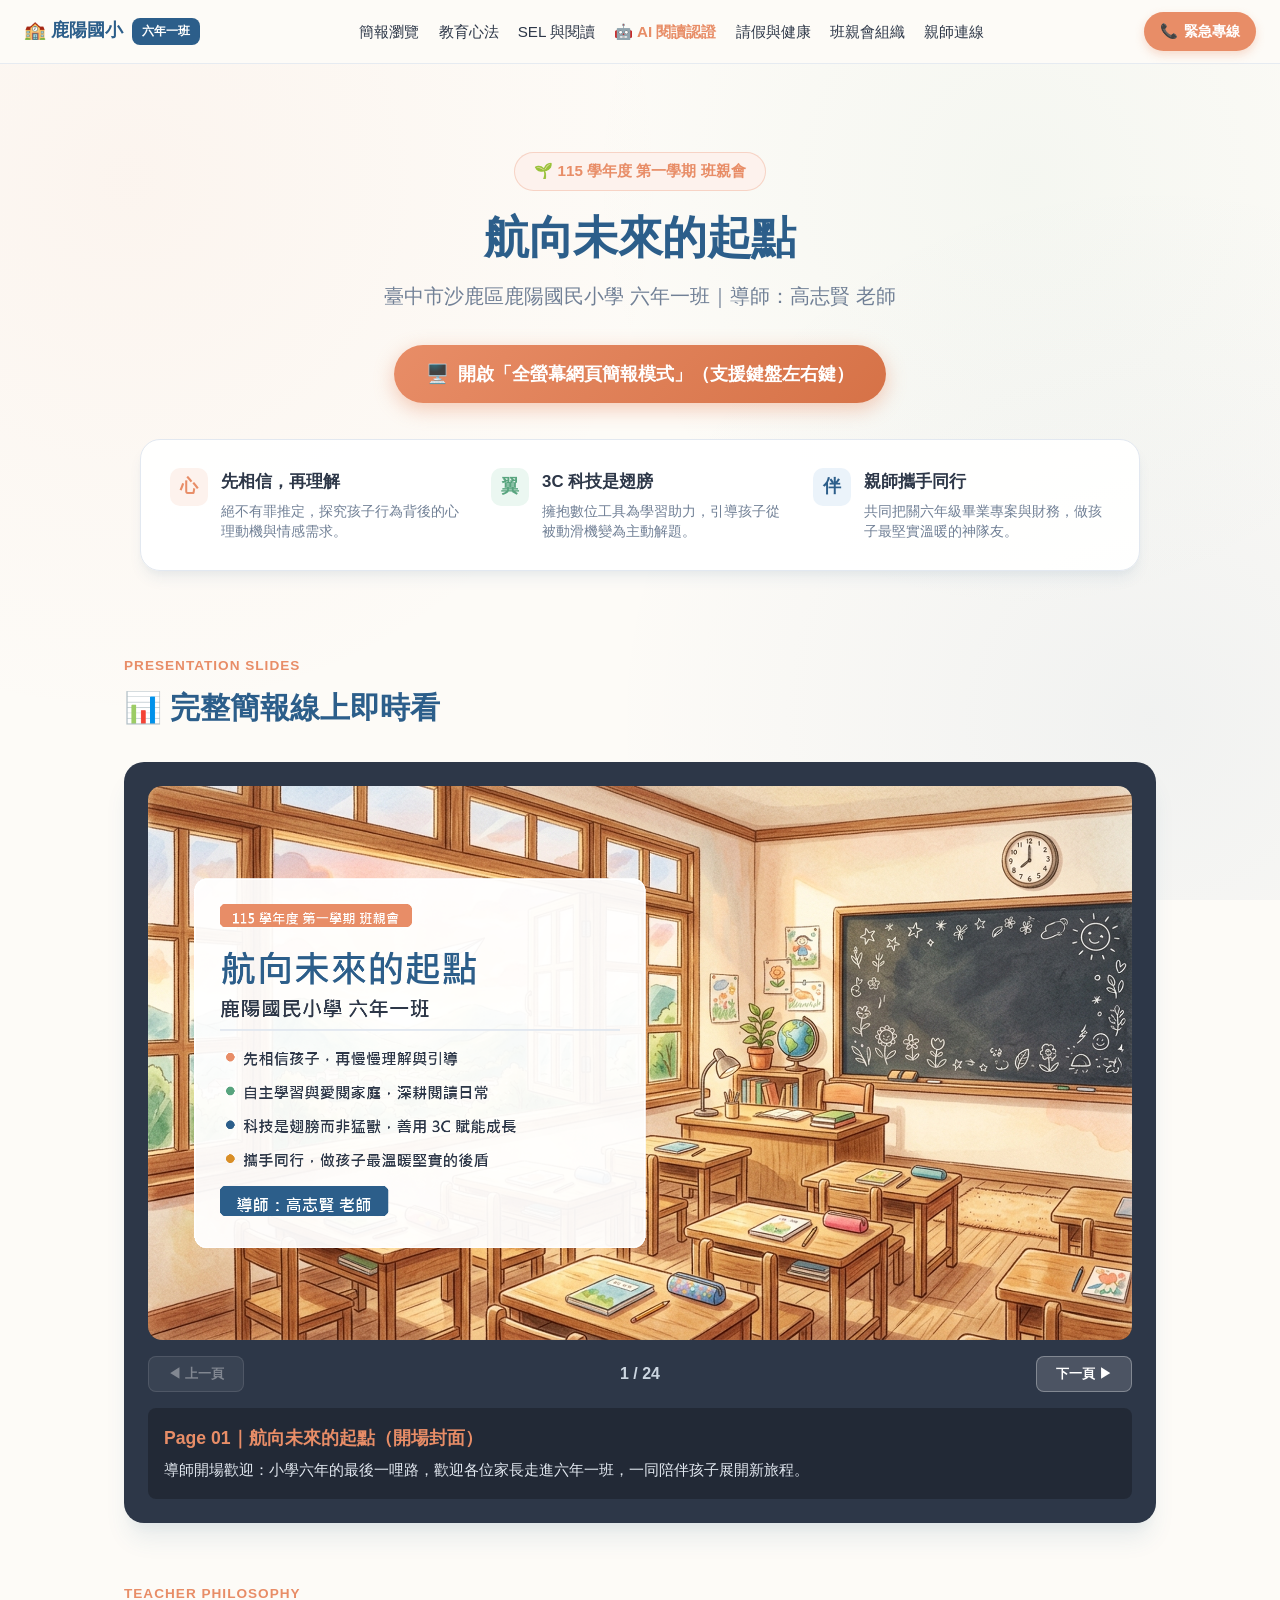
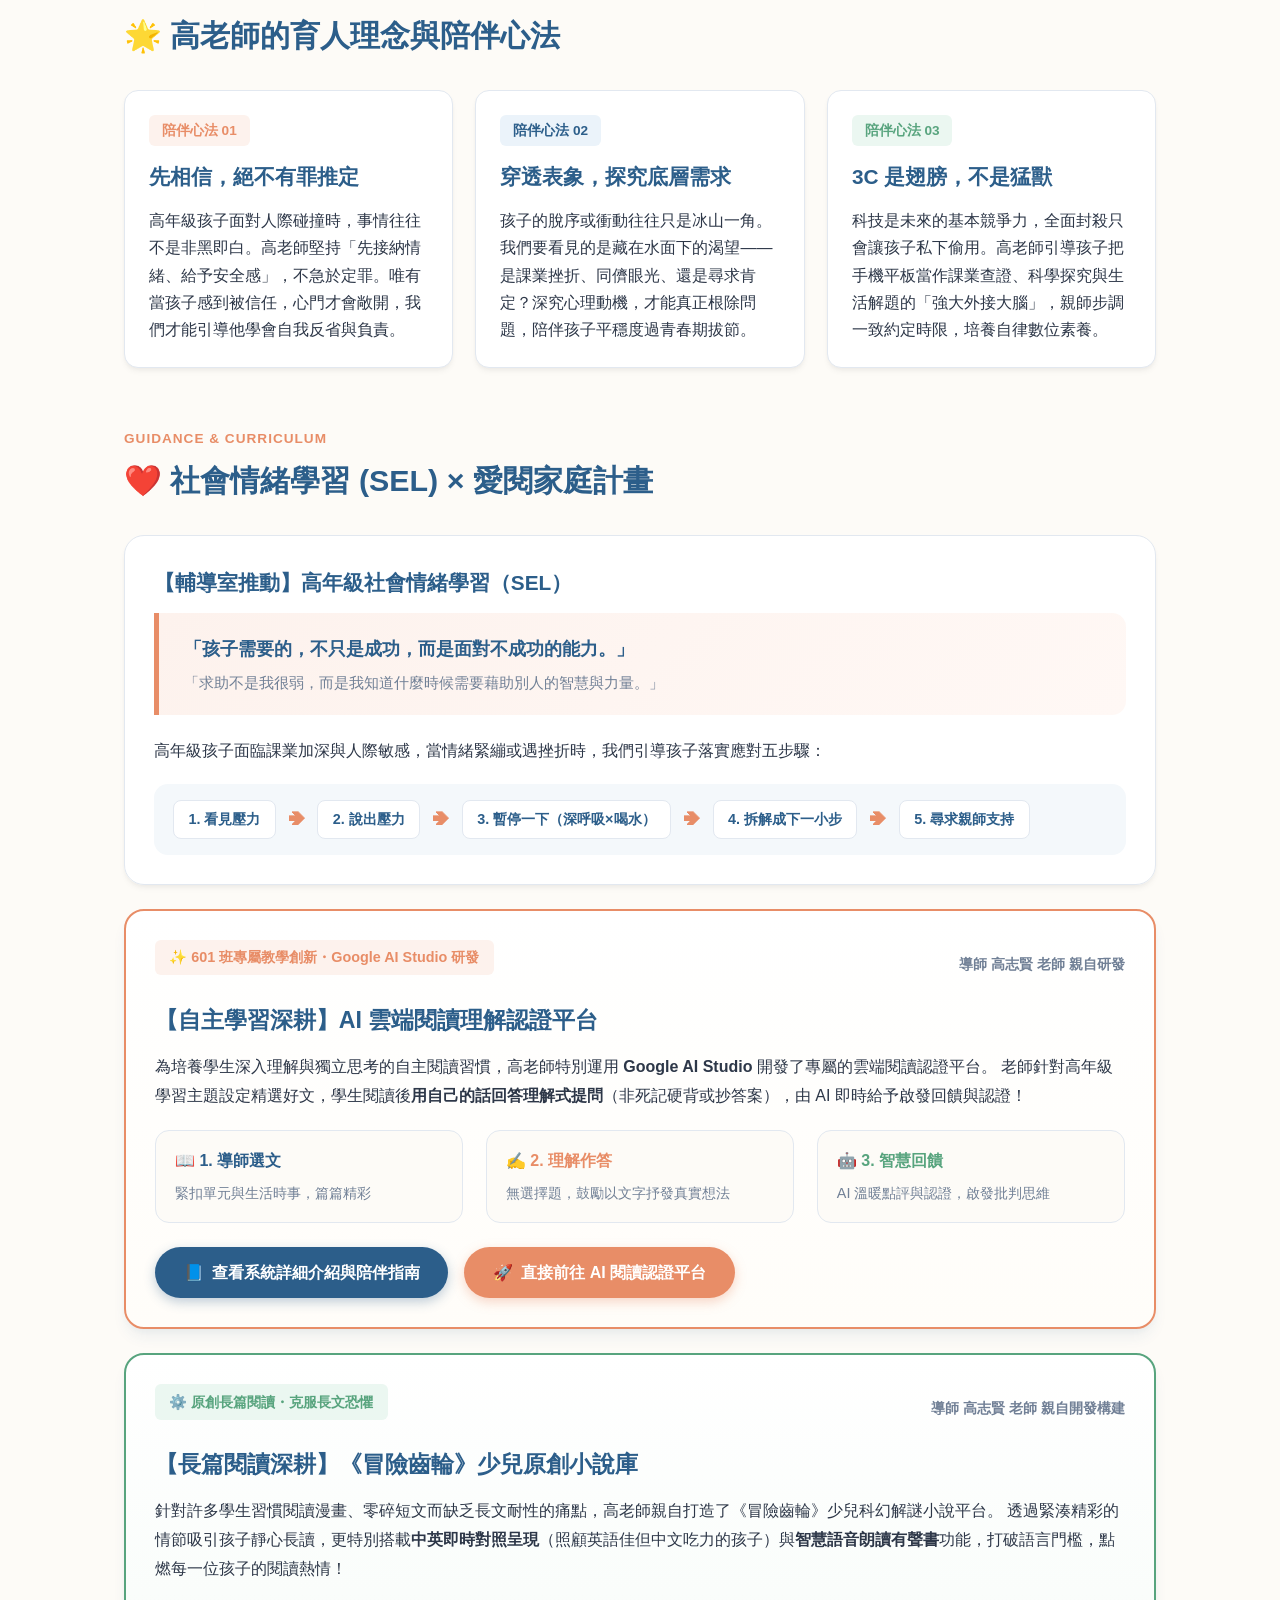
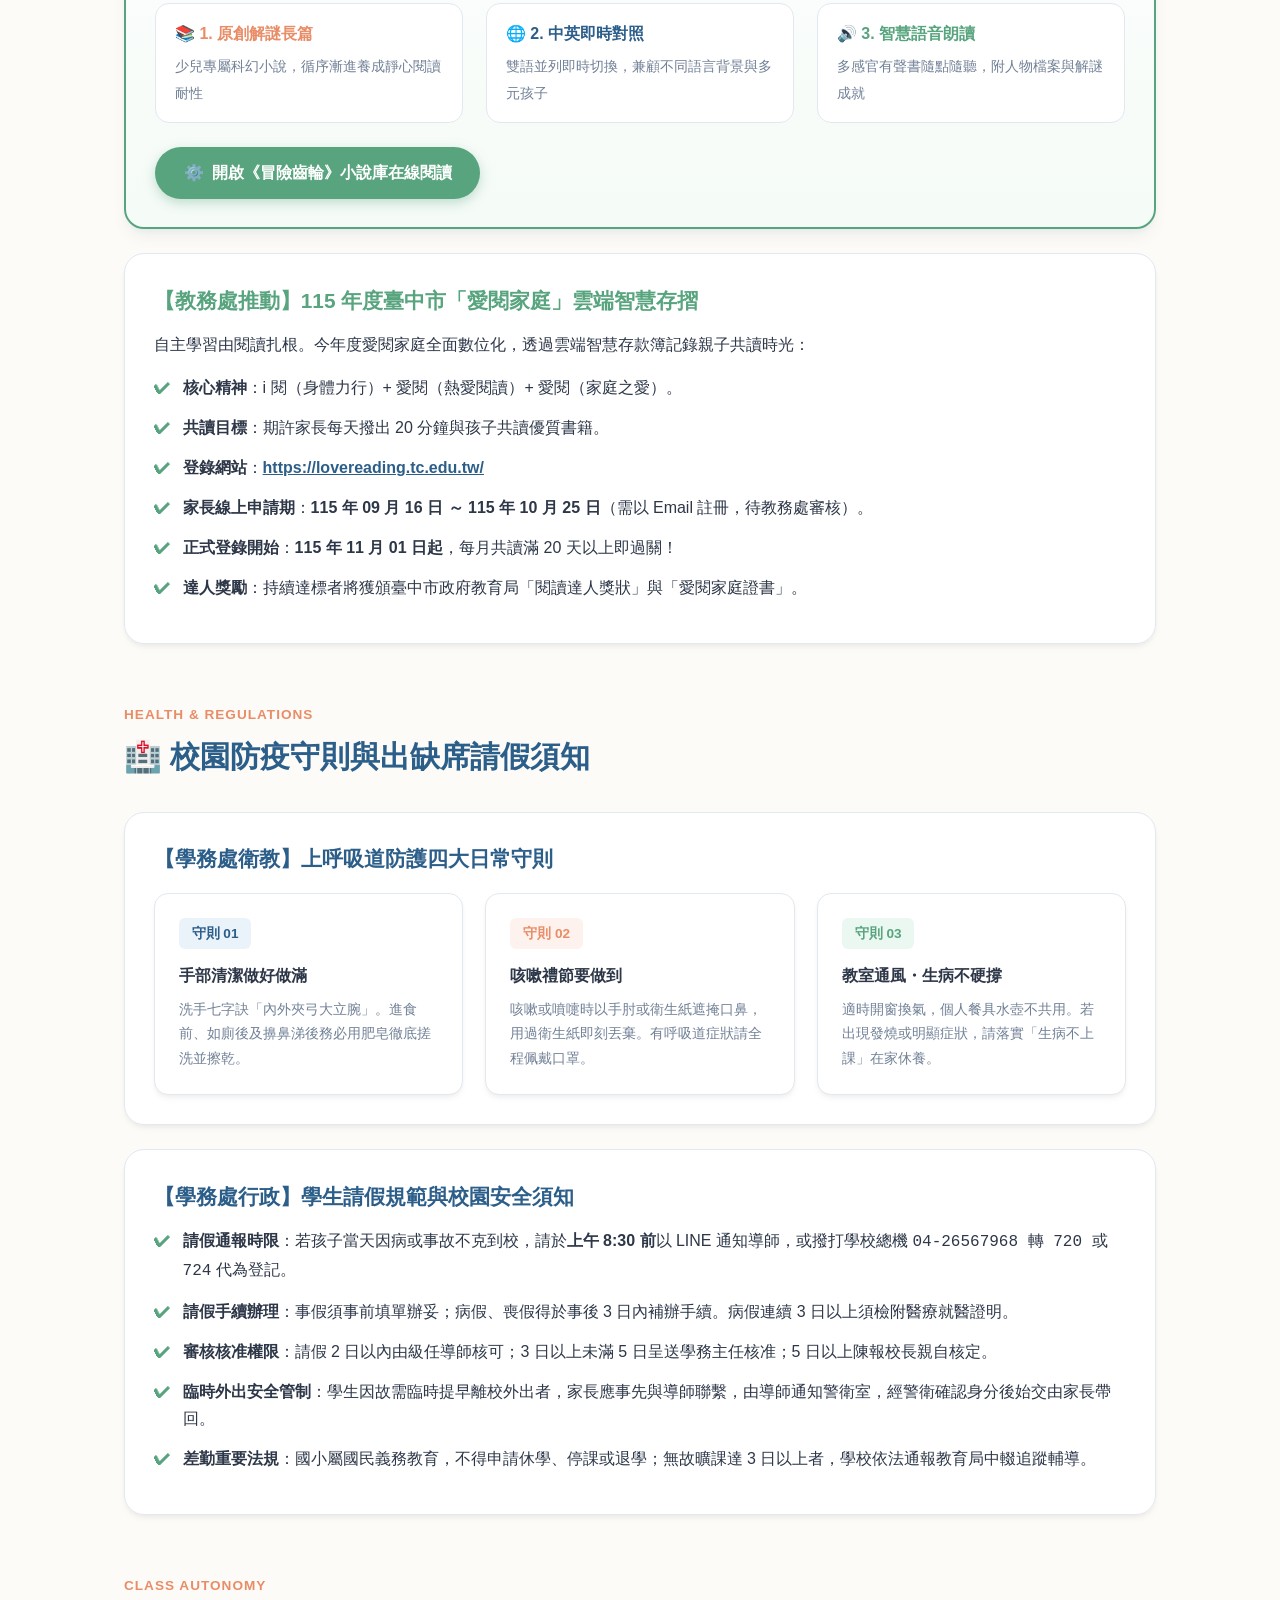
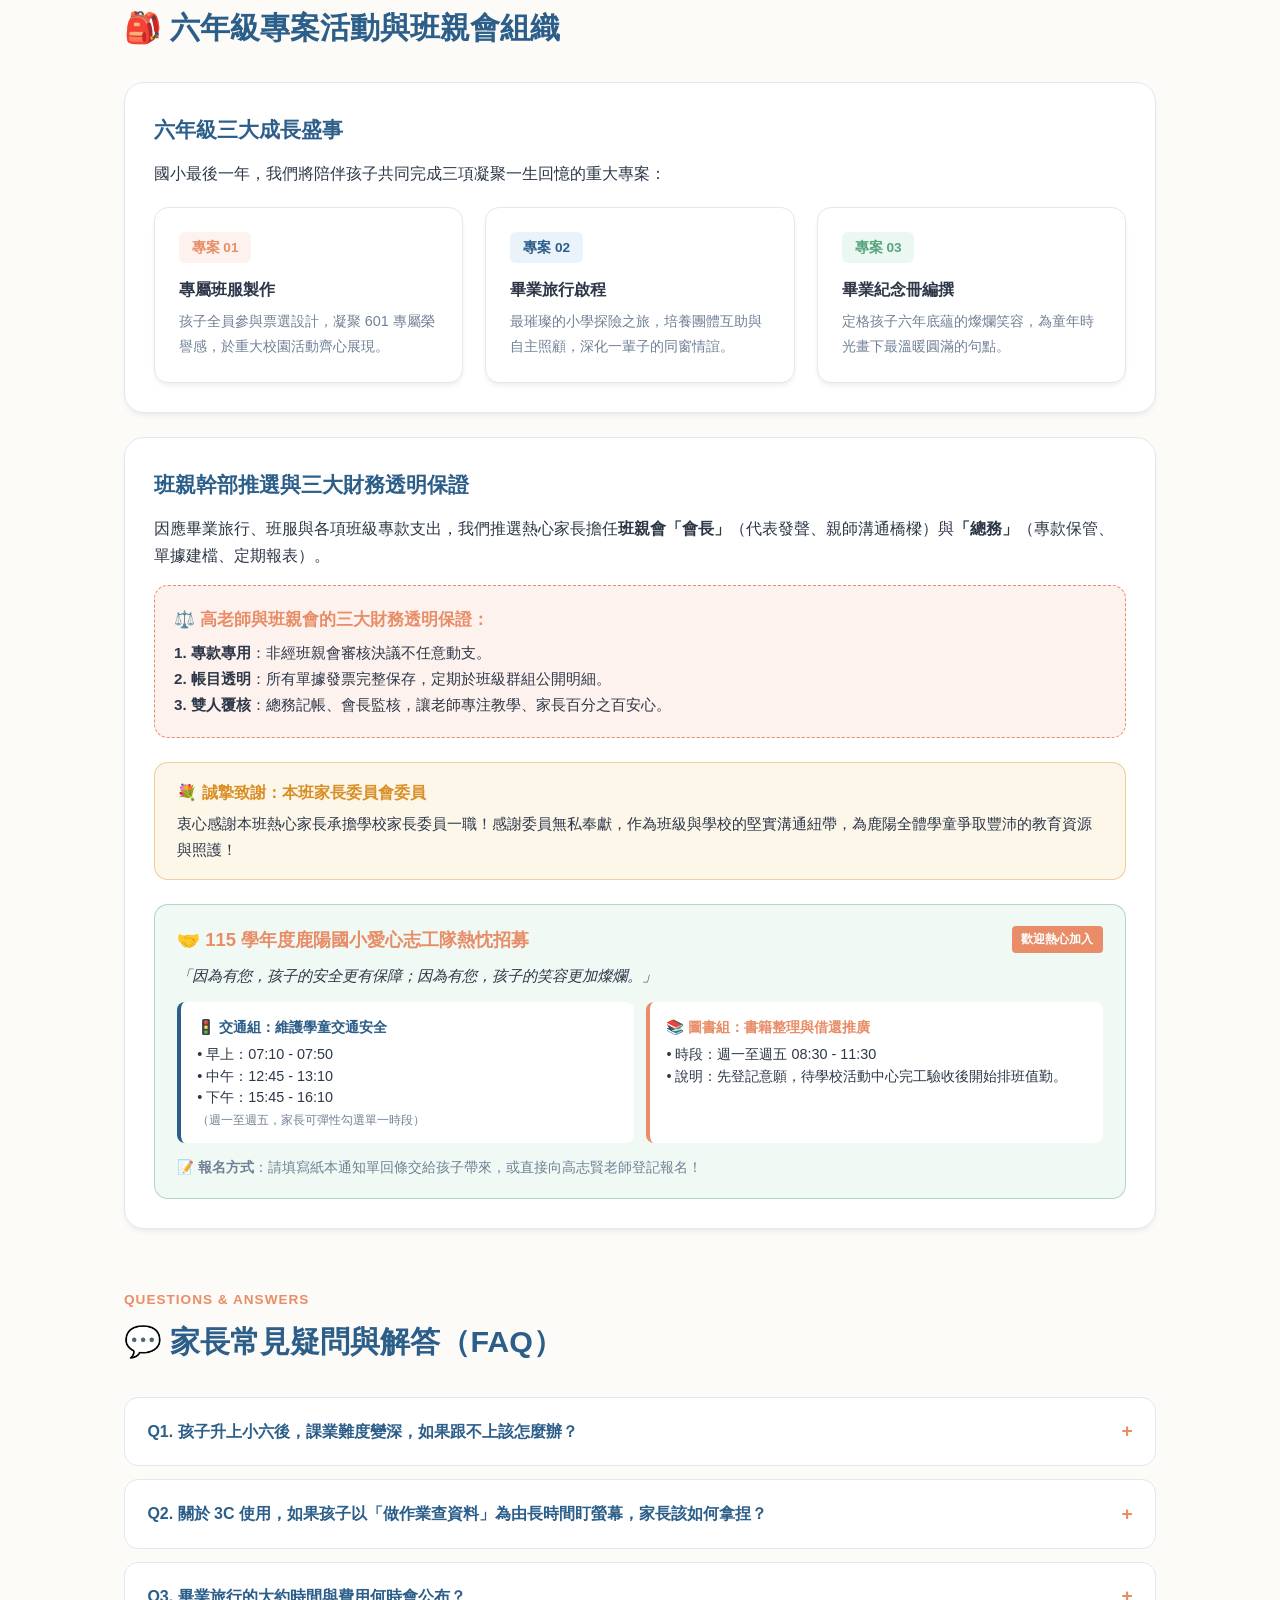
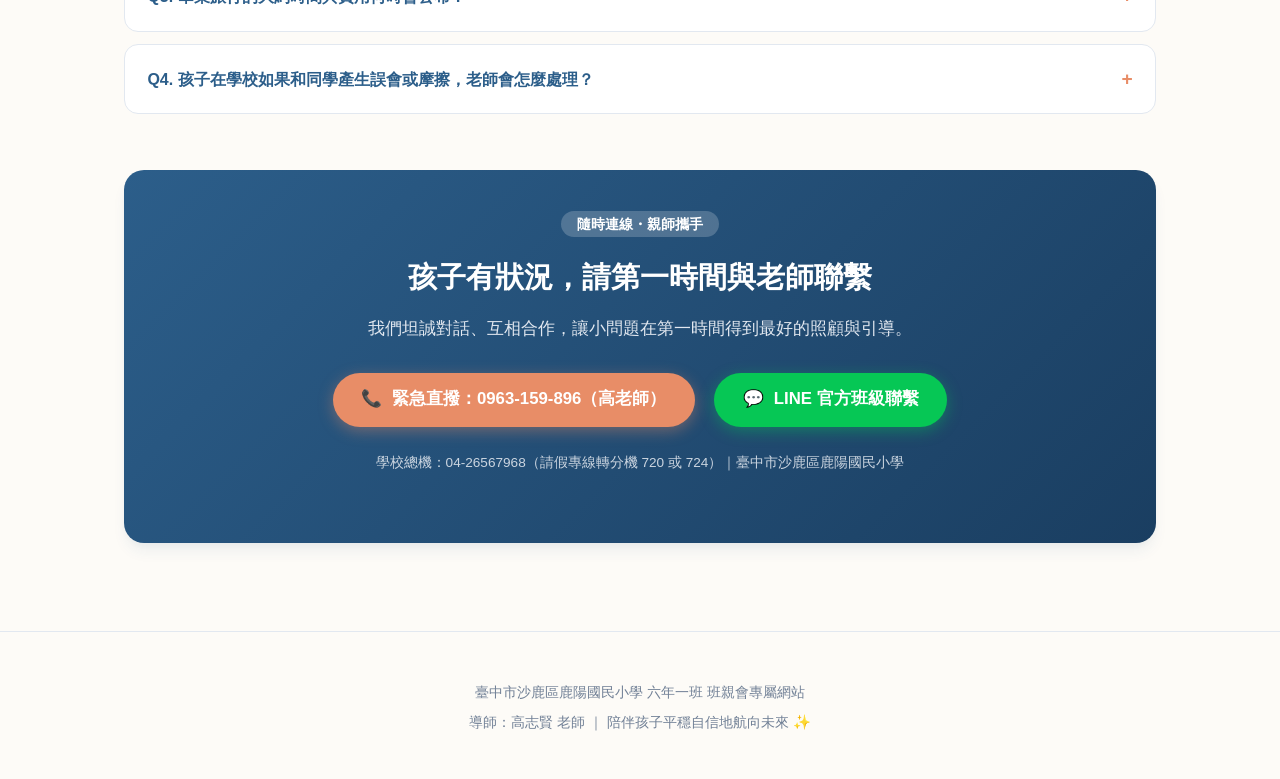
==== website/index.html @ 94d98ed5 "Initial commit: 115學年度六年一班班親會專屬全螢幕簡報與家長網站 (24頁完整版)" ====
<!DOCTYPE html>
<html lang="zh-TW">
<head>
  <meta charset="UTF-8">
  <meta name="viewport" content="width=device-width, initial-scale=1.0">
  <title>航向未來的起點｜鹿陽國小 六年一班 班親會專屬網站</title>
  <link rel="stylesheet" href="style.css">
  <meta name="description" content="臺中市沙鹿區鹿陽國民小學 115 學年度六年一班班親會專屬家長指南。導師：高志賢老師。">
</head>
<body>

  <!-- Sticky Navbar -->
  <nav class="navbar">
    <div class="nav-brand">
      <span>🏫 鹿陽國小</span>
      <span class="nav-badge">六年一班</span>
    </div>
    <ul class="nav-links">
      <li><a href="#slides">簡報瀏覽</a></li>
      <li><a href="#philosophy">教育心法</a></li>
      <li><a href="#sel">SEL 與閱讀</a></li>
      <li><a href="reading-ai.html" style="color: var(--secondary); font-weight: 700;">🤖 AI 閱讀認證</a></li>
      <li><a href="#regulations">請假與健康</a></li>
      <li><a href="#finance">班親會組織</a></li>
      <li><a href="#contact">親師連線</a></li>
    </ul>
    <a href="tel:0963159896" class="btn-emergency">
      <span>📞</span>
      <span>緊急專線</span>
    </a>
  </nav>

  <div class="container">

    <!-- Hero Header -->
    <header class="hero">
      <span class="hero-tag">🌱 115 學年度 第一學期 班親會</span>
      <h1 class="hero-title">航向未來的起點</h1>
      <p class="hero-subtitle">臺中市沙鹿區鹿陽國民小學 六年一班｜導師：高志賢 老師</p>

      <div style="margin-bottom: 2.2rem;">
        <a href="presentation.html" target="_blank" style="display: inline-flex; align-items: center; gap: 0.6rem; background: linear-gradient(135deg, #E88D67 0%, #D67247 100%); color: #fff; text-decoration: none; padding: 0.85rem 2rem; border-radius: 50px; font-weight: 800; font-size: 1.15rem; box-shadow: 0 6px 20px rgba(232, 141, 103, 0.45); transition: transform 0.2s;">
          <span>🖥️</span>
          <span>開啟「全螢幕網頁簡報模式」（支援鍵盤左右鍵）</span>
        </a>
      </div>

      <div class="hero-card">
        <div class="hero-pillar">
          <div class="pillar-icon">心</div>
          <div class="pillar-content">
            <h4>先相信，再理解</h4>
            <p>絕不有罪推定，探究孩子行為背後的心理動機與情感需求。</p>
          </div>
        </div>
        <div class="hero-pillar">
          <div class="pillar-icon">翼</div>
          <div class="pillar-content">
            <h4>3C 科技是翅膀</h4>
            <p>擁抱數位工具為學習助力，引導孩子從被動滑機變為主動解題。</p>
          </div>
        </div>
        <div class="hero-pillar">
          <div class="pillar-icon">伴</div>
          <div class="pillar-content">
            <h4>親師攜手同行</h4>
            <p>共同把關六年級畢業專案與財務，做孩子最堅實溫暖的神隊友。</p>
          </div>
        </div>
      </div>
    </header>

    <!-- Interactive Slide Viewer Section -->
    <section id="slides" class="section">
      <div class="section-header">
        <span class="section-tag">Presentation Slides</span>
        <h2 class="section-title">📊 完整簡報線上即時看</h2>
      </div>

      <div class="slide-viewer-container">
        <div class="slide-frame">
          <img id="slide-viewer-img" src="assets/slides/01-cover.png" alt="班親會投影片">
        </div>
        <div class="viewer-controls">
          <button id="slide-prev" class="btn-nav">◀ 上一頁</button>
          <span id="slide-counter" class="slide-counter">1 / 24</span>
          <button id="slide-next" class="btn-nav">下一頁 ▶</button>
        </div>
        <div class="slide-caption-box">
          <strong id="slide-viewer-title" style="color: var(--secondary); font-size: 1.1rem;">Page 01｜航向未來的起點</strong>
          <p id="slide-viewer-note" style="margin-top: 0.4rem; color: #E2E8F0;">導師開場歡迎：小學六年的最後一哩路，歡迎各位家長走進六年一班，一同陪伴孩子展開新旅程。</p>
        </div>
      </div>
    </section>

    <!-- Philosophy Section -->
    <section id="philosophy" class="section">
      <div class="section-header">
        <span class="section-tag">Teacher Philosophy</span>
        <h2 class="section-title">🌟 高老師的育人理念與陪伴心法</h2>
      </div>

      <div class="grid-3">
        <div class="philosophy-card">
          <span class="card-badge badge-orange">陪伴心法 01</span>
          <h3 class="card-title">先相信，絕不有罪推定</h3>
          <p>高年級孩子面對人際碰撞時，事情往往不是非黑即白。高老師堅持「先接納情緒、給予安全感」，不急於定罪。唯有當孩子感到被信任，心門才會敞開，我們才能引導他學會自我反省與負責。</p>
        </div>
        <div class="philosophy-card">
          <span class="card-badge badge-blue">陪伴心法 02</span>
          <h3 class="card-title">穿透表象，探究底層需求</h3>
          <p>孩子的脫序或衝動往往只是冰山一角。我們要看見的是藏在水面下的渴望——是課業挫折、同儕眼光、還是尋求肯定？深究心理動機，才能真正根除問題，陪伴孩子平穩度過青春期拔節。</p>
        </div>
        <div class="philosophy-card">
          <span class="card-badge badge-green">陪伴心法 03</span>
          <h3 class="card-title">3C 是翅膀，不是猛獸</h3>
          <p>科技是未來的基本競爭力，全面封殺只會讓孩子私下偷用。高老師引導孩子把手機平板當作課業查證、科學探究與生活解題的「強大外接大腦」，親師步調一致約定時限，培養自律數位素養。</p>
        </div>
      </div>
    </section>

    <!-- SEL & Reading Section -->
    <section id="sel" class="section">
      <div class="section-header">
        <span class="section-tag">Guidance & Curriculum</span>
        <h2 class="section-title">❤️ 社會情緒學習 (SEL) × 愛閱家庭計畫</h2>
      </div>

      <div class="card">
        <h3 class="card-title">【輔導室推動】高年級社會情緒學習（SEL）</h3>
        
        <div class="quote-box">
          <p>「孩子需要的，不只是成功，而是面對不成功的能力。」</p>
          <span>「求助不是我很弱，而是我知道什麼時候需要藉助別人的智慧與力量。」</span>
        </div>

        <p style="margin-bottom: 1rem;">高年級孩子面臨課業加深與人際敏感，當情緒緊繃或遇挫折時，我們引導孩子落實應對五步驟：</p>
        <div class="sel-steps">
          <div class="step-item">1. 看見壓力</div>
          <span class="step-arrow">➔</span>
          <div class="step-item">2. 說出壓力</div>
          <span class="step-arrow">➔</span>
          <div class="step-item">3. 暫停一下（深呼吸×喝水）</div>
          <span class="step-arrow">➔</span>
          <div class="step-item">4. 拆解成下一小步</div>
          <span class="step-arrow">➔</span>
          <div class="step-item">5. 尋求親師支持</div>
        </div>
      </div>

      <!-- 601 班專屬 AI 閱讀認證創新系統 -->
      <div class="card" style="border: 2px solid var(--secondary); background: linear-gradient(180deg, #FFFFFF 0%, #FFFDF9 100%); box-shadow: var(--shadow-md);">
        <div style="display: flex; justify-content: space-between; align-items: center; flex-wrap: wrap; gap: 0.8rem; margin-bottom: 0.8rem;">
          <span class="card-badge badge-orange" style="font-size: 0.9rem; padding: 0.35rem 0.9rem;">✨ 601 班專屬教學創新・Google AI Studio 研發</span>
          <span style="font-size: 0.9rem; color: var(--text-muted); font-weight: bold;">導師 高志賢 老師 親自研發</span>
        </div>
        <h3 class="card-title" style="color: var(--primary); font-size: 1.45rem;">【自主學習深耕】AI 雲端閱讀理解認證平台</h3>
        <p style="margin-bottom: 1.2rem; line-height: 1.8; color: var(--text-dark);">
          為培養學生深入理解與獨立思考的自主閱讀習慣，高老師特別運用 <strong>Google AI Studio</strong> 開發了專屬的雲端閱讀認證平台。
          老師針對高年級學習主題設定精選好文，學生閱讀後<strong>用自己的話回答理解式提問</strong>（非死記硬背或抄答案），由 AI 即時給予啟發回饋與認證！
        </p>

        <div class="grid-3" style="margin-bottom: 1.5rem;">
          <div style="background: #FDFBF7; padding: 1rem 1.2rem; border-radius: var(--radius-md); border: 1px solid var(--card-border);">
            <strong style="color: var(--primary); display: block; margin-bottom: 0.3rem;">📖 1. 導師選文</strong>
            <span style="font-size: 0.9rem; color: var(--text-muted);">緊扣單元與生活時事，篇篇精彩</span>
          </div>
          <div style="background: #FDFBF7; padding: 1rem 1.2rem; border-radius: var(--radius-md); border: 1px solid var(--card-border);">
            <strong style="color: var(--secondary); display: block; margin-bottom: 0.3rem;">✍️ 2. 理解作答</strong>
            <span style="font-size: 0.9rem; color: var(--text-muted);">無選擇題，鼓勵以文字抒發真實想法</span>
          </div>
          <div style="background: #FDFBF7; padding: 1rem 1.2rem; border-radius: var(--radius-md); border: 1px solid var(--card-border);">
            <strong style="color: var(--accent); display: block; margin-bottom: 0.3rem;">🤖 3. 智慧回饋</strong>
            <span style="font-size: 0.9rem; color: var(--text-muted);">AI 溫暖點評與認證，啟發批判思維</span>
          </div>
        </div>

        <div style="display: flex; gap: 1rem; flex-wrap: wrap; align-items: center;">
          <a href="reading-ai.html" style="display: inline-flex; align-items: center; gap: 0.5rem; background: var(--primary); color: #fff; text-decoration: none; padding: 0.75rem 1.8rem; border-radius: 50px; font-weight: bold; font-size: 1rem; transition: transform 0.2s; box-shadow: 0 4px 12px rgba(44, 94, 138, 0.3);">
            <span>📘</span>
            <span>查看系統詳細介紹與陪伴指南</span>
          </a>
          <a href="https://aistudio.google.com/apps/aad78bb7-a309-4442-9345-66ae97383dd6?fullscreenApplet=true&showPreview=true&showAssistant=true" target="_blank" style="display: inline-flex; align-items: center; gap: 0.5rem; background: var(--secondary); color: #fff; text-decoration: none; padding: 0.75rem 1.8rem; border-radius: 50px; font-weight: bold; font-size: 1rem; transition: transform 0.2s; box-shadow: 0 4px 12px rgba(232, 141, 103, 0.35);">
            <span>🚀</span>
            <span>直接前往 AI 閱讀認證平台</span>
          </a>
        </div>
      </div>

      <!-- 601 班專屬《冒險齒輪》少兒長篇原創小說庫 -->
      <div class="card" style="border: 2px solid var(--accent); background: linear-gradient(180deg, #FFFFFF 0%, #F5FBF7 100%); box-shadow: var(--shadow-md);">
        <div style="display: flex; justify-content: space-between; align-items: center; flex-wrap: wrap; gap: 0.8rem; margin-bottom: 0.8rem;">
          <span class="card-badge badge-green" style="font-size: 0.9rem; padding: 0.35rem 0.9rem;">⚙️ 原創長篇閱讀・克服長文恐懼</span>
          <span style="font-size: 0.9rem; color: var(--text-muted); font-weight: bold;">導師 高志賢 老師 親自開發構建</span>
        </div>
        <h3 class="card-title" style="color: var(--primary); font-size: 1.45rem;">【長篇閱讀深耕】《冒險齒輪》少兒原創小說庫</h3>
        <p style="margin-bottom: 1.2rem; line-height: 1.8; color: var(--text-dark);">
          針對許多學生習慣閱讀漫畫、零碎短文而缺乏長文耐性的痛點，高老師親自打造了《冒險齒輪》少兒科幻解謎小說平台。
          透過緊湊精彩的情節吸引孩子靜心長讀，更特別搭載<strong>中英即時對照呈現</strong>（照顧英語佳但中文吃力的孩子）與<strong>智慧語音朗讀有聲書</strong>功能，打破語言門檻，點燃每一位孩子的閱讀熱情！
        </p>

        <div class="grid-3" style="margin-bottom: 1.5rem;">
          <div style="background: #FFF; padding: 1rem 1.2rem; border-radius: var(--radius-md); border: 1px solid var(--card-border);">
            <strong style="color: var(--secondary); display: block; margin-bottom: 0.3rem;">📚 1. 原創解謎長篇</strong>
            <span style="font-size: 0.9rem; color: var(--text-muted);">少兒專屬科幻小說，循序漸進養成靜心閱讀耐性</span>
          </div>
          <div style="background: #FFF; padding: 1rem 1.2rem; border-radius: var(--radius-md); border: 1px solid var(--card-border);">
            <strong style="color: var(--primary); display: block; margin-bottom: 0.3rem;">🌐 2. 中英即時對照</strong>
            <span style="font-size: 0.9rem; color: var(--text-muted);">雙語並列即時切換，兼顧不同語言背景與多元孩子</span>
          </div>
          <div style="background: #FFF; padding: 1rem 1.2rem; border-radius: var(--radius-md); border: 1px solid var(--card-border);">
            <strong style="color: var(--accent); display: block; margin-bottom: 0.3rem;">🔊 3. 智慧語音朗讀</strong>
            <span style="font-size: 0.9rem; color: var(--text-muted);">多感官有聲書隨點隨聽，附人物檔案與解謎成就</span>
          </div>
        </div>

        <div style="display: flex; gap: 1rem; flex-wrap: wrap; align-items: center;">
          <a href="https://clive520.github.io/gearnovel/" target="_blank" style="display: inline-flex; align-items: center; gap: 0.5rem; background: var(--accent); color: #fff; text-decoration: none; padding: 0.75rem 1.8rem; border-radius: 50px; font-weight: bold; font-size: 1rem; transition: transform 0.2s; box-shadow: 0 4px 12px rgba(88, 164, 126, 0.35);">
            <span>⚙️</span>
            <span>開啟《冒險齒輪》小說庫在線閱讀</span>
          </a>
        </div>
      </div>

      <div class="card">
        <h3 class="card-title" style="color: var(--accent);">【教務處推動】115 年度臺中市「愛閱家庭」雲端智慧存摺</h3>
        <p style="margin-bottom: 1rem;">自主學習由閱讀扎根。今年度愛閱家庭全面數位化，透過雲端智慧存款簿記錄親子共讀時光：</p>
        
        <ul class="check-list">
          <li><strong>核心精神</strong>：i 閱（身體力行）+ 愛閱（熱愛閱讀）+ 愛閱（家庭之愛）。</li>
          <li><strong>共讀目標</strong>：期許家長每天撥出 20 分鐘與孩子共讀優質書籍。</li>
          <li><strong>登錄網站</strong>：<a href="https://lovereading.tc.edu.tw/" target="_blank" style="color: var(--primary); font-weight: bold;">https://lovereading.tc.edu.tw/</a></li>
          <li><strong>家長線上申請期</strong>：<strong>115 年 09 月 16 日 ～ 115 年 10 月 25 日</strong>（需以 Email 註冊，待教務處審核）。</li>
          <li><strong>正式登錄開始</strong>：<strong>115 年 11 月 01 日起</strong>，每月共讀滿 20 天以上即過關！</li>
          <li><strong>達人獎勵</strong>：持續達標者將獲頒臺中市政府教育局「閱讀達人獎狀」與「愛閱家庭證書」。</li>
        </ul>
      </div>
    </section>

    <!-- Health & Attendance Regulations -->
    <section id="regulations" class="section">
      <div class="section-header">
        <span class="section-tag">Health & Regulations</span>
        <h2 class="section-title">🏥 校園防疫守則與出缺席請假須知</h2>
      </div>

      <div class="card">
        <h3 class="card-title">【學務處衛教】上呼吸道防護四大日常守則</h3>
        <div class="grid-3" style="margin-top: 1rem;">
          <div class="philosophy-card">
            <span class="card-badge badge-blue">守則 01</span>
            <h4 style="margin-bottom: 0.5rem;">手部清潔做好做滿</h4>
            <p style="font-size: 0.9rem; color: var(--text-muted);">洗手七字訣「內外夾弓大立腕」。進食前、如廁後及擤鼻涕後務必用肥皂徹底搓洗並擦乾。</p>
          </div>
          <div class="philosophy-card">
            <span class="card-badge badge-orange">守則 02</span>
            <h4 style="margin-bottom: 0.5rem;">咳嗽禮節要做到</h4>
            <p style="font-size: 0.9rem; color: var(--text-muted);">咳嗽或噴嚏時以手肘或衛生紙遮掩口鼻，用過衛生紙即刻丟棄。有呼吸道症狀請全程佩戴口罩。</p>
          </div>
          <div class="philosophy-card">
            <span class="card-badge badge-green">守則 03</span>
            <h4 style="margin-bottom: 0.5rem;">教室通風・生病不硬撐</h4>
            <p style="font-size: 0.9rem; color: var(--text-muted);">適時開窗換氣，個人餐具水壺不共用。若出現發燒或明顯症狀，請落實「生病不上課」在家休養。</p>
          </div>
        </div>
      </div>

      <div class="card">
        <h3 class="card-title">【學務處行政】學生請假規範與校園安全須知</h3>
        <ul class="check-list">
          <li><strong>請假通報時限</strong>：若孩子當天因病或事故不克到校，請於<strong>上午 8:30 前</strong>以 LINE 通知導師，或撥打學校總機 <code>04-26567968 轉 720 或 724</code> 代為登記。</li>
          <li><strong>請假手續辦理</strong>：事假須事前填單辦妥；病假、喪假得於事後 3 日內補辦手續。病假連續 3 日以上須檢附醫療就醫證明。</li>
          <li><strong>審核核准權限</strong>：請假 2 日以內由級任導師核可；3 日以上未滿 5 日呈送學務主任核准；5 日以上陳報校長親自核定。</li>
          <li><strong>臨時外出安全管制</strong>：學生因故需臨時提早離校外出者，家長應事先與導師聯繫，由導師通知警衛室，經警衛確認身分後始交由家長帶回。</li>
          <li><strong>差勤重要法規</strong>：國小屬國民義務教育，不得申請休學、停課或退學；無故曠課達 3 日以上者，學校依法通報教育局中輟追蹤輔導。</li>
        </ul>
      </div>
    </section>

    <!-- Class Autonomy & Finance -->
    <section id="finance" class="section">
      <div class="section-header">
        <span class="section-tag">Class Autonomy</span>
        <h2 class="section-title">🎒 六年級專案活動與班親會組織</h2>
      </div>

      <div class="card">
        <h3 class="card-title">六年級三大成長盛事</h3>
        <p style="margin-bottom: 1.2rem;">國小最後一年，我們將陪伴孩子共同完成三項凝聚一生回憶的重大專案：</p>
        <div class="grid-3">
          <div class="philosophy-card">
            <span class="card-badge badge-orange">專案 01</span>
            <h4 style="margin-bottom: 0.4rem;">專屬班服製作</h4>
            <p style="font-size: 0.9rem; color: var(--text-muted);">孩子全員參與票選設計，凝聚 601 專屬榮譽感，於重大校園活動齊心展現。</p>
          </div>
          <div class="philosophy-card">
            <span class="card-badge badge-blue">專案 02</span>
            <h4 style="margin-bottom: 0.4rem;">畢業旅行啟程</h4>
            <p style="font-size: 0.9rem; color: var(--text-muted);">最璀璨的小學探險之旅，培養團體互助與自主照顧，深化一輩子的同窗情誼。</p>
          </div>
          <div class="philosophy-card">
            <span class="card-badge badge-green">專案 03</span>
            <h4 style="margin-bottom: 0.4rem;">畢業紀念冊編撰</h4>
            <p style="font-size: 0.9rem; color: var(--text-muted);">定格孩子六年底蘊的燦爛笑容，為童年時光畫下最溫暖圓滿的句點。</p>
          </div>
        </div>
      </div>

      <div class="card">
        <h3 class="card-title">班親幹部推選與三大財務透明保證</h3>
        <p>因應畢業旅行、班服與各項班級專款支出，我們推選熱心家長擔任<strong>班親會「會長」</strong>（代表發聲、親師溝通橋樑）與<strong>「總務」</strong>（專款保管、單據建檔、定期報表）。</p>
        
        <div class="highlight-box">
          <h5>⚖️ 高老師與班親會的三大財務透明保證：</h5>
          <p style="font-size: 0.95rem; color: var(--text-dark);">
            <strong>1. 專款專用</strong>：非經班親會審核決議不任意動支。<br>
            <strong>2. 帳目透明</strong>：所有單據發票完整保存，定期於班級群組公開明細。<br>
            <strong>3. 雙人覆核</strong>：總務記帳、會長監核，讓老師專注教學、家長百分之百安心。
          </p>
        </div>

        <div style="margin-top: 1.5rem; padding: 1rem 1.4rem; background: #FDF7EA; border-radius: var(--radius-md); border: 1px solid rgba(217, 142, 38, 0.4);">
          <h4 style="color: var(--gold); margin-bottom: 0.3rem;">💐 誠摯致謝：本班家長委員會委員</h4>
          <p style="font-size: 0.95rem; color: var(--text-dark);">衷心感謝本班熱心家長承擔學校家長委員一職！感謝委員無私奉獻，作為班級與學校的堅實溝通紐帶，為鹿陽全體學童爭取豐沛的教育資源與照護！</p>
        </div>

        <div style="margin-top: 1.5rem; padding: 1.2rem 1.4rem; background: #F0F9F4; border-radius: var(--radius-md); border: 1px solid rgba(88, 164, 126, 0.4);">
          <div style="display: flex; align-items: center; justify-content: space-between; flex-wrap: wrap; gap: 0.5rem; margin-bottom: 0.5rem;">
            <h4 style="color: var(--secondary); margin: 0; font-size: 1.15rem;">🤝 115 學年度鹿陽國小愛心志工隊熱忱招募</h4>
            <span style="background: var(--secondary); color: #fff; font-size: 0.75rem; padding: 0.2rem 0.6rem; border-radius: 4px; font-weight: 700;">歡迎熱心加入</span>
          </div>
          <p style="font-size: 0.95rem; color: var(--text-dark); margin-bottom: 0.8rem; font-style: italic;">
            「因為有您，孩子的安全更有保障；因為有您，孩子的笑容更加燦爛。」
          </p>
          <div style="display: grid; grid-template-columns: repeat(auto-fit, minmax(240px, 1fr)); gap: 0.8rem; font-size: 0.9rem;">
            <div style="background: #fff; padding: 0.8rem 1rem; border-radius: 8px; border-left: 4px solid var(--primary);">
              <strong style="color: var(--primary);">🚦 交通組：維護學童交通安全</strong>
              <div style="margin-top: 0.3rem; color: var(--text-dark); line-height: 1.5;">
                • 早上：07:10 - 07:50<br>
                • 中午：12:45 - 13:10<br>
                • 下午：15:45 - 16:10<br>
                <small style="color: var(--text-muted);">（週一至週五，家長可彈性勾選單一時段）</small>
              </div>
            </div>
            <div style="background: #fff; padding: 0.8rem 1rem; border-radius: 8px; border-left: 4px solid var(--secondary);">
              <strong style="color: var(--secondary);">📚 圖書組：書籍整理與借還推廣</strong>
              <div style="margin-top: 0.3rem; color: var(--text-dark); line-height: 1.5;">
                • 時段：週一至週五 08:30 - 11:30<br>
                • 說明：先登記意願，待學校活動中心完工驗收後開始排班值勤。
              </div>
            </div>
          </div>
          <p style="margin-top: 0.8rem; font-size: 0.85rem; color: var(--text-muted);">
            📝 <strong>報名方式</strong>：請填寫紙本通知單回條交給孩子帶來，或直接向高志賢老師登記報名！
          </p>
        </div>
      </div>
    </section>

    <!-- FAQ Accordion -->
    <section class="section">
      <div class="section-header">
        <span class="section-tag">Questions & Answers</span>
        <h2 class="section-title">💬 家長常見疑問與解答（FAQ）</h2>
      </div>

      <div class="accordion">
        <div class="accordion-header">
          <span>Q1. 孩子升上小六後，課業難度變深，如果跟不上該怎麼辦？</span>
          <span class="accordion-icon">+</span>
        </div>
        <div class="accordion-content">
          <p>請家長先別著急責怪分數。高年級課業著重在「觀念理解」與「思意思考」。老師在校會依據孩子作答進行診斷，也鼓勵孩子運用 SEL 精神「主動求助不是軟弱」。遇到特定科目障礙，請透過 LINE 與老師溝通，我們會一同規劃小步漸進的補強策略。</p>
        </div>
      </div>

      <div class="accordion">
        <div class="accordion-header">
          <span>Q2. 關於 3C 使用，如果孩子以「做作業查資料」為由長時間盯螢幕，家長該如何拿捏？</span>
          <span class="accordion-icon">+</span>
        </div>
        <div class="accordion-content">
          <p>建議家長與孩子共同約定「目標導向」原則：在客廳等公共空間使用、明確設定本次查資料的時限（如 20 分鐘）、查完後請孩子用 1 分鐘「口頭分享他查到了什麼」。把科技使用從被動沉迷轉為主動表達，同時保護視力。</p>
        </div>
      </div>

      <div class="accordion">
        <div class="accordion-header">
          <span>Q3. 畢業旅行的大約時間與費用何時會公布？</span>
          <span class="accordion-icon">+</span>
        </div>
        <div class="accordion-content">
          <p>學校學務處目前正進行行程規劃與招標評選，確定具體日期與詳細收費後，會正式發放家長意願調查表與活動通知書。所有相關款項將由班級總務與班親會共同把關核銷，確保每項流程公開透明。</p>
        </div>
      </div>

      <div class="accordion">
        <div class="accordion-header">
          <span>Q4. 孩子在學校如果和同學產生誤會或摩擦，老師會怎麼處理？</span>
          <span class="accordion-icon">+</span>
        </div>
        <div class="accordion-content">
          <p>高老師的原則是「先接納情緒、絕不有罪推定」。老師會分別與雙方孩子平視懇談，先還原事實經過與背後心理感受，引導孩子看見彼此視角，練習理性道歉、和解與承擔責任。老師亦會在當天主動聯繫雙方家長說明，避免資訊落差引發誤解。</p>
        </div>
      </div>
    </section>

    <!-- Contact & Emergency Section -->
    <section id="contact" class="section">
      <div class="contact-banner">
        <span style="background: rgba(255,255,255,0.2); padding: 0.3rem 1rem; border-radius: 50px; font-size: 0.9rem; font-weight: 600;">隨時連線・親師攜手</span>
        <h3 style="margin-top: 1rem;">孩子有狀況，請第一時間與老師聯繫</h3>
        <p>我們坦誠對話、互相合作，讓小問題在第一時間得到最好的照顧與引導。</p>

        <div class="contact-methods">
          <a href="tel:0963159896" class="contact-btn phone">
            <span>📞</span>
            <span>緊急直撥：0963-159-896（高老師）</span>
          </a>
          <a href="#" class="contact-btn line" onclick="alert('歡迎利用平日聯絡簿或班級 LINE 群組留言，老師於課間空檔或放學後將詳細回覆！'); return false;">
            <span>💬</span>
            <span>LINE 官方班級聯繫</span>
          </a>
        </div>
        
        <p style="margin-top: 1.5rem; font-size: 0.85rem; color: #CBD5E0;">
          學校總機：04-26567968（請假專線轉分機 720 或 724）｜臺中市沙鹿區鹿陽國民小學
        </p>
      </div>
    </section>

  </div>

  <!-- Footer -->
  <footer>
    <p>臺中市沙鹿區鹿陽國民小學 六年一班 班親會專屬網站</p>
    <p style="margin-top: 0.4rem;">導師：高志賢 老師 ｜ 陪伴孩子平穩自信地航向未來 ✨</p>
  </footer>

  <script src="script.js"></script>
</body>
</html>
---- website/style.css ----
/* 臺中市沙鹿區鹿陽國小 六年一班 班親會專屬網站 CSS */
:root {
  --primary: #2C5E8A;
  --primary-light: #4A7CA8;
  --secondary: #E88D67;
  --secondary-light: #FDF2ED;
  --accent: #58A47E;
  --accent-light: #EBF7F1;
  --gold: #D98E26;
  --bg-warm: #FDFBF7;
  --text-dark: #2D3748;
  --text-muted: #718096;
  --card-bg: rgba(255, 255, 255, 0.96);
  --card-border: #E2E8F0;
  --shadow-sm: 0 4px 6px -1px rgba(0, 0, 0, 0.05), 0 2px 4px -1px rgba(0, 0, 0, 0.03);
  --shadow-md: 0 10px 15px -3px rgba(44, 94, 138, 0.08), 0 4px 6px -2px rgba(44, 94, 138, 0.04);
  --shadow-lg: 0 20px 25px -5px rgba(44, 94, 138, 0.1), 0 10px 10px -5px rgba(44, 94, 138, 0.04);
  --radius-sm: 8px;
  --radius-md: 14px;
  --radius-lg: 20px;
  --font-base: "Microsoft JhengHei", "PingFang TC", -apple-system, BlinkMacSystemFont, "Segoe UI", Roboto, sans-serif;
}

* {
  box-sizing: border-box;
  margin: 0;
  padding: 0;
}

html {
  scroll-behavior: smooth;
  font-size: 16px;
}

body {
  font-family: var(--font-base);
  background-color: var(--bg-warm);
  color: var(--text-dark);
  line-height: 1.7;
  overflow-x: hidden;
  background-image: 
    radial-gradient(circle at 10% 20%, rgba(232, 141, 103, 0.06) 0%, transparent 40%),
    radial-gradient(circle at 90% 80%, rgba(44, 94, 138, 0.06) 0%, transparent 40%),
    radial-gradient(circle at 80% 20%, rgba(88, 164, 126, 0.05) 0%, transparent 35%);
  background-attachment: fixed;
}

/* Header & Nav */
.navbar {
  position: sticky;
  top: 0;
  z-index: 100;
  background: rgba(253, 251, 247, 0.94);
  backdrop-filter: blur(10px);
  border-bottom: 1px solid rgba(226, 232, 240, 0.8);
  padding: 0.75rem 1.5rem;
  display: flex;
  justify-content: space-between;
  align-items: center;
}

.nav-brand {
  display: flex;
  align-items: center;
  gap: 0.6rem;
  font-weight: 700;
  color: var(--primary);
  font-size: 1.1rem;
}

.nav-badge {
  background: var(--primary);
  color: #fff;
  font-size: 0.75rem;
  padding: 0.2rem 0.6rem;
  border-radius: var(--radius-sm);
}

.nav-links {
  display: flex;
  gap: 1.2rem;
  list-style: none;
}

.nav-links a {
  text-decoration: none;
  color: var(--text-dark);
  font-size: 0.95rem;
  font-weight: 500;
  transition: color 0.2s ease;
}

.nav-links a:hover {
  color: var(--secondary);
}

.btn-emergency {
  background: var(--secondary);
  color: #fff;
  text-decoration: none;
  font-weight: 600;
  font-size: 0.9rem;
  padding: 0.45rem 1rem;
  border-radius: 50px;
  display: flex;
  align-items: center;
  gap: 0.4rem;
  transition: transform 0.2s, background-color 0.2s;
  box-shadow: 0 4px 10px rgba(232, 141, 103, 0.3);
}

.btn-emergency:hover {
  background: #d67a54;
  transform: translateY(-2px);
}

/* Container */
.container {
  max-width: 1080px;
  margin: 0 auto;
  padding: 2rem 1.5rem;
}

/* Hero Section */
.hero {
  text-align: center;
  padding: 3.5rem 1rem 2.5rem;
}

.hero-tag {
  display: inline-block;
  background: var(--secondary-light);
  color: var(--secondary);
  font-weight: 700;
  font-size: 0.95rem;
  padding: 0.35rem 1.2rem;
  border-radius: 50px;
  margin-bottom: 1.2rem;
  border: 1px solid rgba(232, 141, 103, 0.3);
}

.hero-title {
  font-size: 2.8rem;
  font-weight: 800;
  color: var(--primary);
  letter-spacing: -0.5px;
  margin-bottom: 0.8rem;
  line-height: 1.25;
}

.hero-subtitle {
  font-size: 1.25rem;
  color: var(--text-muted);
  margin-bottom: 2rem;
}

.hero-card {
  background: var(--card-bg);
  border: 1px solid var(--card-border);
  border-radius: var(--radius-lg);
  padding: 1.8rem;
  box-shadow: var(--shadow-md);
  margin-bottom: 2.5rem;
  display: grid;
  grid-template-columns: repeat(auto-fit, minmax(220px, 1fr));
  gap: 1.5rem;
  text-align: left;
}

.hero-pillar {
  display: flex;
  align-items: flex-start;
  gap: 0.8rem;
}

.pillar-icon {
  width: 38px;
  height: 38px;
  border-radius: 10px;
  background: var(--secondary-light);
  color: var(--secondary);
  display: flex;
  align-items: center;
  justify-content: center;
  font-weight: bold;
  font-size: 1.1rem;
  flex-shrink: 0;
}

.hero-pillar:nth-child(2) .pillar-icon {
  background: var(--accent-light);
  color: var(--accent);
}

.hero-pillar:nth-child(3) .pillar-icon {
  background: #EBF3FA;
  color: var(--primary);
}

.pillar-content h4 {
  font-size: 1.05rem;
  color: var(--text-dark);
  margin-bottom: 0.25rem;
}

.pillar-content p {
  font-size: 0.9rem;
  color: var(--text-muted);
  line-height: 1.4;
}

/* Sections General */
.section {
  margin-bottom: 3.5rem;
}

.section-header {
  margin-bottom: 1.8rem;
}

.section-tag {
  display: inline-block;
  font-size: 0.85rem;
  font-weight: 700;
  text-transform: uppercase;
  color: var(--secondary);
  letter-spacing: 1px;
  margin-bottom: 0.3rem;
}

.section-title {
  font-size: 1.9rem;
  font-weight: 800;
  color: var(--primary);
  display: flex;
  align-items: center;
  gap: 0.6rem;
}

.card {
  background: var(--card-bg);
  border-radius: var(--radius-lg);
  border: 1px solid var(--card-border);
  padding: 1.8rem;
  box-shadow: var(--shadow-sm);
  margin-bottom: 1.5rem;
}

.card-title {
  font-size: 1.3rem;
  font-weight: 700;
  color: var(--primary);
  margin-bottom: 0.8rem;
}

/* Philosophy Cards Grid */
.grid-3 {
  display: grid;
  grid-template-columns: repeat(auto-fit, minmax(290px, 1fr));
  gap: 1.4rem;
}

.philosophy-card {
  background: #fff;
  border-radius: var(--radius-md);
  border: 1px solid var(--card-border);
  padding: 1.5rem;
  box-shadow: var(--shadow-sm);
  transition: transform 0.2s, box-shadow 0.2s;
}

.philosophy-card:hover {
  transform: translateY(-4px);
  box-shadow: var(--shadow-md);
}

.card-badge {
  display: inline-block;
  padding: 0.25rem 0.8rem;
  border-radius: 6px;
  font-size: 0.85rem;
  font-weight: 700;
  margin-bottom: 0.8rem;
}

.badge-orange { background: var(--secondary-light); color: var(--secondary); }
.badge-blue { background: #EBF3FA; color: var(--primary); }
.badge-green { background: var(--accent-light); color: var(--accent); }
.badge-gold { background: #FDF7EA; color: var(--gold); }

/* SEL Box */
.quote-box {
  background: linear-gradient(135deg, #FDF2ED 0%, #FFF8F5 100%);
  border-left: 5px solid var(--secondary);
  border-radius: 0 var(--radius-md) var(--radius-md) 0;
  padding: 1.2rem 1.6rem;
  margin-bottom: 1.4rem;
}

.quote-box p {
  font-size: 1.15rem;
  font-weight: 700;
  color: var(--primary);
  margin-bottom: 0.3rem;
}

.quote-box span {
  font-size: 0.95rem;
  color: var(--text-muted);
}

.sel-steps {
  display: flex;
  flex-wrap: wrap;
  gap: 0.8rem;
  margin-top: 1.2rem;
  background: #F4F8FB;
  padding: 1rem 1.2rem;
  border-radius: var(--radius-md);
  align-items: center;
}

.step-item {
  background: #fff;
  padding: 0.4rem 0.9rem;
  border-radius: 8px;
  font-size: 0.9rem;
  font-weight: 600;
  color: var(--primary);
  border: 1px solid #E2E8F0;
}

.step-arrow {
  color: var(--secondary);
  font-weight: bold;
}

/* Notice List */
.check-list {
  list-style: none;
}

.check-list li {
  position: relative;
  padding-left: 1.8rem;
  margin-bottom: 0.8rem;
  font-size: 1rem;
}

.check-list li::before {
  content: "✔";
  position: absolute;
  left: 0;
  color: var(--accent);
  font-weight: bold;
}

.highlight-box {
  background: var(--secondary-light);
  border: 1px dashed var(--secondary);
  border-radius: var(--radius-md);
  padding: 1.2rem;
  margin-top: 1rem;
}

.highlight-box h5 {
  color: var(--secondary);
  font-size: 1.05rem;
  margin-bottom: 0.4rem;
}

/* Slide Viewer */
.slide-viewer-container {
  background: #2D3748;
  border-radius: var(--radius-lg);
  padding: 1.5rem;
  box-shadow: var(--shadow-lg);
  color: #fff;
  margin-bottom: 1.5rem;
}

.slide-frame {
  position: relative;
  width: 100%;
  aspect-ratio: 16 / 9;
  border-radius: var(--radius-md);
  overflow: hidden;
  background: #1A202C;
  display: flex;
  align-items: center;
  justify-content: center;
}

.slide-frame img {
  width: 100%;
  height: 100%;
  object-fit: contain;
}

.viewer-controls {
  display: flex;
  justify-content: space-between;
  align-items: center;
  margin-top: 1rem;
}

.btn-nav {
  background: rgba(255, 255, 255, 0.15);
  border: 1px solid rgba(255, 255, 255, 0.3);
  color: #fff;
  padding: 0.5rem 1.2rem;
  border-radius: 8px;
  cursor: pointer;
  font-weight: 600;
  transition: background 0.2s;
}

.btn-nav:hover {
  background: rgba(255, 255, 255, 0.3);
}

.slide-counter {
  font-size: 1rem;
  font-weight: 600;
  color: #CBD5E0;
}

.slide-caption-box {
  margin-top: 1rem;
  background: rgba(0, 0, 0, 0.25);
  padding: 1rem;
  border-radius: var(--radius-sm);
  font-size: 0.95rem;
  color: #E2E8F0;
  line-height: 1.6;
}

/* Accordion FAQ */
.accordion {
  border: 1px solid var(--card-border);
  border-radius: var(--radius-md);
  overflow: hidden;
  background: #fff;
  margin-bottom: 0.8rem;
}

.accordion-header {
  padding: 1.1rem 1.4rem;
  cursor: pointer;
  display: flex;
  justify-content: space-between;
  align-items: center;
  font-weight: 700;
  color: var(--primary);
  user-select: none;
  transition: background-color 0.2s;
}

.accordion-header:hover {
  background-color: var(--bg-warm);
}

.accordion-icon {
  font-size: 1.2rem;
  transition: transform 0.3s ease;
  color: var(--secondary);
}

.accordion.active .accordion-icon {
  transform: rotate(45deg);
}

.accordion-content {
  max-height: 0;
  overflow: hidden;
  transition: max-height 0.35s ease, padding 0.35s ease;
  padding: 0 1.4rem;
  background: #FDFBF7;
  color: var(--text-dark);
}

.accordion.active .accordion-content {
  max-height: 500px;
  padding: 1rem 1.4rem 1.2rem;
  border-top: 1px solid var(--card-border);
}

/* Contact Card */
.contact-banner {
  background: linear-gradient(135deg, var(--primary) 0%, #1A3E61 100%);
  color: #fff;
  border-radius: var(--radius-lg);
  padding: 2.5rem 2rem;
  text-align: center;
  box-shadow: var(--shadow-md);
}

.contact-banner h3 {
  font-size: 1.8rem;
  margin-bottom: 0.8rem;
}

.contact-banner p {
  font-size: 1.05rem;
  color: #E2E8F0;
  max-width: 600px;
  margin: 0 auto 1.8rem;
}

.contact-methods {
  display: flex;
  flex-wrap: wrap;
  gap: 1.2rem;
  justify-content: center;
}

.contact-btn {
  display: inline-flex;
  align-items: center;
  gap: 0.6rem;
  padding: 0.8rem 1.8rem;
  border-radius: 50px;
  font-weight: 700;
  text-decoration: none;
  font-size: 1.05rem;
  transition: transform 0.2s, box-shadow 0.2s;
}

.contact-btn.phone {
  background: var(--secondary);
  color: #fff;
  box-shadow: 0 4px 15px rgba(232, 141, 103, 0.4);
}

.contact-btn.line {
  background: #06C755;
  color: #fff;
  box-shadow: 0 4px 15px rgba(6, 199, 85, 0.4);
}

.contact-btn:hover {
  transform: translateY(-3px);
}

/* Footer */
footer {
  text-align: center;
  padding: 3rem 1.5rem;
  border-top: 1px solid var(--card-border);
  color: var(--text-muted);
  font-size: 0.9rem;
}

/* Responsive */
@media (max-width: 768px) {
  .hero-title {
    font-size: 2.1rem;
  }
  .navbar {
    flex-direction: column;
    gap: 0.8rem;
    padding: 0.8rem 1rem;
  }
  .nav-links {
    flex-wrap: wrap;
    justify-content: center;
    gap: 0.8rem;
  }
  .hero-card {
    grid-template-columns: 1fr;
  }
}
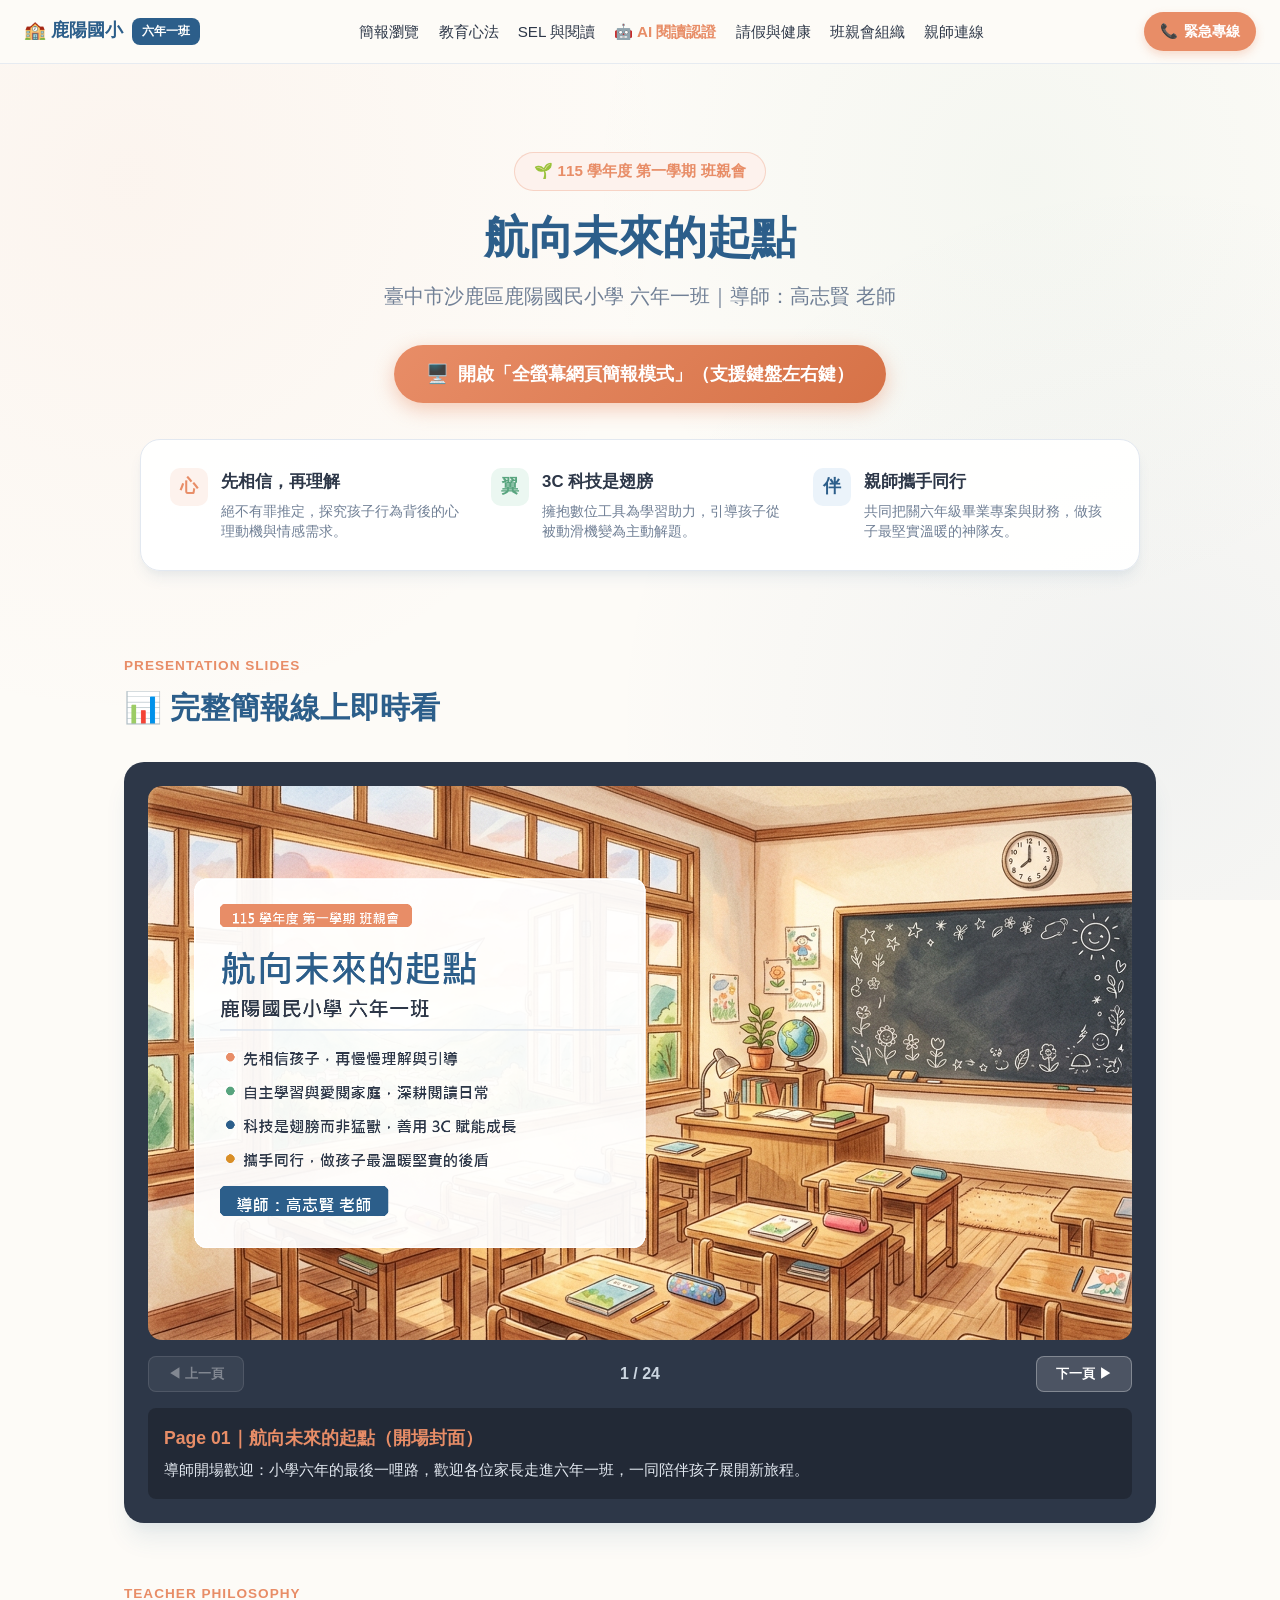
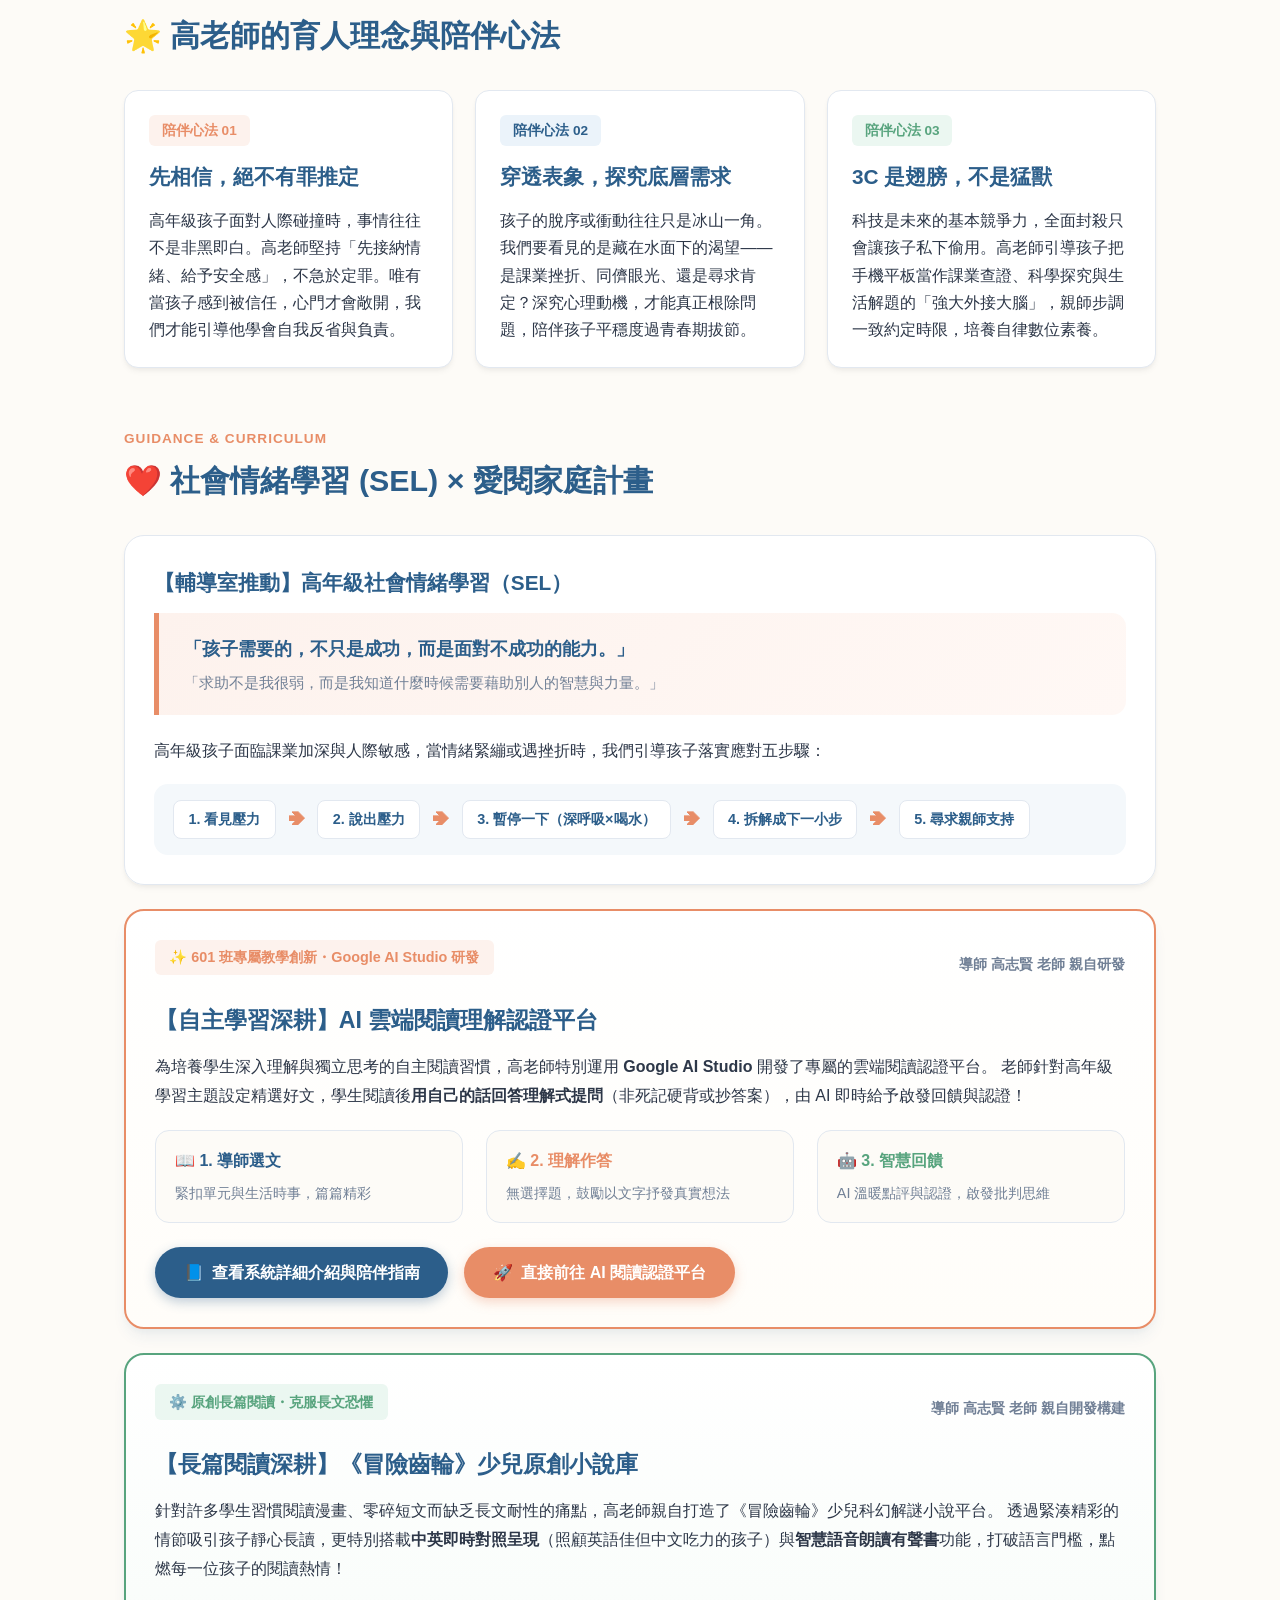
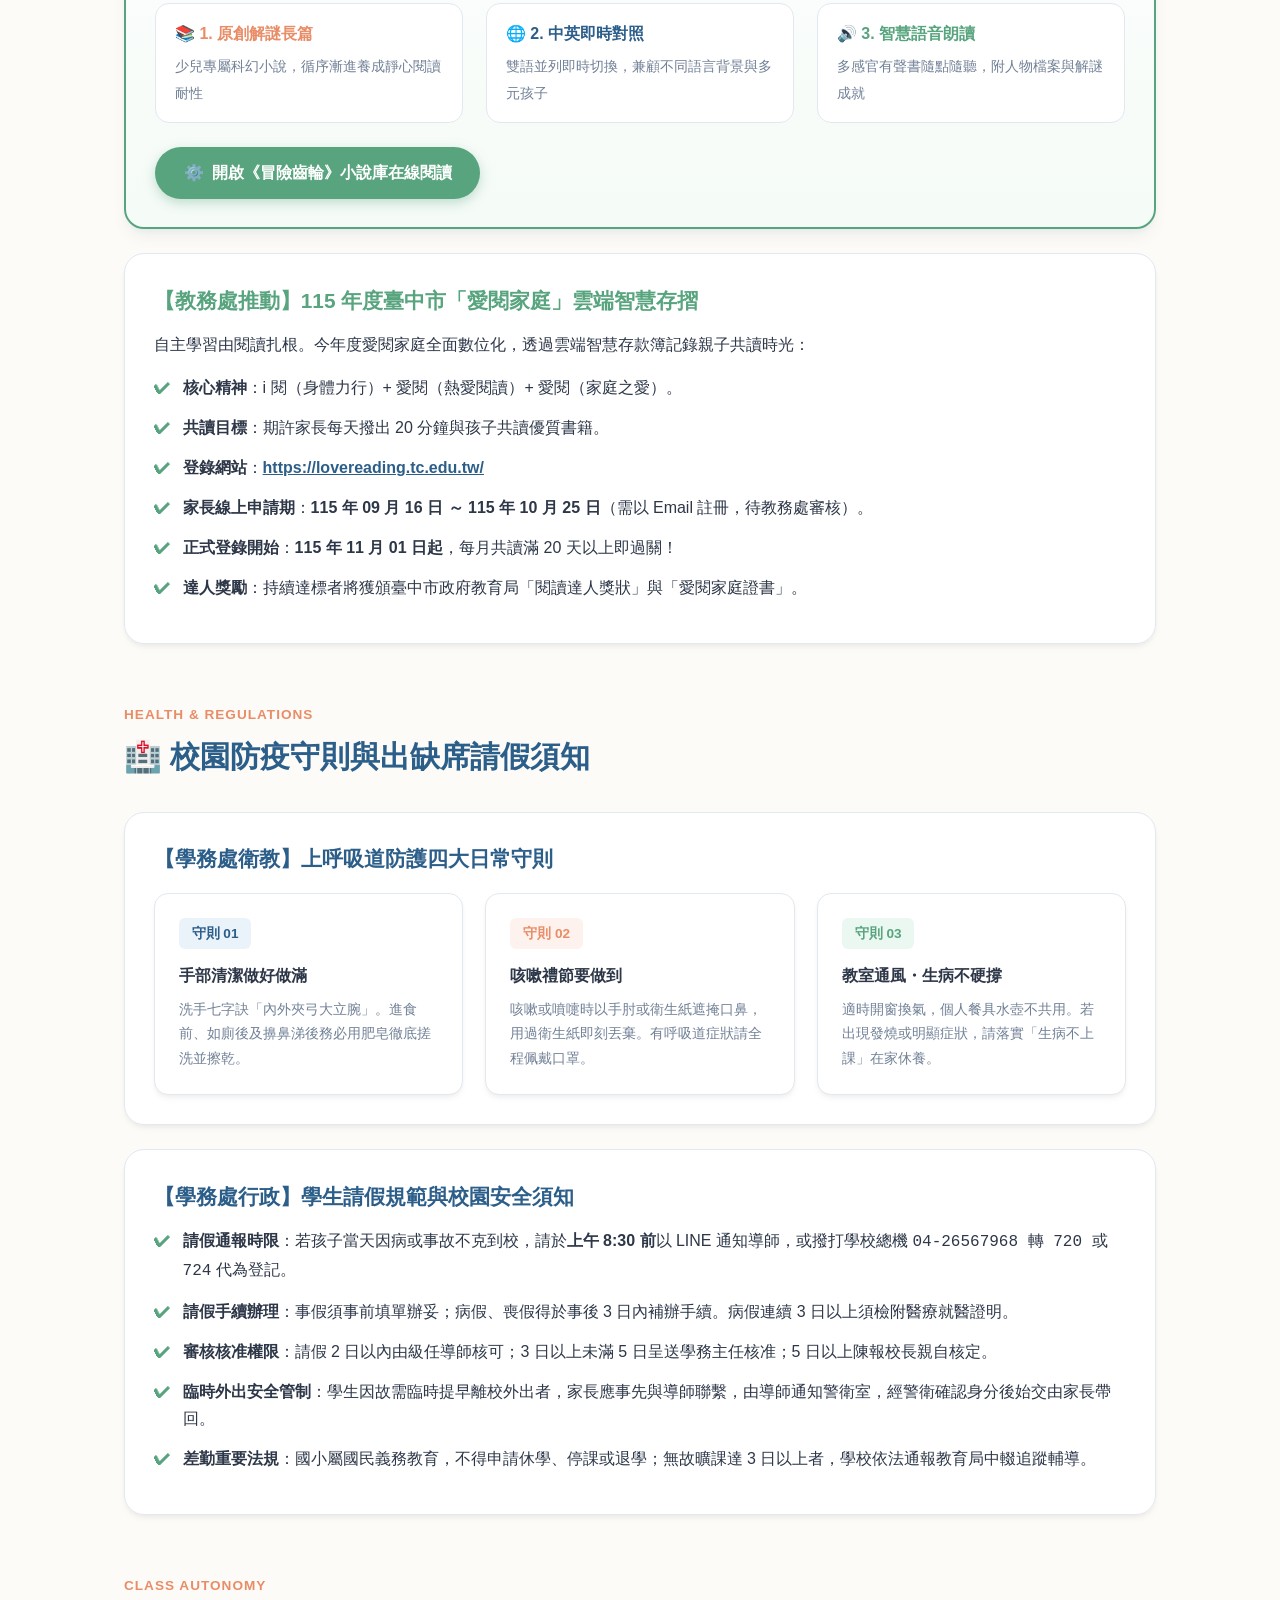
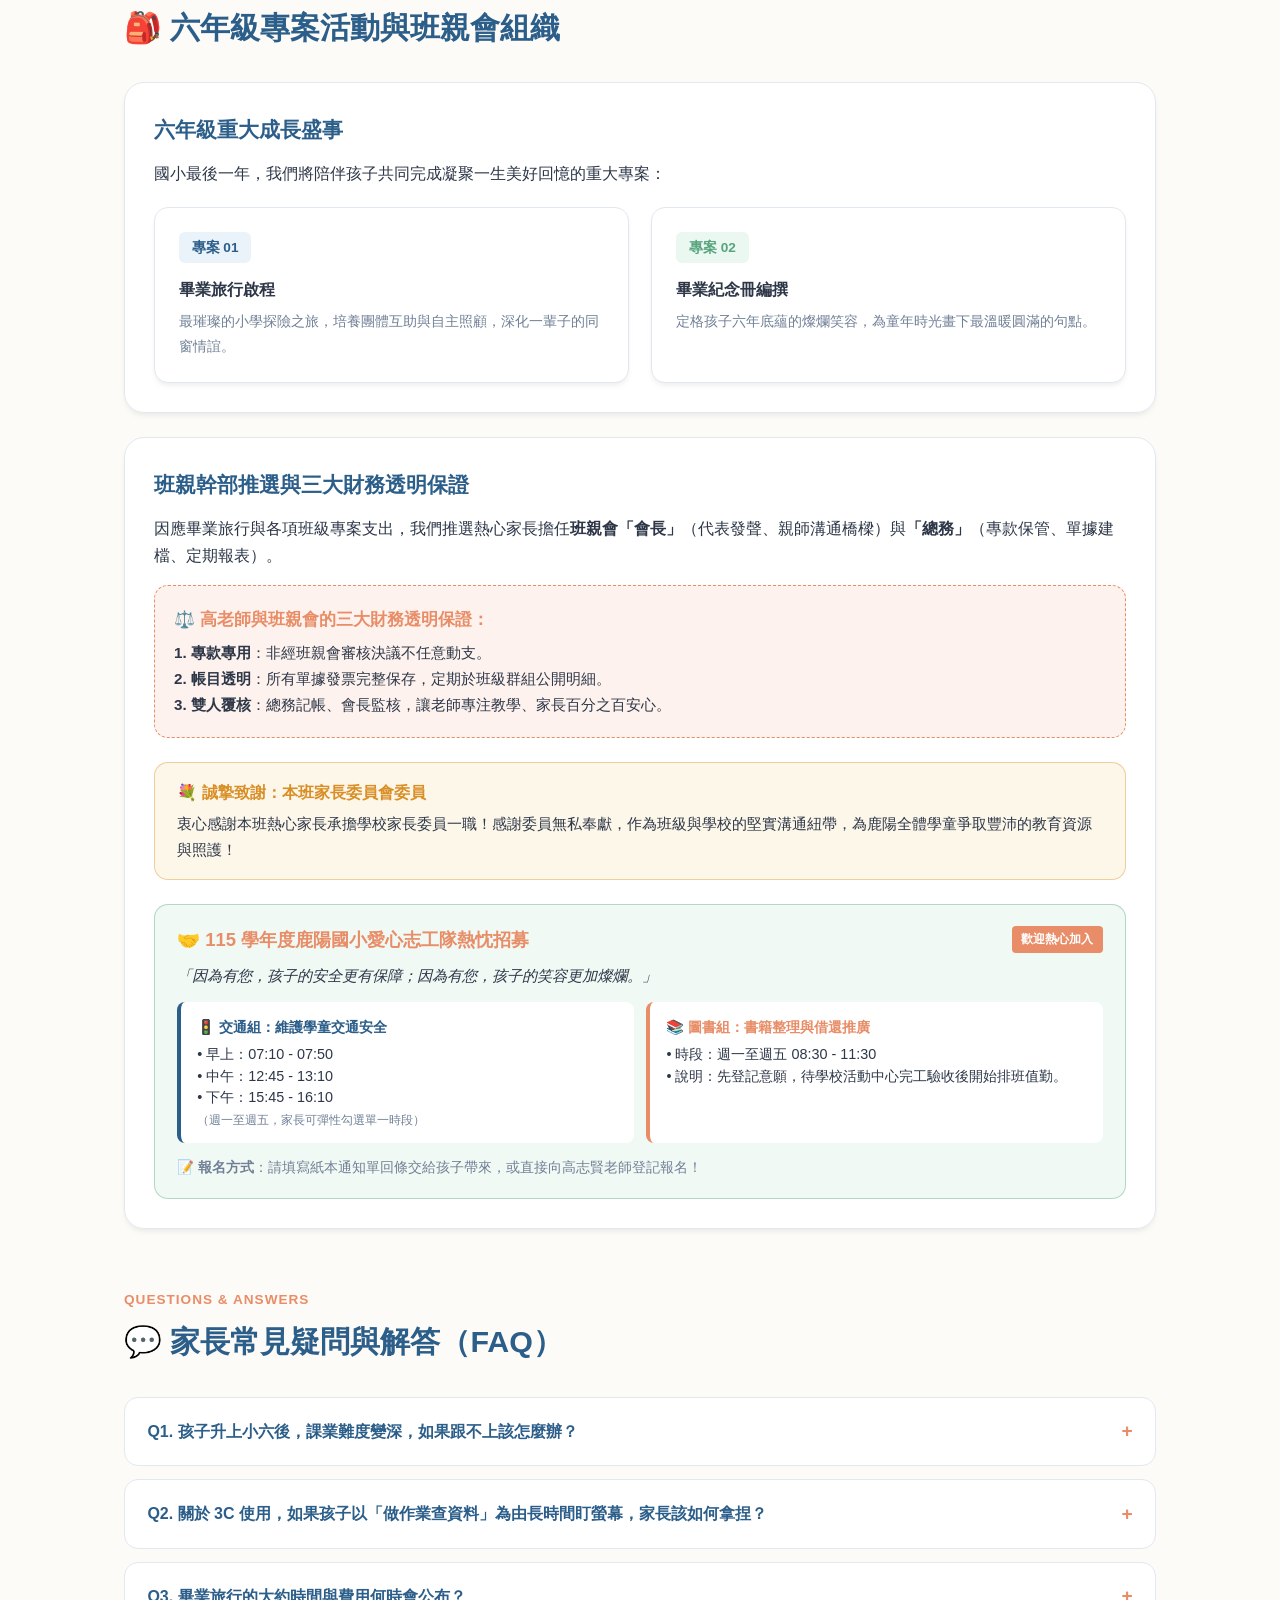
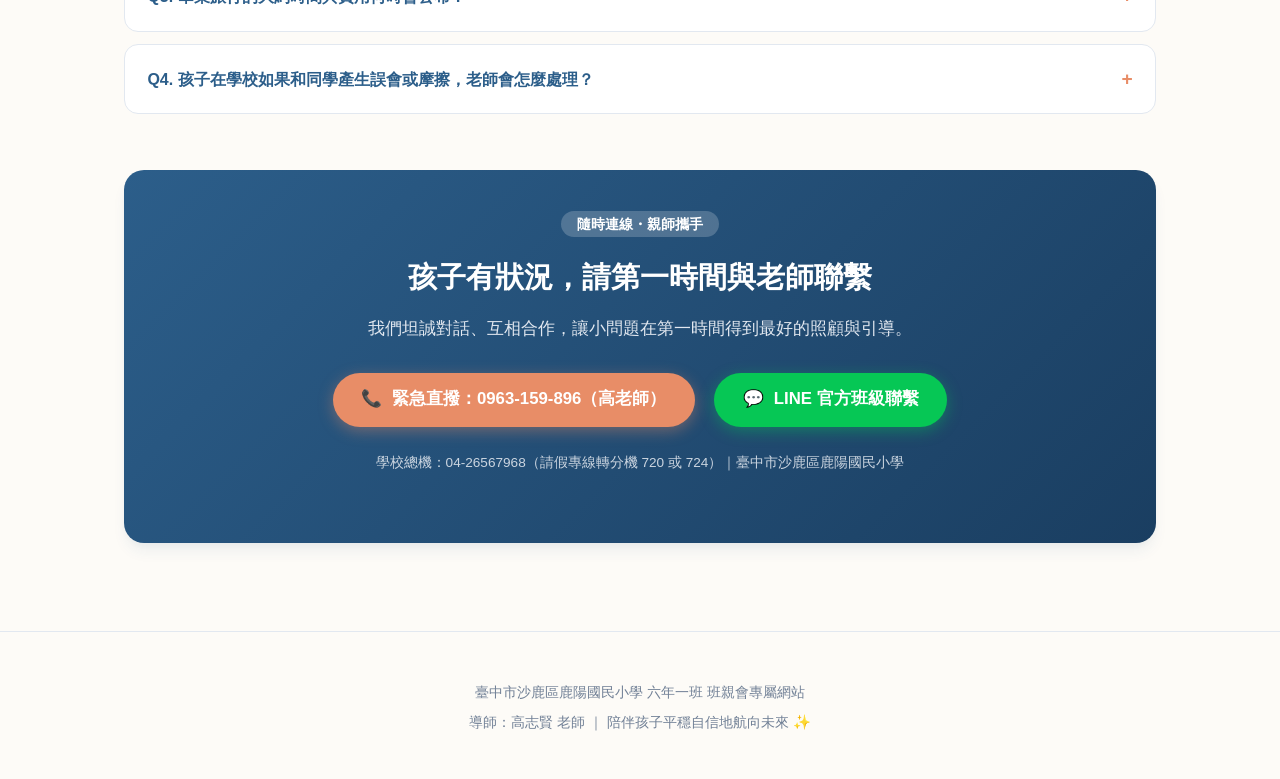
==== commit d1a8db05: "全面移除班服製作相關資訊，重新排版畢業旅行與畢業紀念冊專題" ====
--- a/website/index.html
+++ b/website/index.html
@@ -285,21 +285,16 @@
       </div>
 
       <div class="card">
-        <h3 class="card-title">六年級三大成長盛事</h3>
-        <p style="margin-bottom: 1.2rem;">國小最後一年，我們將陪伴孩子共同完成三項凝聚一生回憶的重大專案：</p>
+        <h3 class="card-title">六年級重大成長盛事</h3>
+        <p style="margin-bottom: 1.2rem;">國小最後一年，我們將陪伴孩子共同完成凝聚一生美好回憶的重大專案：</p>
         <div class="grid-3">
           <div class="philosophy-card">
-            <span class="card-badge badge-orange">專案 01</span>
-            <h4 style="margin-bottom: 0.4rem;">專屬班服製作</h4>
-            <p style="font-size: 0.9rem; color: var(--text-muted);">孩子全員參與票選設計，凝聚 601 專屬榮譽感，於重大校園活動齊心展現。</p>
-          </div>
-          <div class="philosophy-card">
-            <span class="card-badge badge-blue">專案 02</span>
+            <span class="card-badge badge-blue">專案 01</span>
             <h4 style="margin-bottom: 0.4rem;">畢業旅行啟程</h4>
             <p style="font-size: 0.9rem; color: var(--text-muted);">最璀璨的小學探險之旅，培養團體互助與自主照顧，深化一輩子的同窗情誼。</p>
           </div>
           <div class="philosophy-card">
-            <span class="card-badge badge-green">專案 03</span>
+            <span class="card-badge badge-green">專案 02</span>
             <h4 style="margin-bottom: 0.4rem;">畢業紀念冊編撰</h4>
             <p style="font-size: 0.9rem; color: var(--text-muted);">定格孩子六年底蘊的燦爛笑容，為童年時光畫下最溫暖圓滿的句點。</p>
           </div>
@@ -308,7 +303,7 @@
 
       <div class="card">
         <h3 class="card-title">班親幹部推選與三大財務透明保證</h3>
-        <p>因應畢業旅行、班服與各項班級專款支出，我們推選熱心家長擔任<strong>班親會「會長」</strong>（代表發聲、親師溝通橋樑）與<strong>「總務」</strong>（專款保管、單據建檔、定期報表）。</p>
+        <p>因應畢業旅行與各項班級專案支出，我們推選熱心家長擔任<strong>班親會「會長」</strong>（代表發聲、親師溝通橋樑）與<strong>「總務」</strong>（專款保管、單據建檔、定期報表）。</p>
         
         <div class="highlight-box">
           <h5>⚖️ 高老師與班親會的三大財務透明保證：</h5>
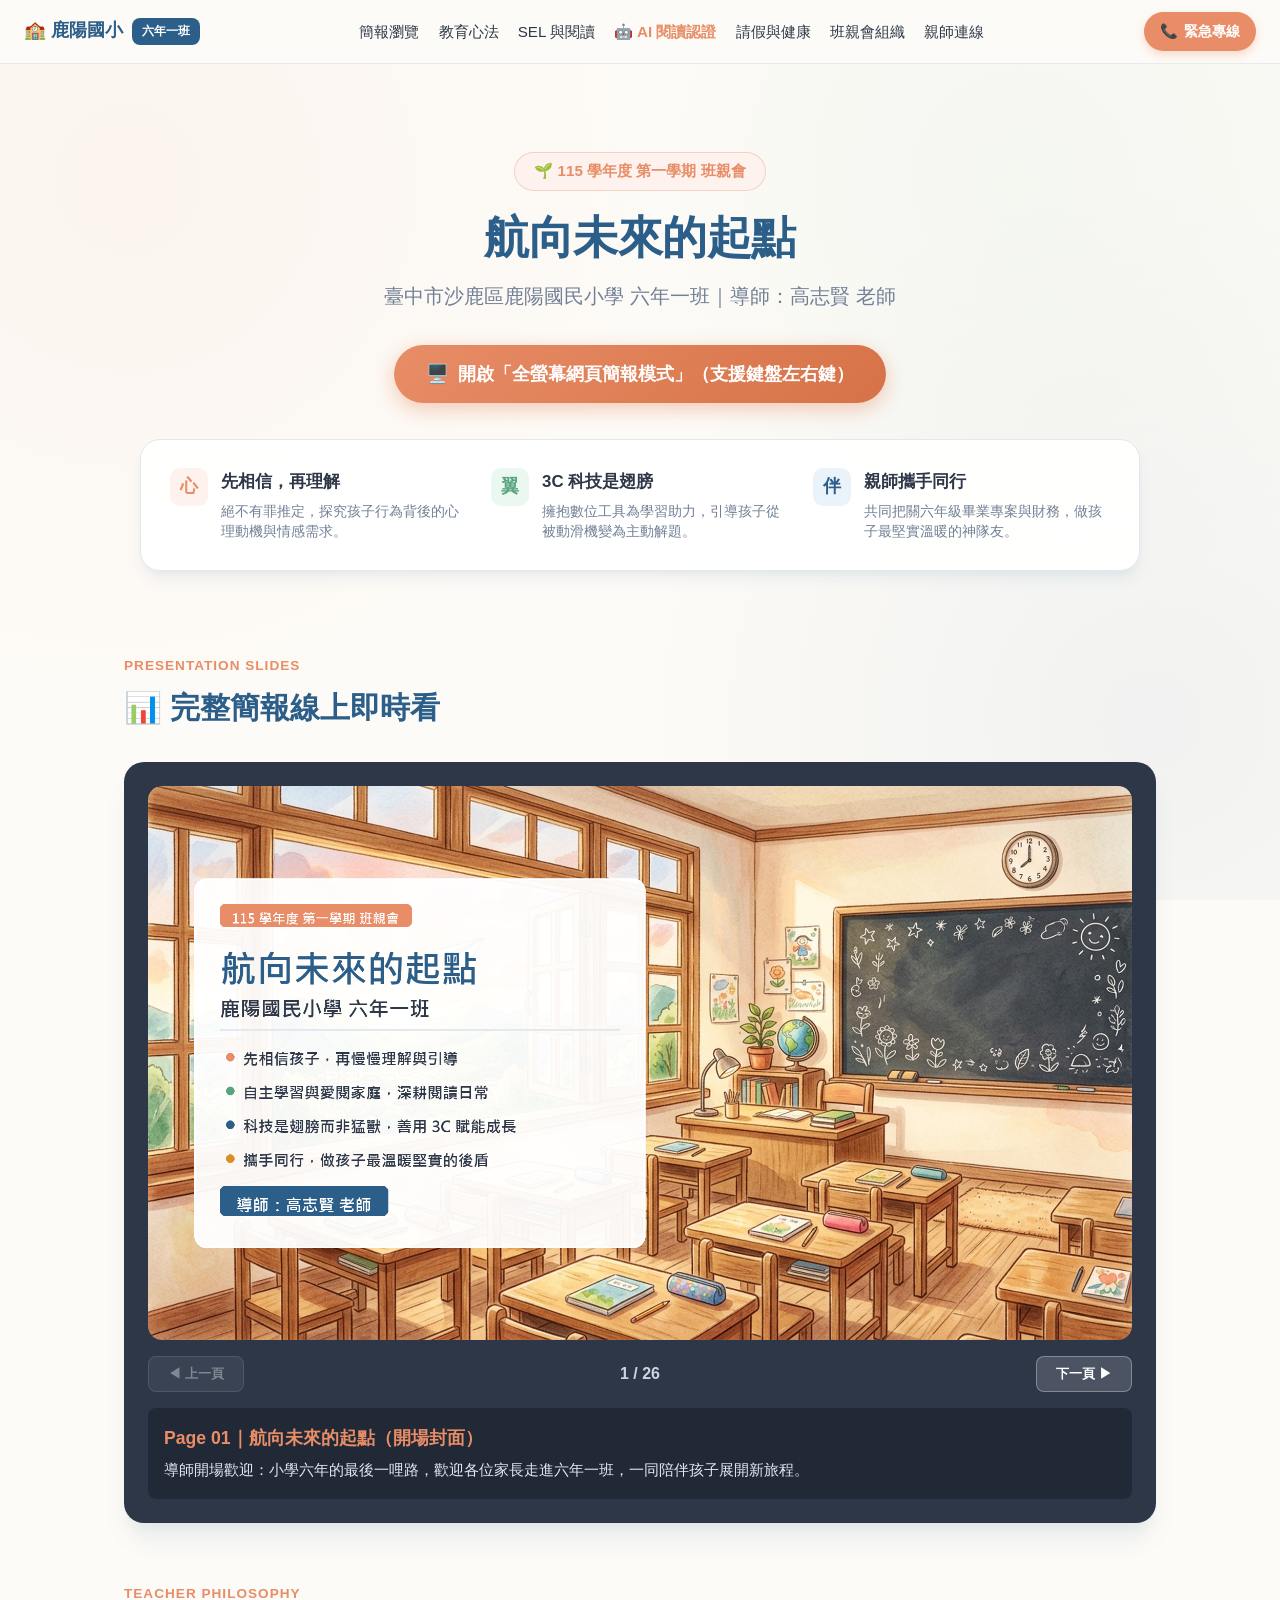
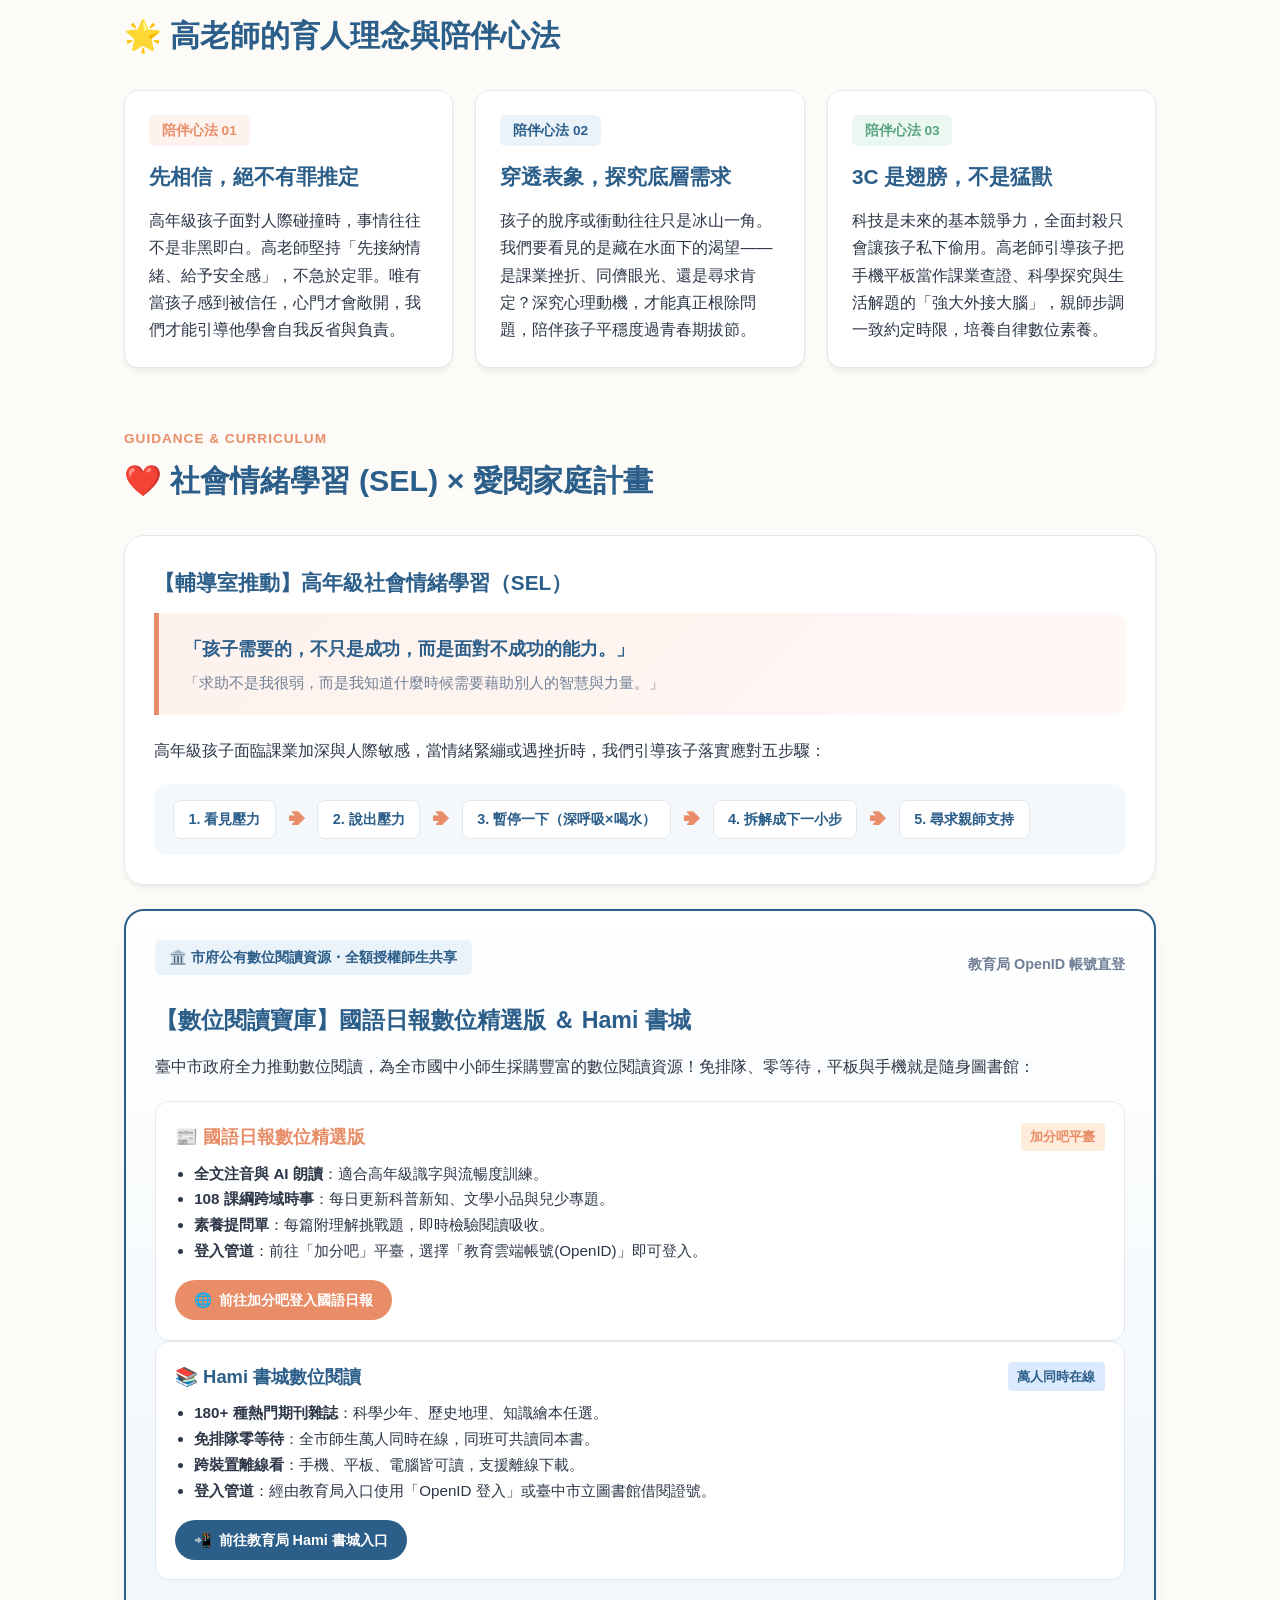
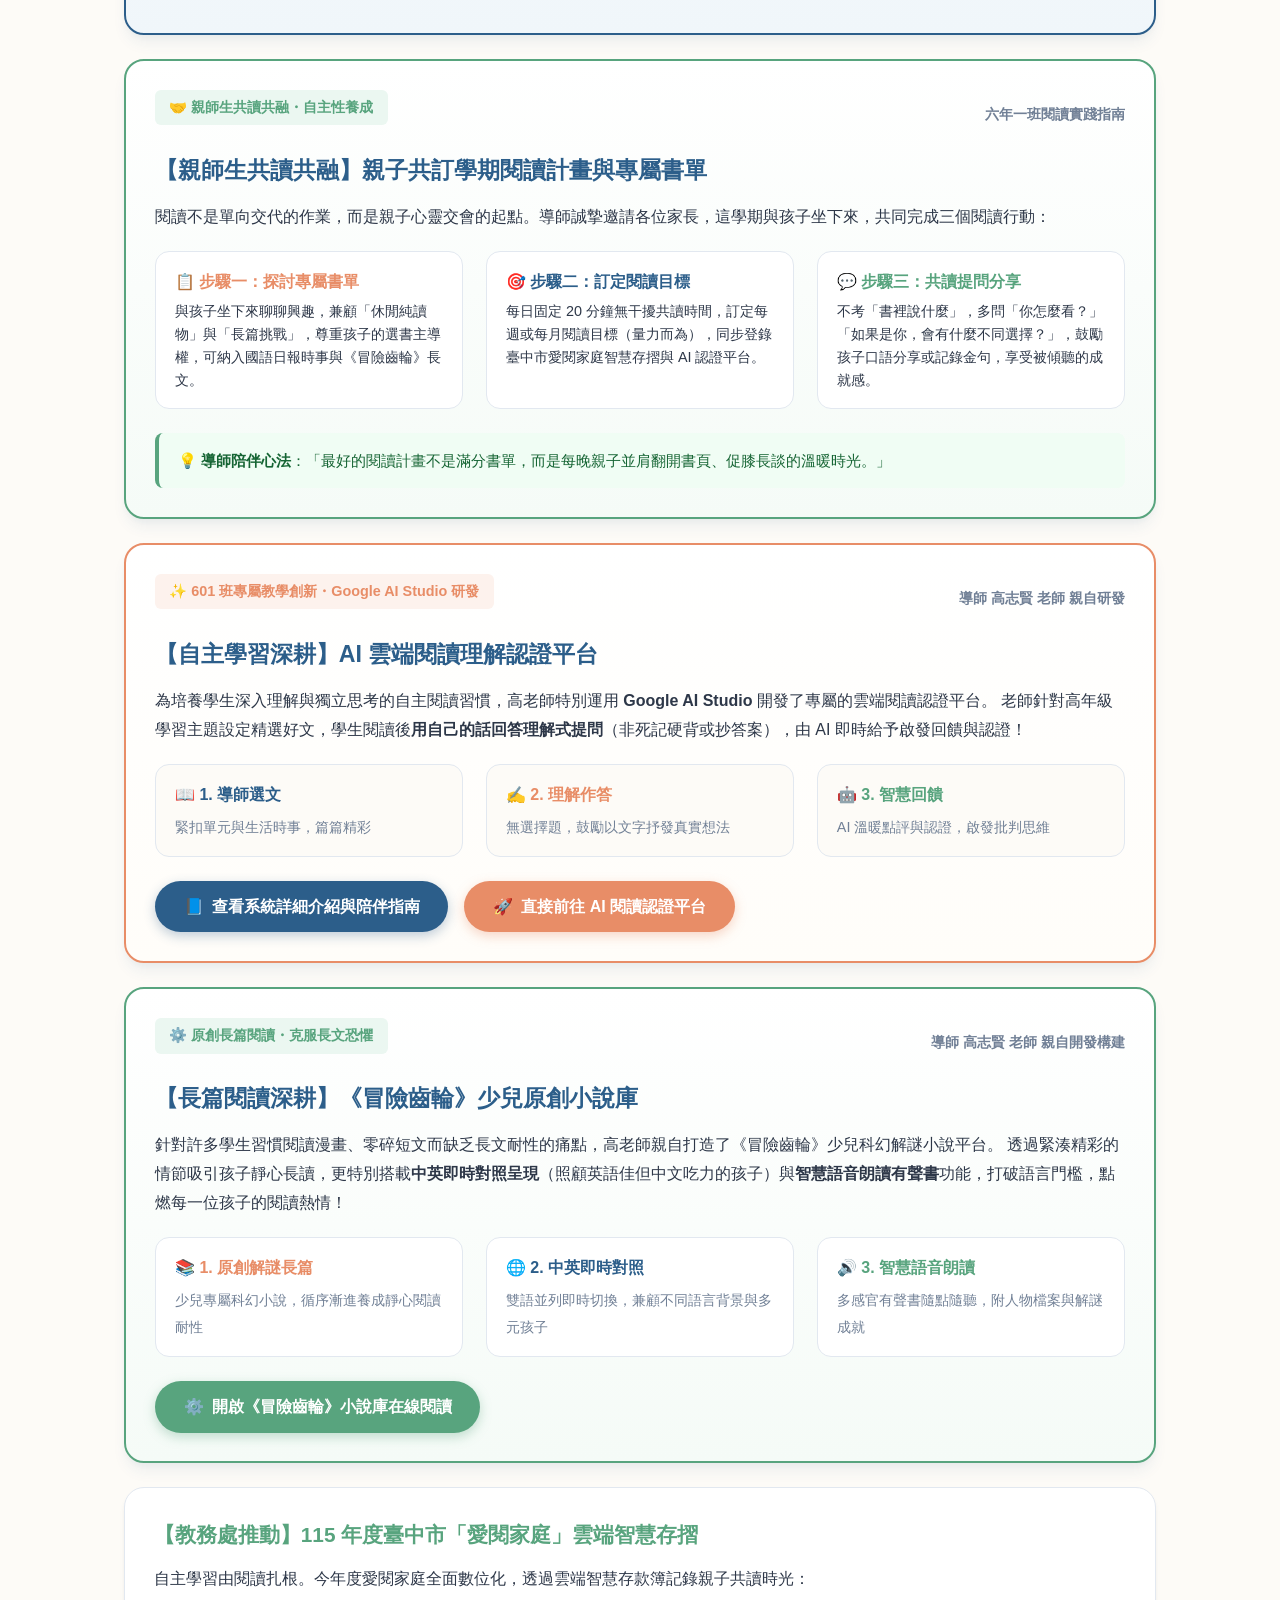
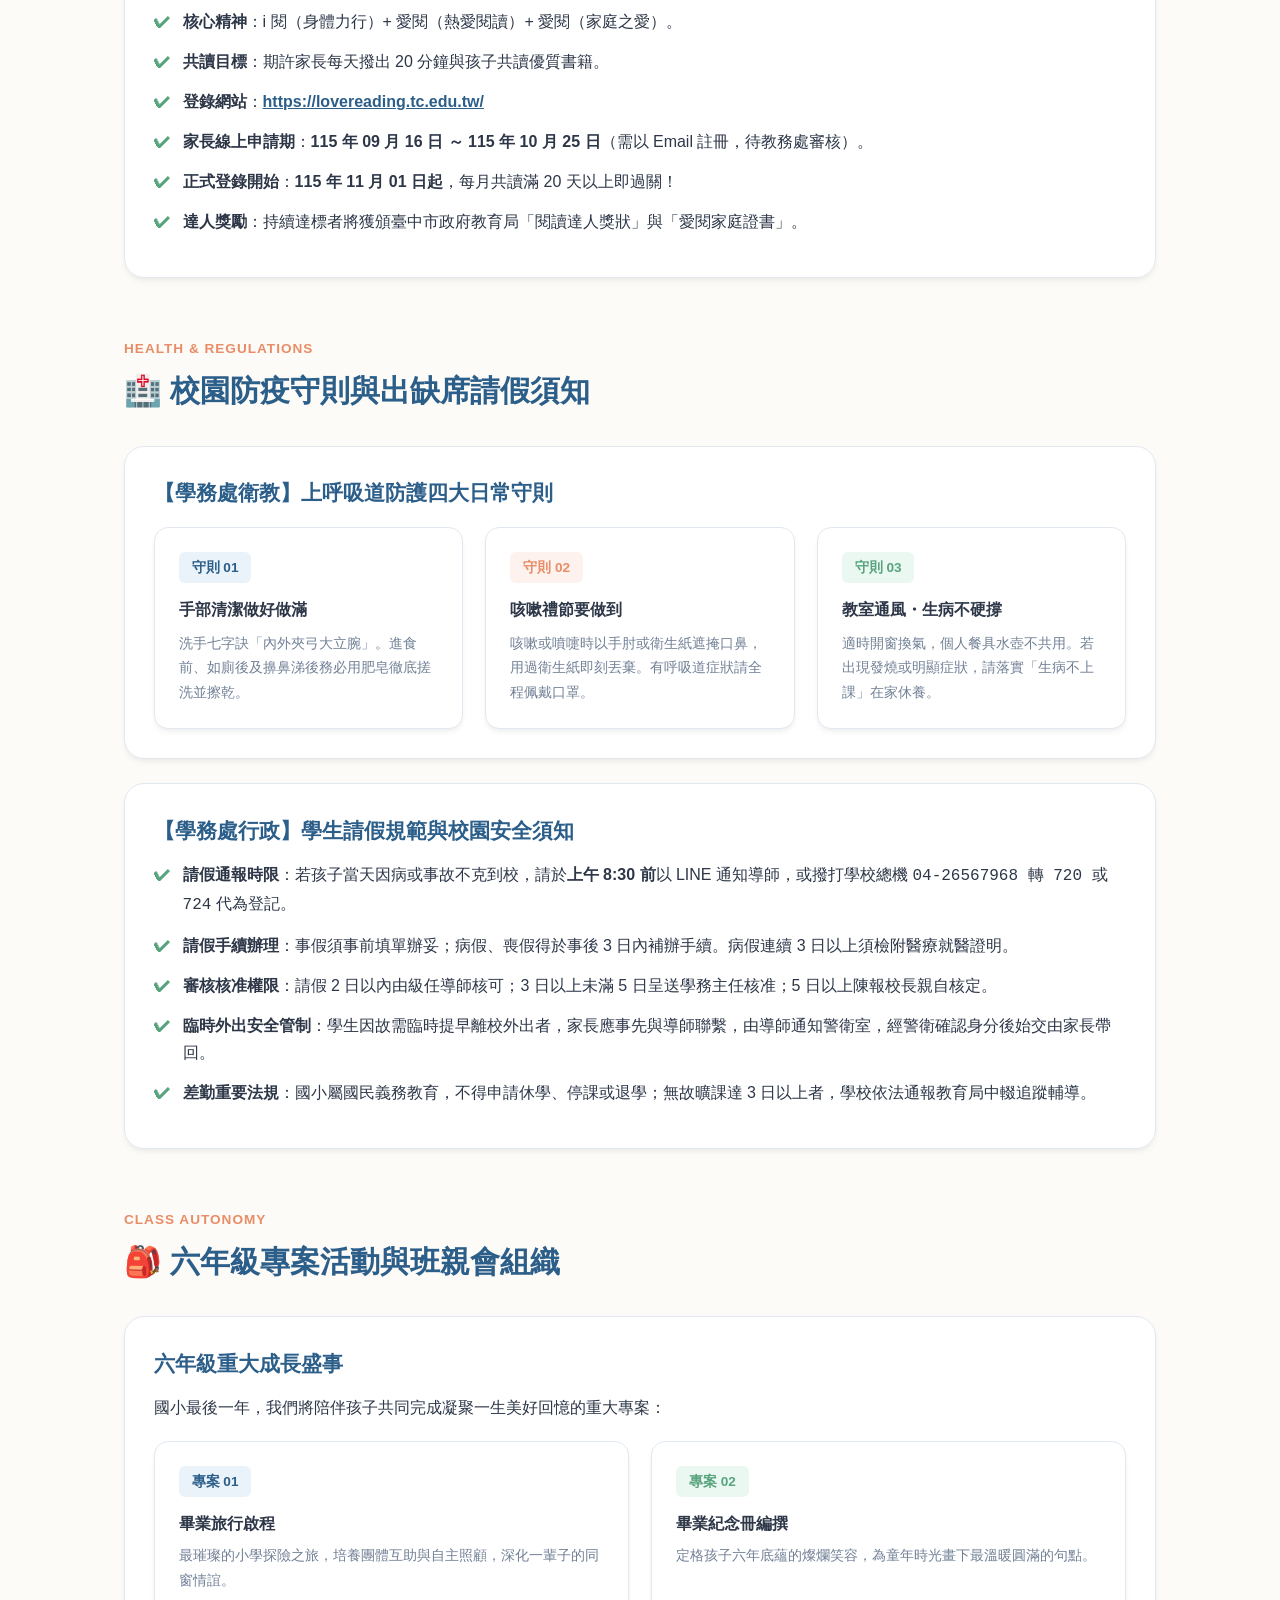
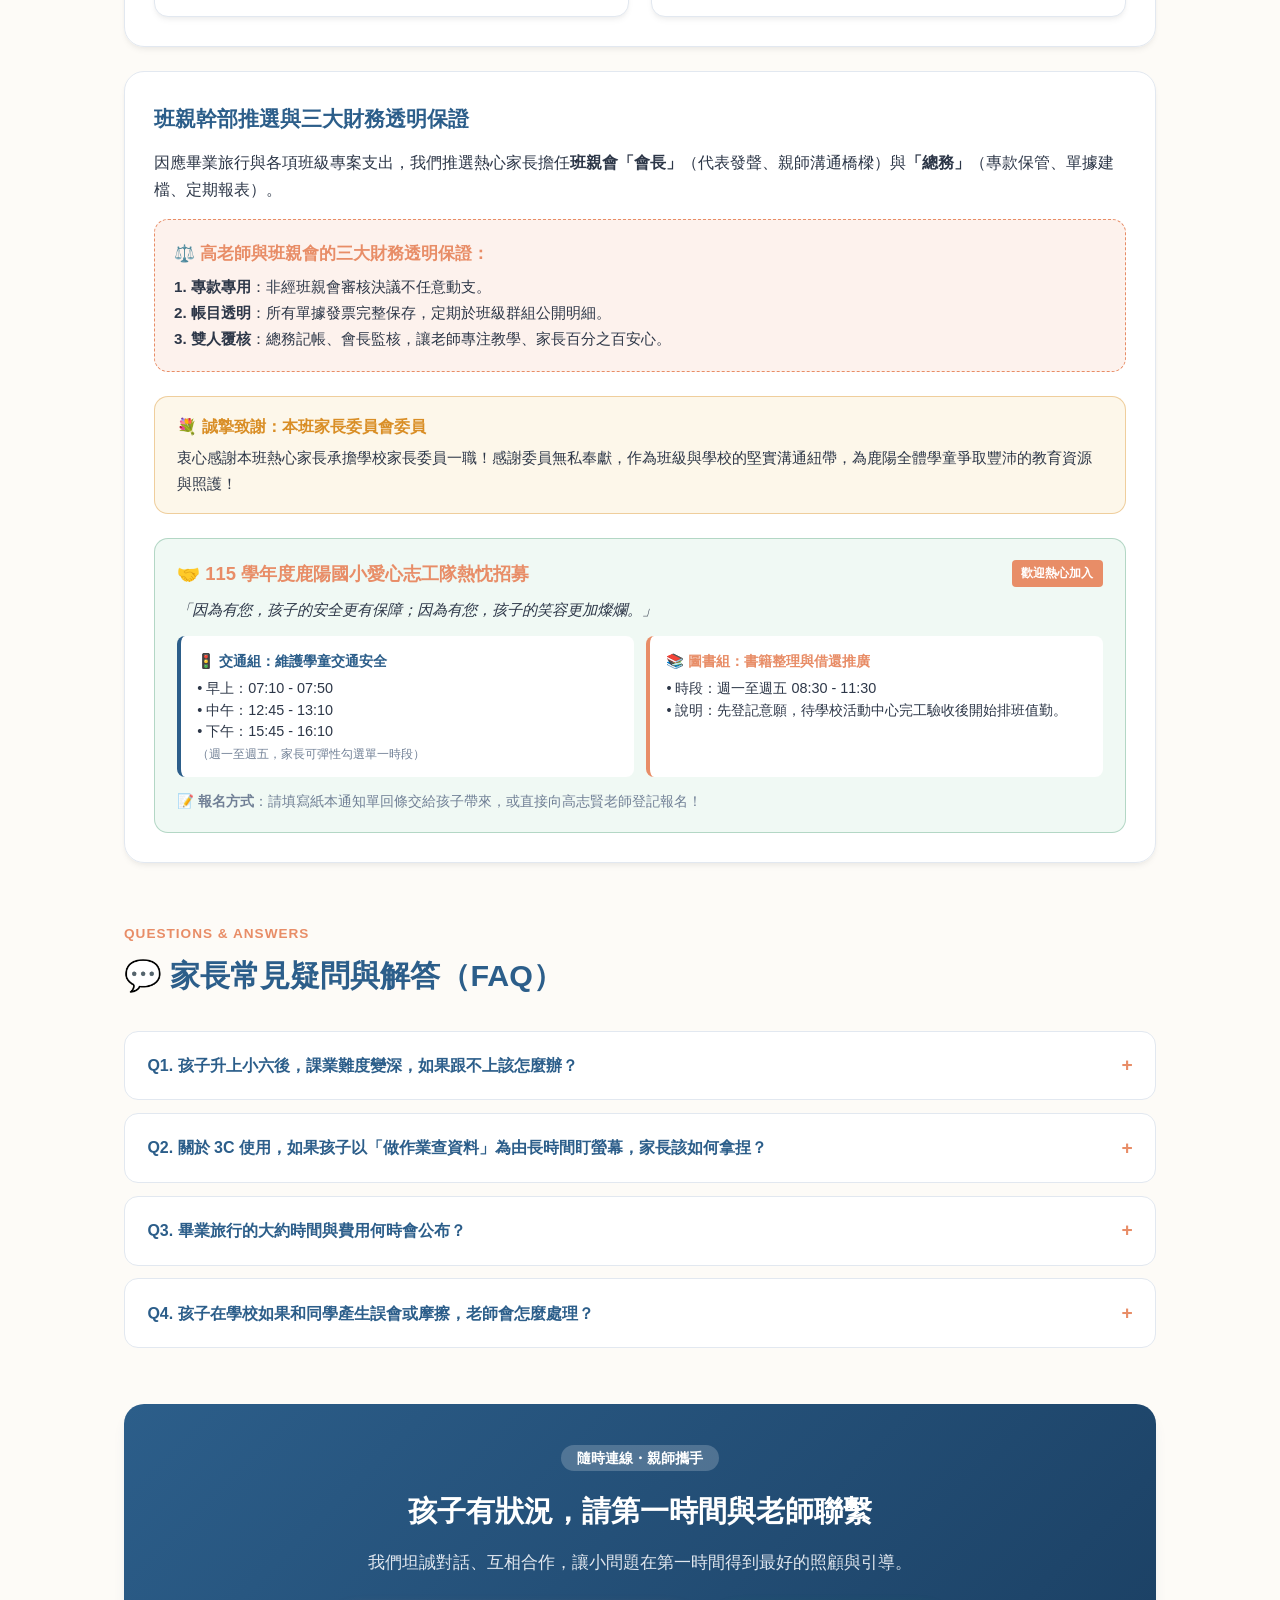
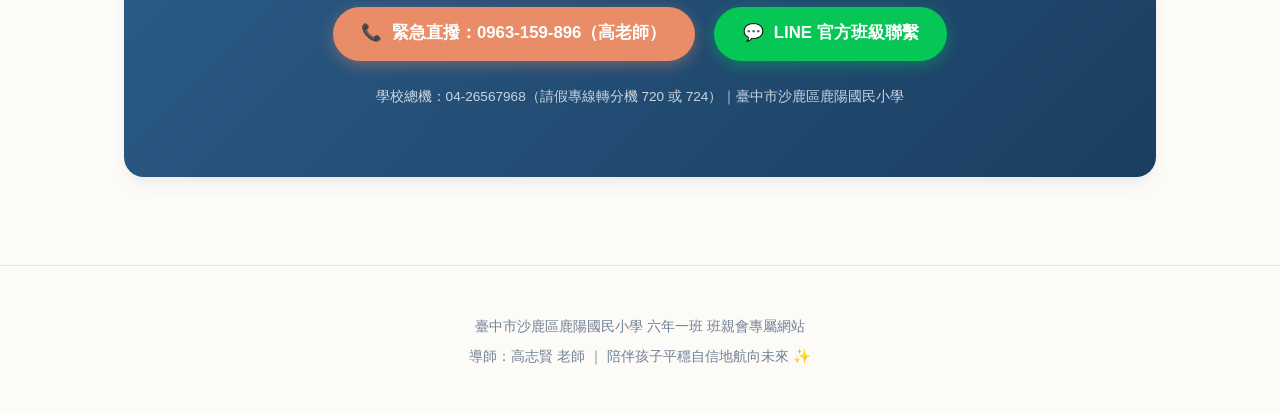
==== commit e3cae39c: "feat: 擴充至26頁簡報，新增市府數位閱讀寶庫（國語日報+Hami書城）與親子共訂閱讀計畫" ====
--- a/website/index.html
+++ b/website/index.html
@@ -83,7 +83,7 @@
         </div>
         <div class="viewer-controls">
           <button id="slide-prev" class="btn-nav">◀ 上一頁</button>
-          <span id="slide-counter" class="slide-counter">1 / 24</span>
+          <span id="slide-counter" class="slide-counter">1 / 26</span>
           <button id="slide-next" class="btn-nav">下一頁 ▶</button>
         </div>
         <div class="slide-caption-box">
@@ -145,6 +145,89 @@
           <div class="step-item">4. 拆解成下一小步</div>
           <span class="step-arrow">➔</span>
           <div class="step-item">5. 尋求親師支持</div>
+        </div>
+      </div>
+
+      <!-- 臺中市政府數位閱讀寶庫：國語日報數位精選版 ＆ Hami 書城 -->
+      <div class="card" style="border: 2px solid var(--primary); background: linear-gradient(180deg, #FFFFFF 0%, #F0F6FA 100%); box-shadow: var(--shadow-md);">
+        <div style="display: flex; justify-content: space-between; align-items: center; flex-wrap: wrap; gap: 0.8rem; margin-bottom: 0.8rem;">
+          <span class="card-badge badge-blue" style="font-size: 0.9rem; padding: 0.35rem 0.9rem;">🏛️ 市府公有數位閱讀資源・全額授權師生共享</span>
+          <span style="font-size: 0.9rem; color: var(--text-muted); font-weight: bold;">教育局 OpenID 帳號直登</span>
+        </div>
+        <h3 class="card-title" style="color: var(--primary); font-size: 1.45rem;">【數位閱讀寶庫】國語日報數位精選版 ＆ Hami 書城</h3>
+        <p style="margin-bottom: 1.2rem; line-height: 1.8; color: var(--text-dark);">
+          臺中市政府全力推動數位閱讀，為全市國中小師生採購豐富的數位閱讀資源！免排隊、零等待，平板與手機就是隨身圖書館：
+        </p>
+
+        <div class="grid-2" style="margin-bottom: 1.5rem;">
+          <div style="background: #FFF; padding: 1.2rem; border-radius: var(--radius-md); border: 1px solid var(--card-border);">
+            <div style="display: flex; align-items: center; justify-content: space-between; margin-bottom: 0.5rem;">
+              <strong style="color: var(--secondary); font-size: 1.15rem;">📰 國語日報數位精選版</strong>
+              <span style="font-size: 0.8rem; background: #FEECDC; color: var(--secondary); padding: 0.2rem 0.6rem; border-radius: 4px; font-weight: bold;">加分吧平臺</span>
+            </div>
+            <ul style="margin: 0.5rem 0 1rem 1.2rem; line-height: 1.7; color: var(--text-dark); font-size: 0.95rem;">
+              <li><strong>全文注音與 AI 朗讀</strong>：適合高年級識字與流暢度訓練。</li>
+              <li><strong>108 課綱跨域時事</strong>：每日更新科普新知、文學小品與兒少專題。</li>
+              <li><strong>素養提問單</strong>：每篇附理解挑戰題，即時檢驗閱讀吸收。</li>
+              <li><strong>登入管道</strong>：前往「加分吧」平臺，選擇「教育雲端帳號(OpenID)」即可登入。</li>
+            </ul>
+            <a href="https://premium.learnmode.net/course/86" target="_blank" style="display: inline-flex; align-items: center; gap: 0.4rem; background: var(--secondary); color: #fff; text-decoration: none; padding: 0.5rem 1.2rem; border-radius: 50px; font-weight: bold; font-size: 0.9rem;">
+              <span>🌐</span> 前往加分吧登入國語日報
+            </a>
+          </div>
+
+          <div style="background: #FFF; padding: 1.2rem; border-radius: var(--radius-md); border: 1px solid var(--card-border);">
+            <div style="display: flex; align-items: center; justify-content: space-between; margin-bottom: 0.5rem;">
+              <strong style="color: var(--primary); font-size: 1.15rem;">📚 Hami 書城數位閱讀</strong>
+              <span style="font-size: 0.8rem; background: #DBEAFE; color: var(--primary); padding: 0.2rem 0.6rem; border-radius: 4px; font-weight: bold;">萬人同時在線</span>
+            </div>
+            <ul style="margin: 0.5rem 0 1rem 1.2rem; line-height: 1.7; color: var(--text-dark); font-size: 0.95rem;">
+              <li><strong>180+ 種熱門期刊雜誌</strong>：科學少年、歷史地理、知識繪本任選。</li>
+              <li><strong>免排隊零等待</strong>：全市師生萬人同時在線，同班可共讀同本書。</li>
+              <li><strong>跨裝置離線看</strong>：手機、平板、電腦皆可讀，支援離線下載。</li>
+              <li><strong>登入管道</strong>：經由教育局入口使用「OpenID 登入」或臺中市立圖書館借閱證號。</li>
+            </ul>
+            <a href="https://api.kollect.com.tw/B2C/edu/entrance" target="_blank" style="display: inline-flex; align-items: center; gap: 0.4rem; background: var(--primary); color: #fff; text-decoration: none; padding: 0.5rem 1.2rem; border-radius: 50px; font-weight: bold; font-size: 0.9rem;">
+              <span>📲</span> 前往教育局 Hami 書城入口
+            </a>
+          </div>
+        </div>
+      </div>
+
+      <!-- 親子共訂學期閱讀計畫與專屬書單 -->
+      <div class="card" style="border: 2px solid var(--accent); background: linear-gradient(180deg, #FFFFFF 0%, #F5FBF7 100%); box-shadow: var(--shadow-md);">
+        <div style="display: flex; justify-content: space-between; align-items: center; flex-wrap: wrap; gap: 0.8rem; margin-bottom: 0.8rem;">
+          <span class="card-badge badge-green" style="font-size: 0.9rem; padding: 0.35rem 0.9rem;">🤝 親師生共讀共融・自主性養成</span>
+          <span style="font-size: 0.9rem; color: var(--text-muted); font-weight: bold;">六年一班閱讀實踐指南</span>
+        </div>
+        <h3 class="card-title" style="color: var(--primary); font-size: 1.45rem;">【親師生共讀共融】親子共訂學期閱讀計畫與專屬書單</h3>
+        <p style="margin-bottom: 1.2rem; line-height: 1.8; color: var(--text-dark);">
+          閱讀不是單向交代的作業，而是親子心靈交會的起點。導師誠摯邀請各位家長，這學期與孩子坐下來，共同完成三個閱讀行動：
+        </p>
+
+        <div class="grid-3" style="margin-bottom: 1.5rem;">
+          <div style="background: #FFF; padding: 1rem 1.2rem; border-radius: var(--radius-md); border: 1px solid var(--card-border);">
+            <strong style="color: var(--secondary); display: block; margin-bottom: 0.3rem;">📋 步驟一：探討專屬書單</strong>
+            <span style="font-size: 0.9rem; color: var(--text-dark); line-height: 1.6; display: block;">
+              與孩子坐下來聊聊興趣，兼顧「休閒純讀物」與「長篇挑戰」，尊重孩子的選書主導權，可納入國語日報時事與《冒險齒輪》長文。
+            </span>
+          </div>
+          <div style="background: #FFF; padding: 1rem 1.2rem; border-radius: var(--radius-md); border: 1px solid var(--card-border);">
+            <strong style="color: var(--primary); display: block; margin-bottom: 0.3rem;">🎯 步驟二：訂定閱讀目標</strong>
+            <span style="font-size: 0.9rem; color: var(--text-dark); line-height: 1.6; display: block;">
+              每日固定 20 分鐘無干擾共讀時間，訂定每週或每月閱讀目標（量力而為），同步登錄臺中市愛閱家庭智慧存摺與 AI 認證平台。
+            </span>
+          </div>
+          <div style="background: #FFF; padding: 1rem 1.2rem; border-radius: var(--radius-md); border: 1px solid var(--card-border);">
+            <strong style="color: var(--accent); display: block; margin-bottom: 0.3rem;">💬 步驟三：共讀提問分享</strong>
+            <span style="font-size: 0.9rem; color: var(--text-dark); line-height: 1.6; display: block;">
+              不考「書裡說什麼」，多問「你怎麼看？」「如果是你，會有什麼不同選擇？」，鼓勵孩子口語分享或記錄金句，享受被傾聽的成就感。
+            </span>
+          </div>
+        </div>
+
+        <div style="background: #F0FDF4; padding: 0.9rem 1.2rem; border-radius: 8px; border-left: 4px solid var(--accent); font-size: 0.95rem; color: #166534;">
+          💡 <strong>導師陪伴心法</strong>：「最好的閱讀計畫不是滿分書單，而是每晚親子並肩翻開書頁、促膝長談的溫暖時光。」
         </div>
       </div>
 
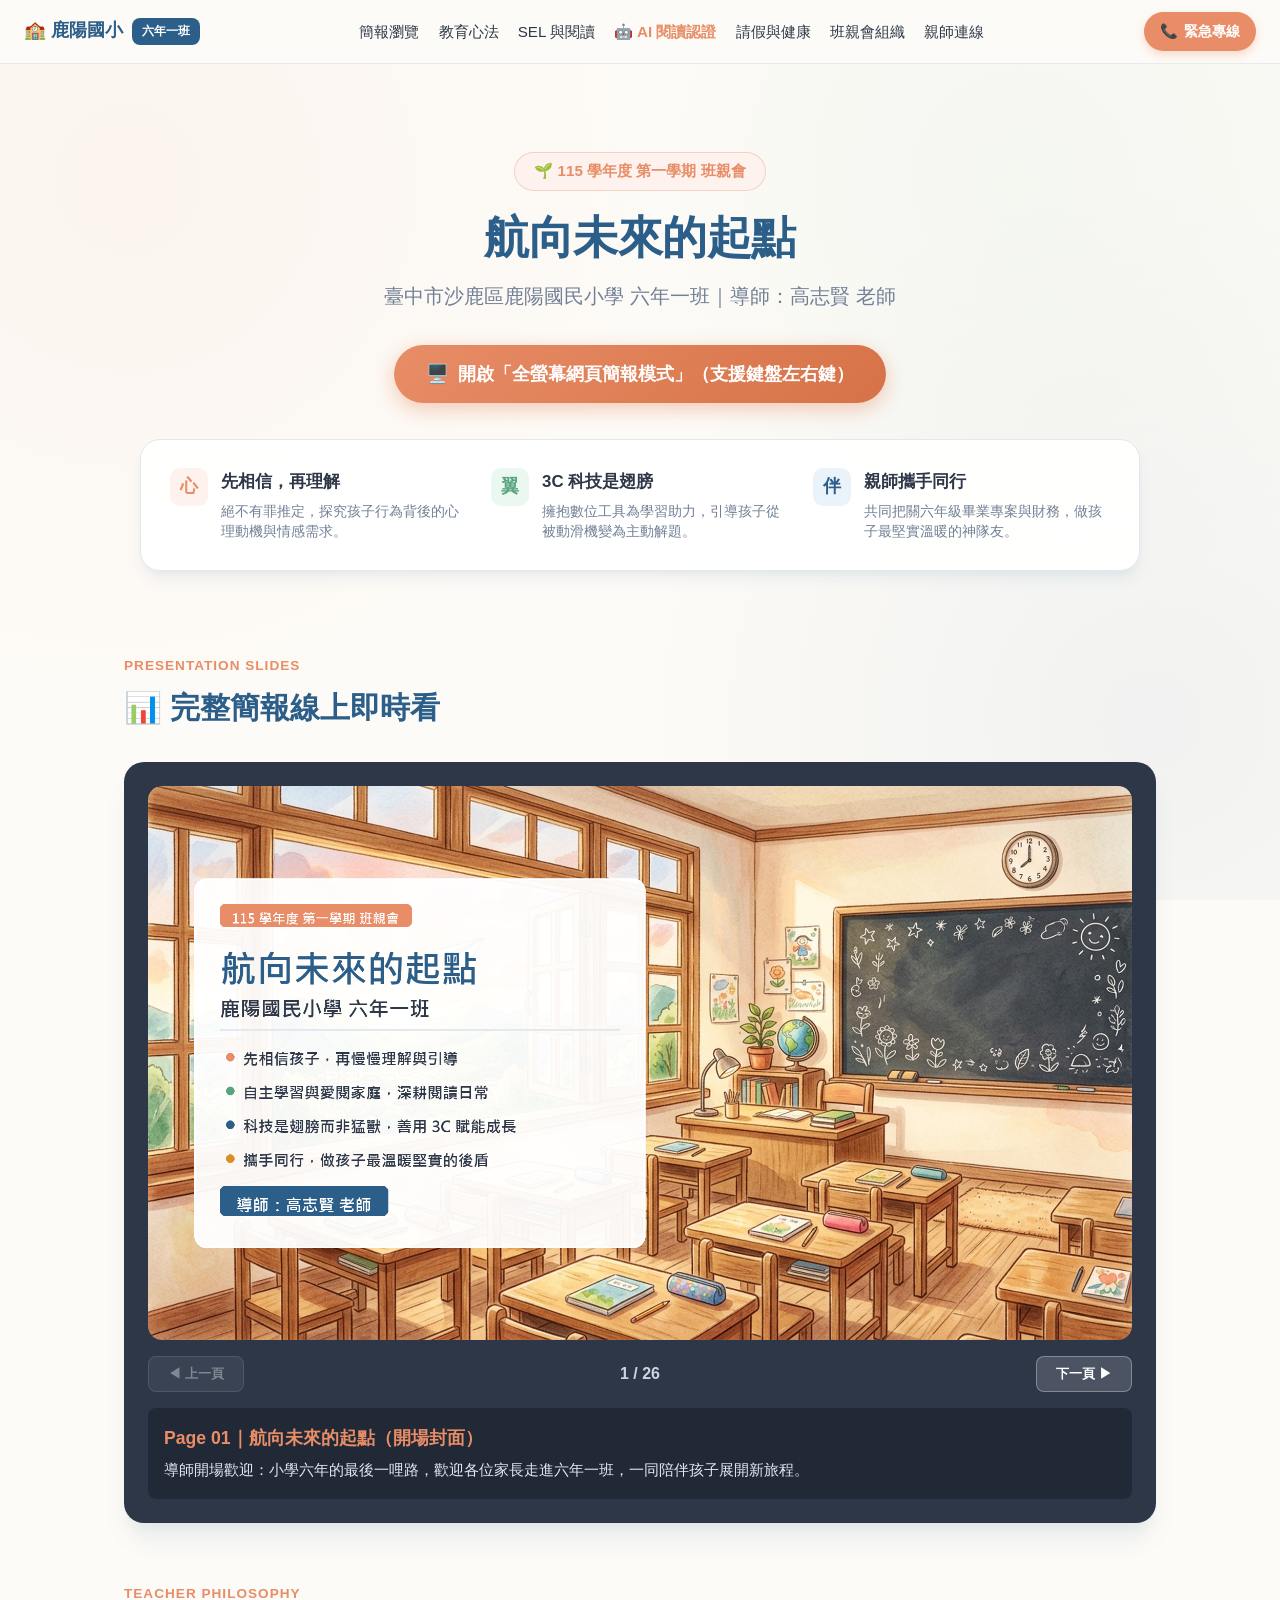
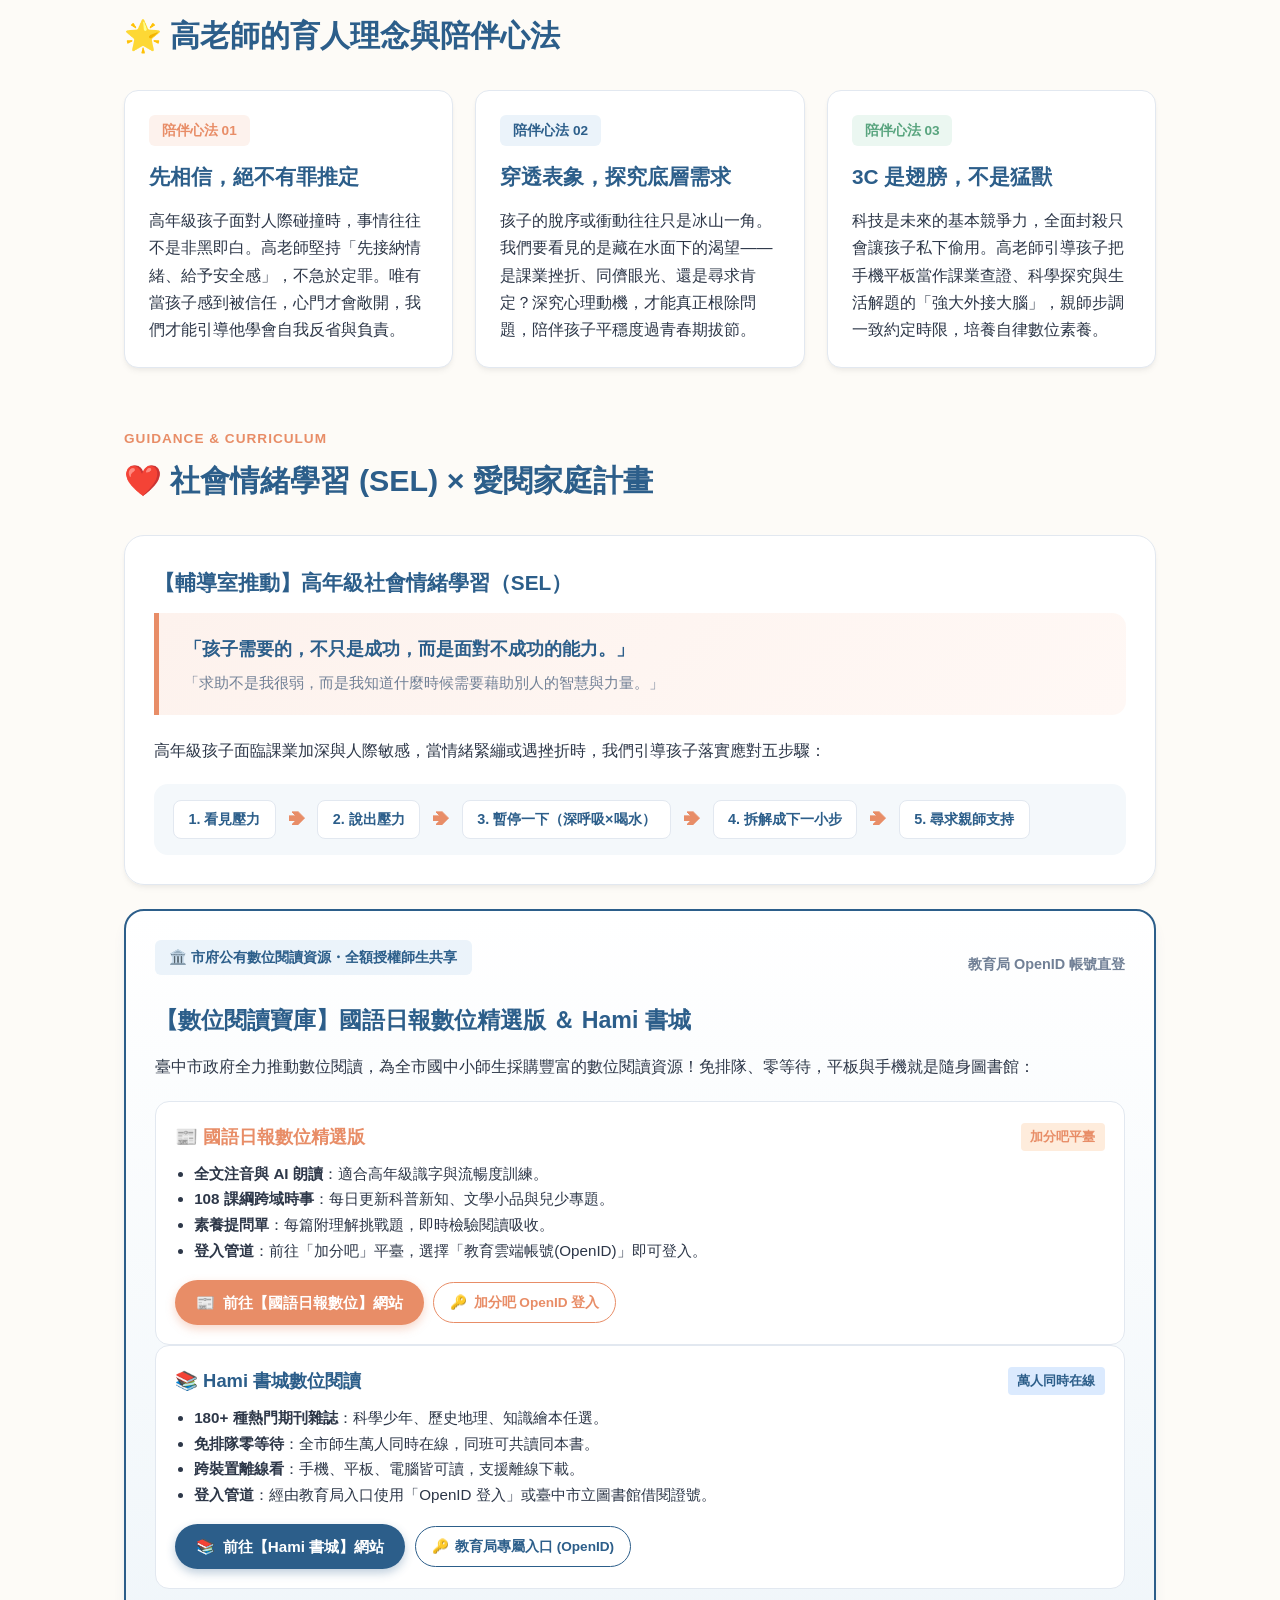
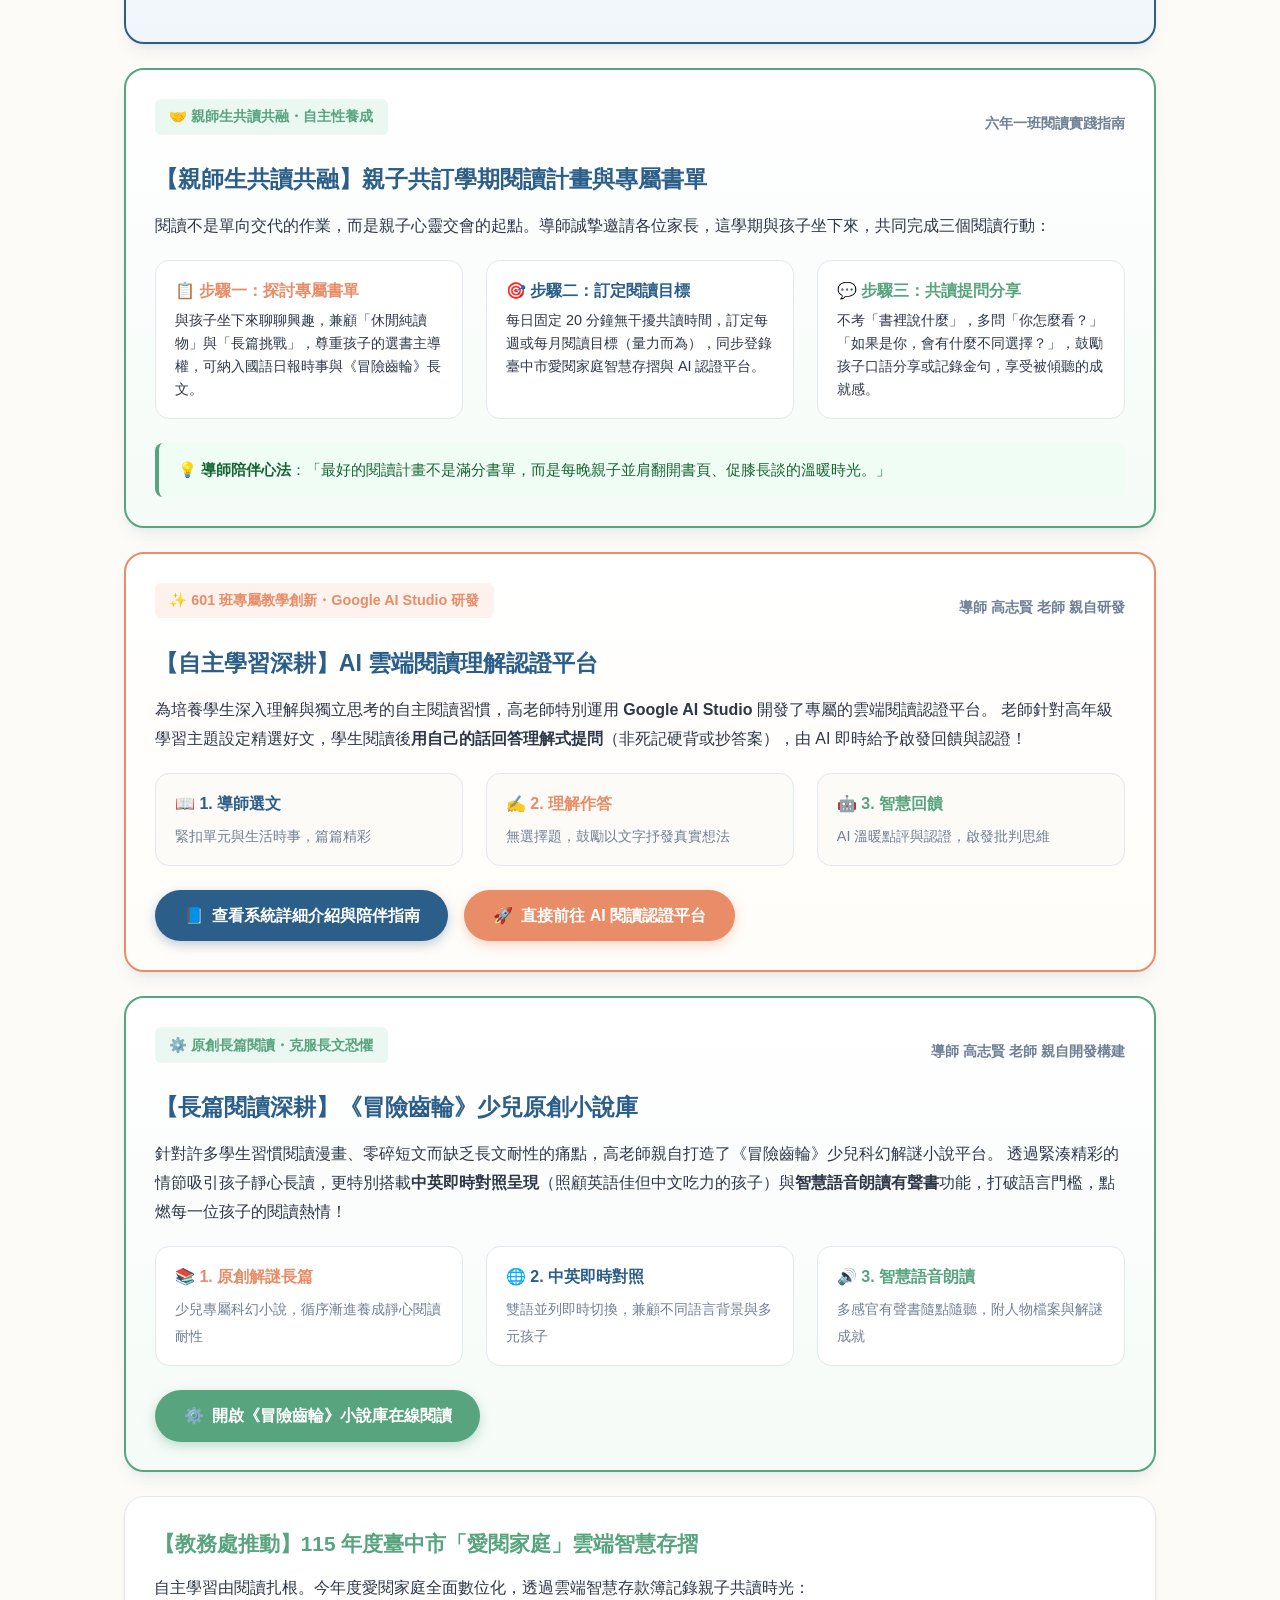
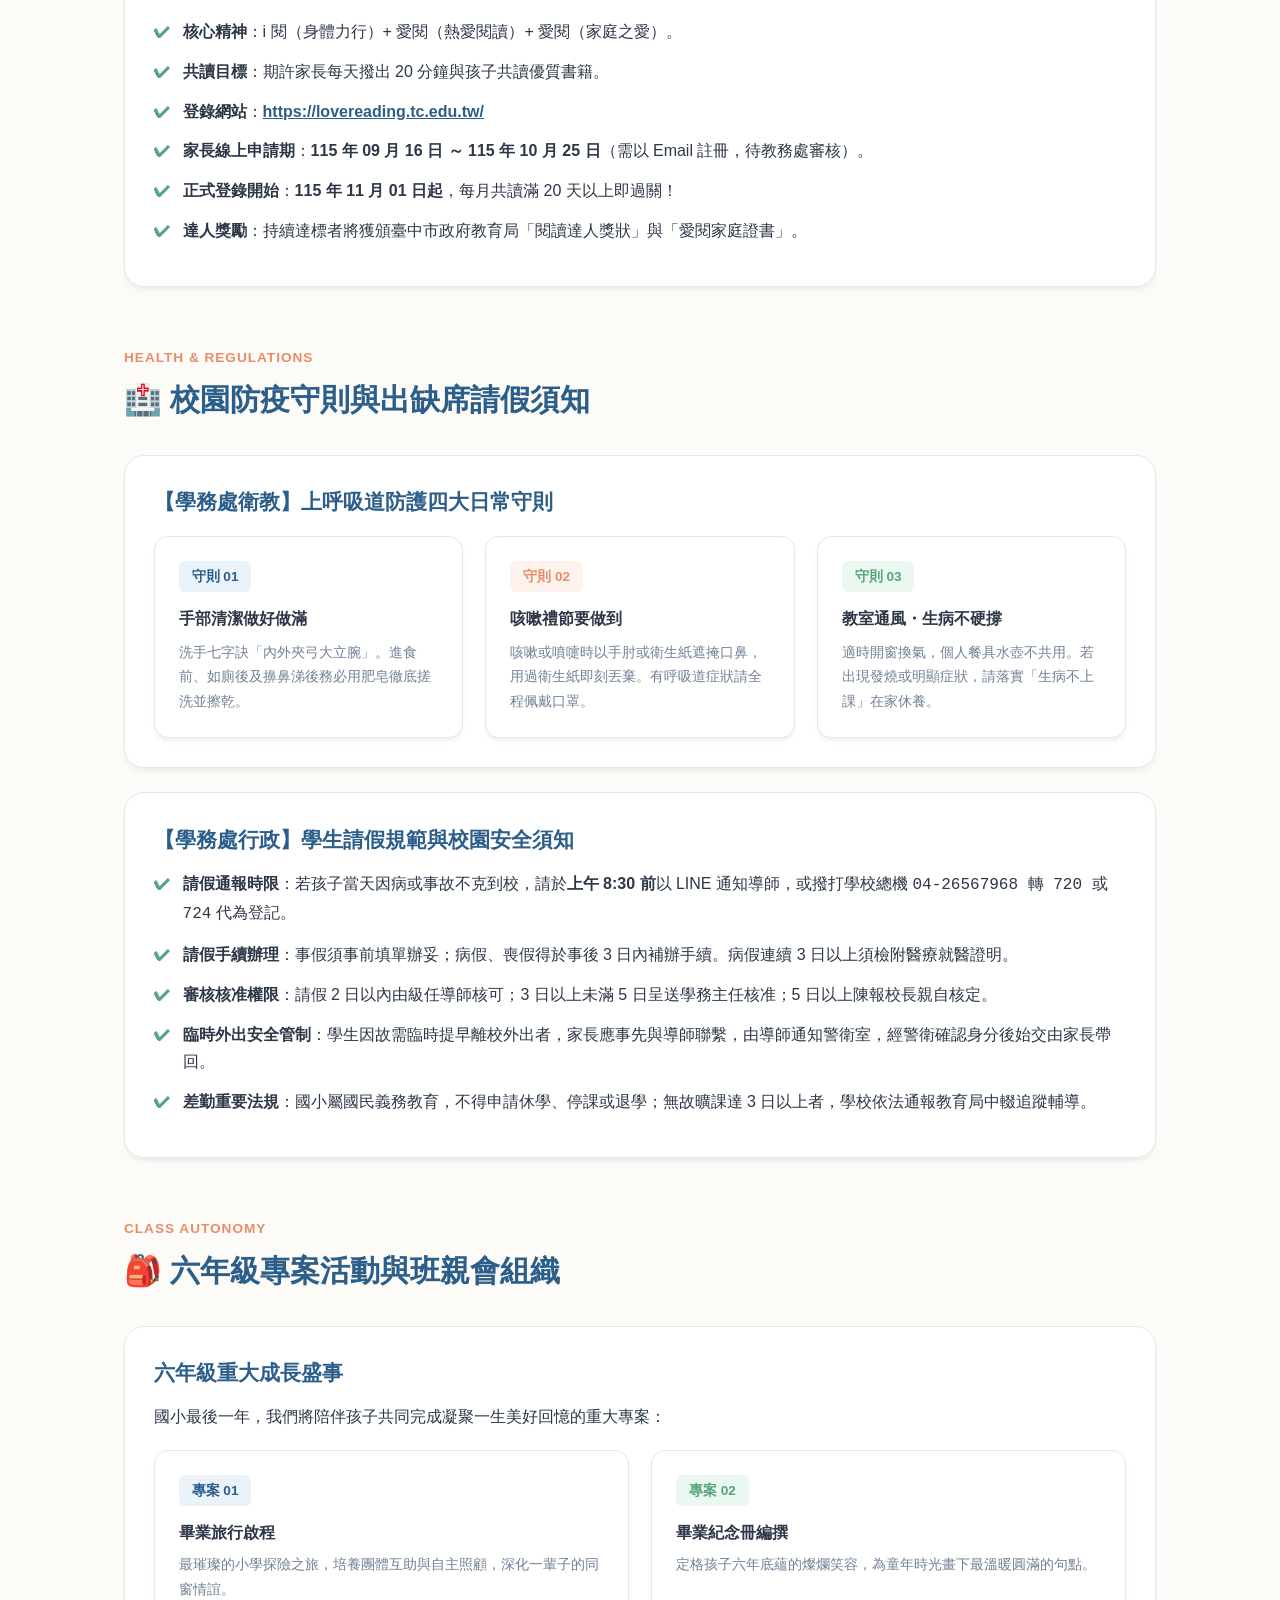
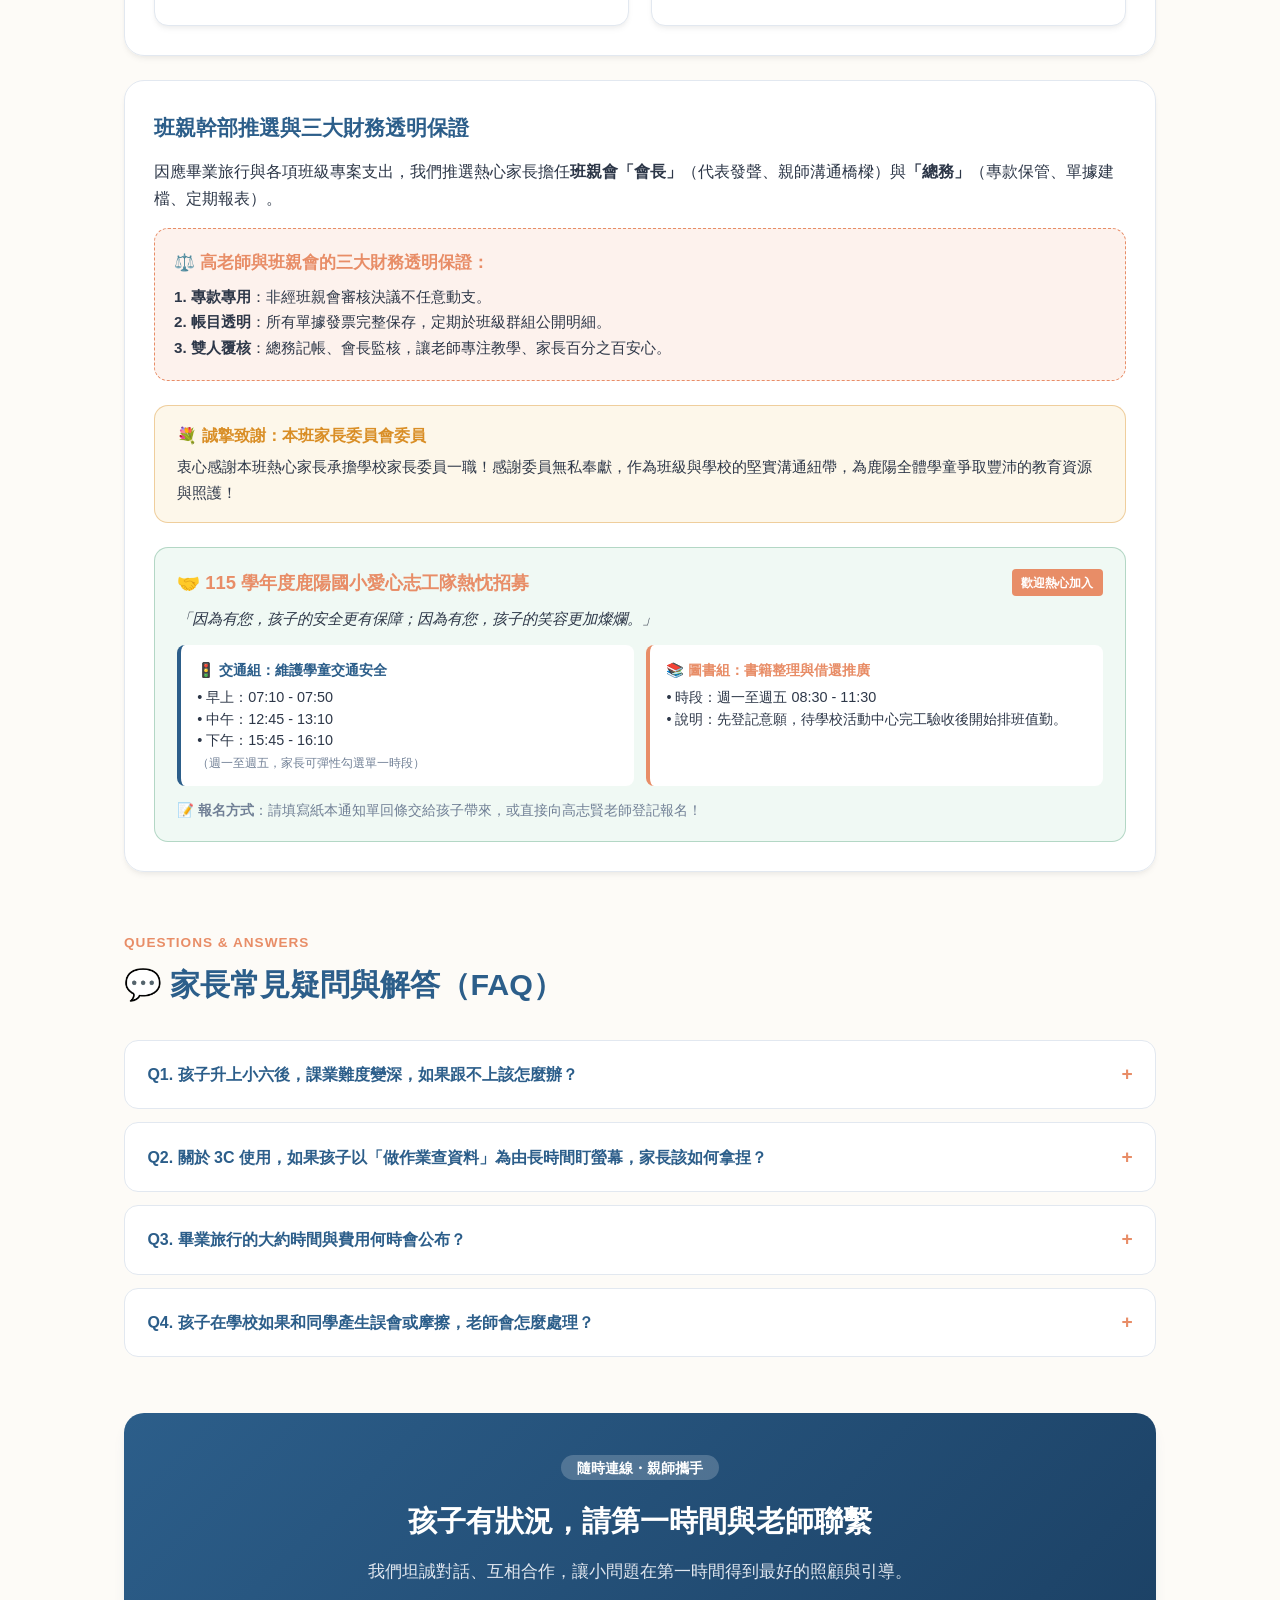
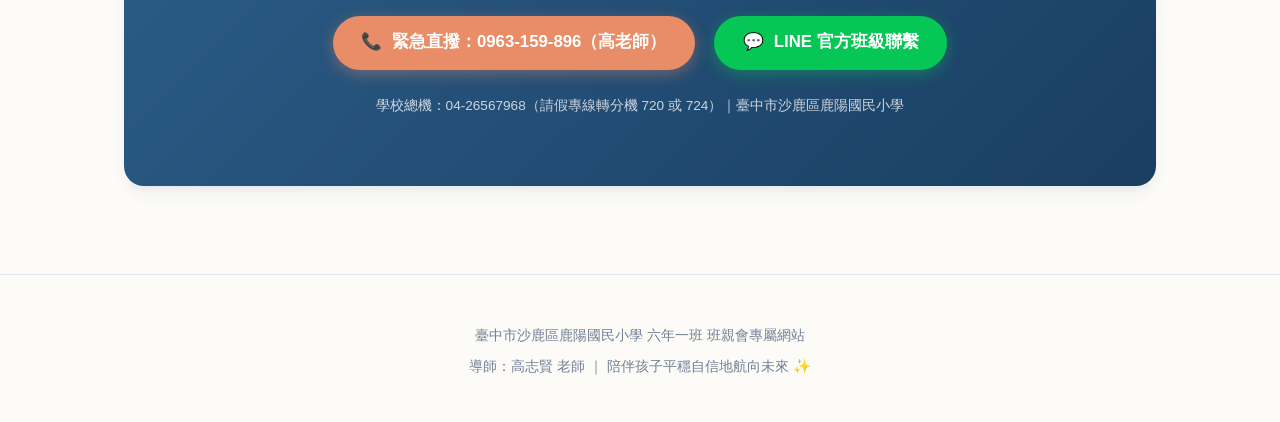
==== commit ec1b2db1: "feat: 新增國語日報數位(mdnereading)與Hami書城(hamibook)直連按鈕與全螢幕簡報快捷跳轉" ====
--- a/website/index.html
+++ b/website/index.html
@@ -171,9 +171,14 @@
               <li><strong>素養提問單</strong>：每篇附理解挑戰題，即時檢驗閱讀吸收。</li>
               <li><strong>登入管道</strong>：前往「加分吧」平臺，選擇「教育雲端帳號(OpenID)」即可登入。</li>
             </ul>
-            <a href="https://premium.learnmode.net/course/86" target="_blank" style="display: inline-flex; align-items: center; gap: 0.4rem; background: var(--secondary); color: #fff; text-decoration: none; padding: 0.5rem 1.2rem; border-radius: 50px; font-weight: bold; font-size: 0.9rem;">
-              <span>🌐</span> 前往加分吧登入國語日報
-            </a>
+            <div style="display: flex; gap: 0.6rem; flex-wrap: wrap; align-items: center;">
+              <a href="https://mdnereading.mdnkids.com/" target="_blank" style="display: inline-flex; align-items: center; gap: 0.5rem; background: var(--secondary); color: #fff; text-decoration: none; padding: 0.6rem 1.3rem; border-radius: 50px; font-weight: bold; font-size: 0.95rem; box-shadow: 0 4px 10px rgba(232, 141, 103, 0.35); transition: transform 0.2s;">
+                <span>📰</span> 前往【國語日報數位】網站
+              </a>
+              <a href="https://premium.learnmode.net/course/86" target="_blank" style="display: inline-flex; align-items: center; gap: 0.4rem; background: #FFF; color: var(--secondary); border: 1px solid var(--secondary); text-decoration: none; padding: 0.5rem 1rem; border-radius: 50px; font-weight: 600; font-size: 0.85rem;">
+                <span>🔑</span> 加分吧 OpenID 登入
+              </a>
+            </div>
           </div>
 
           <div style="background: #FFF; padding: 1.2rem; border-radius: var(--radius-md); border: 1px solid var(--card-border);">
@@ -187,9 +192,14 @@
               <li><strong>跨裝置離線看</strong>：手機、平板、電腦皆可讀，支援離線下載。</li>
               <li><strong>登入管道</strong>：經由教育局入口使用「OpenID 登入」或臺中市立圖書館借閱證號。</li>
             </ul>
-            <a href="https://api.kollect.com.tw/B2C/edu/entrance" target="_blank" style="display: inline-flex; align-items: center; gap: 0.4rem; background: var(--primary); color: #fff; text-decoration: none; padding: 0.5rem 1.2rem; border-radius: 50px; font-weight: bold; font-size: 0.9rem;">
-              <span>📲</span> 前往教育局 Hami 書城入口
-            </a>
+            <div style="display: flex; gap: 0.6rem; flex-wrap: wrap; align-items: center;">
+              <a href="https://www.hamibook.com.tw/Homes/book" target="_blank" style="display: inline-flex; align-items: center; gap: 0.5rem; background: var(--primary); color: #fff; text-decoration: none; padding: 0.6rem 1.3rem; border-radius: 50px; font-weight: bold; font-size: 0.95rem; box-shadow: 0 4px 10px rgba(44, 94, 138, 0.3); transition: transform 0.2s;">
+                <span>📚</span> 前往【Hami 書城】網站
+              </a>
+              <a href="https://api.kollect.com.tw/B2C/edu/entrance" target="_blank" style="display: inline-flex; align-items: center; gap: 0.4rem; background: #FFF; color: var(--primary); border: 1px solid var(--primary); text-decoration: none; padding: 0.5rem 1rem; border-radius: 50px; font-weight: 600; font-size: 0.85rem;">
+                <span>🔑</span> 教育局專屬入口 (OpenID)
+              </a>
+            </div>
           </div>
         </div>
       </div>
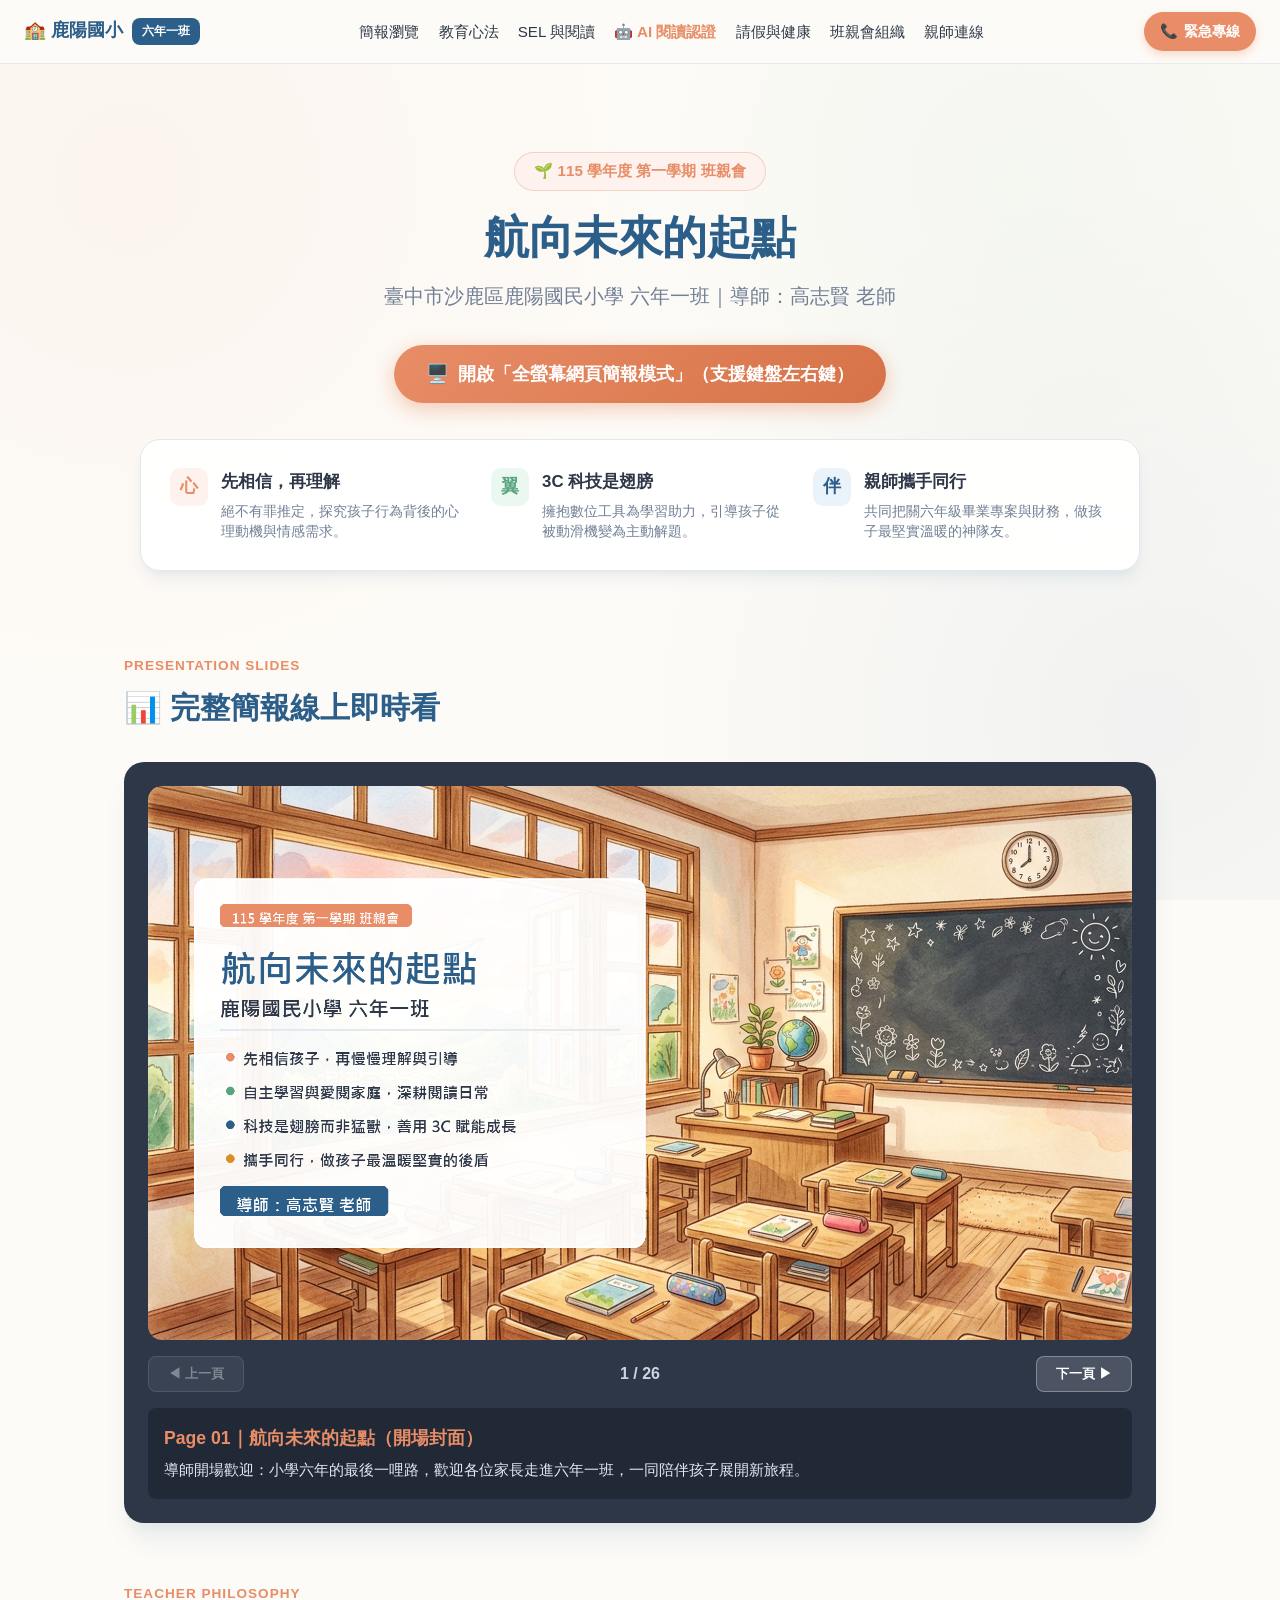
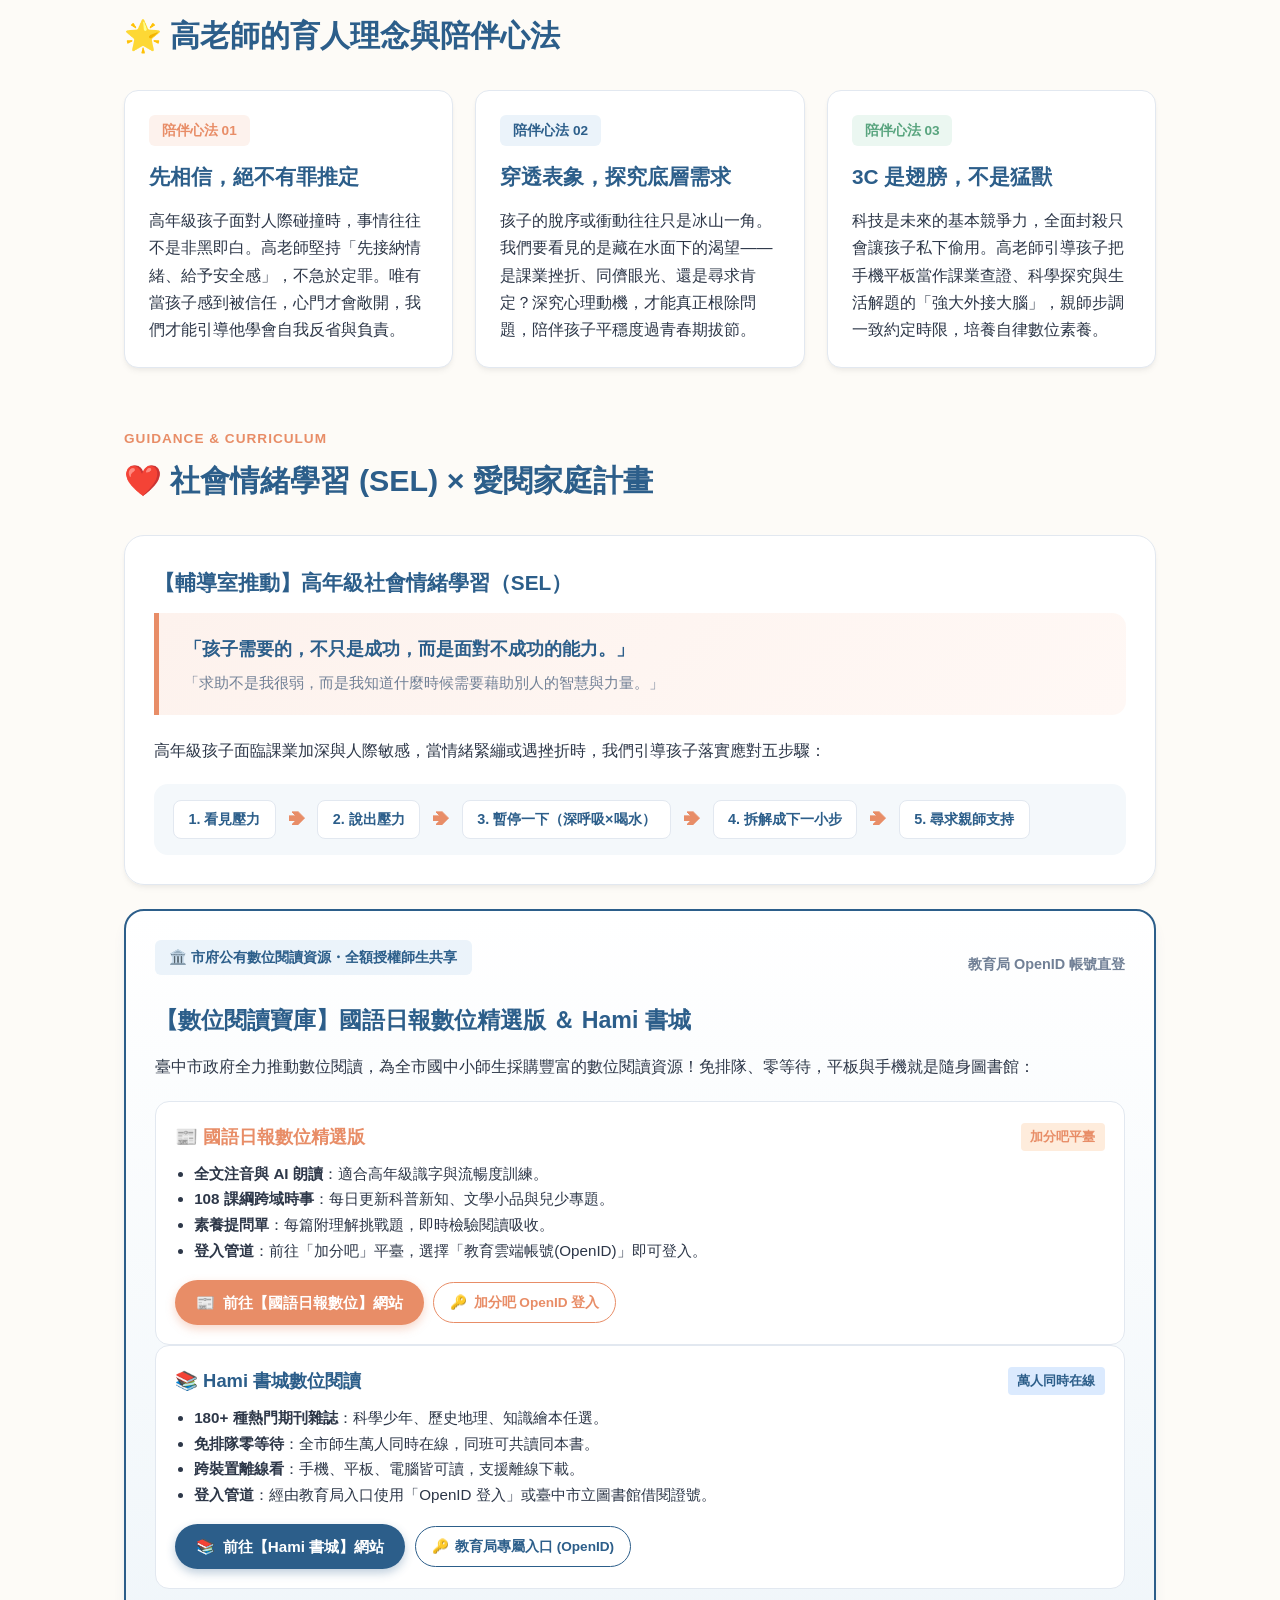
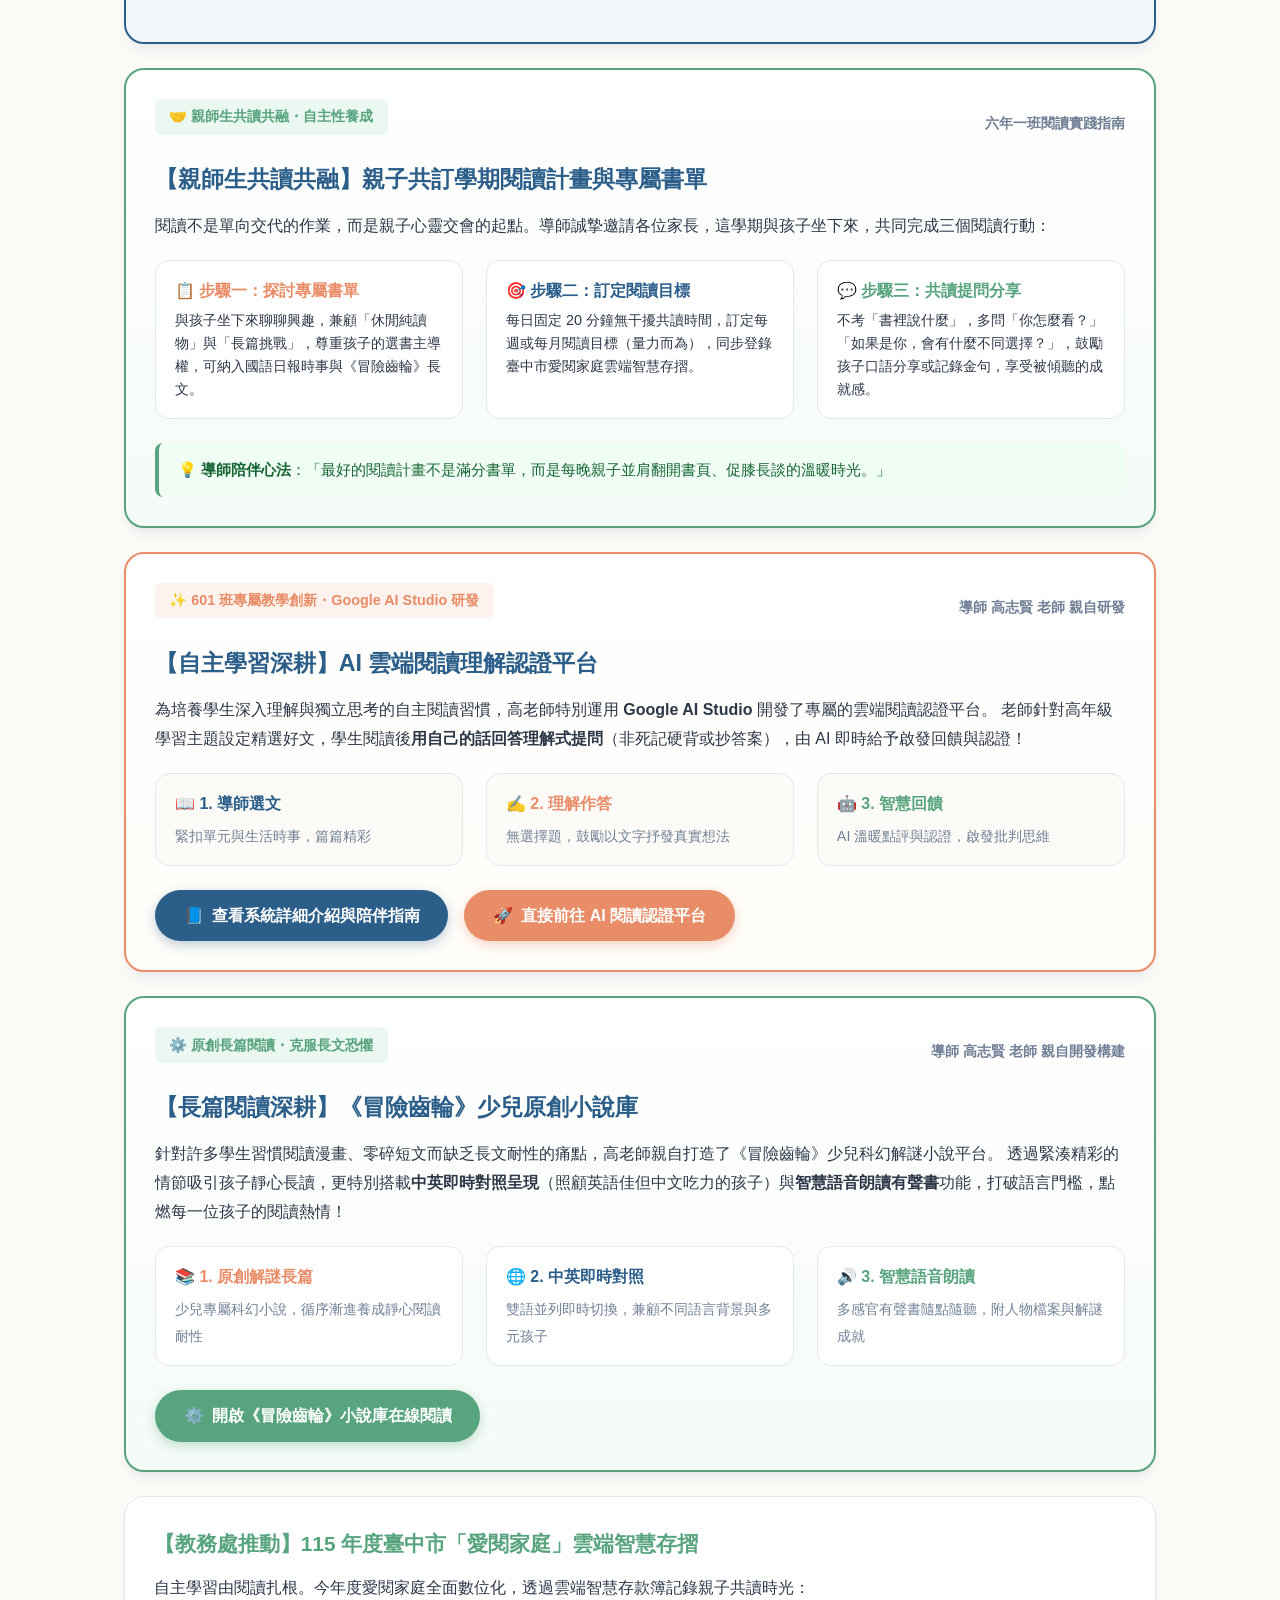
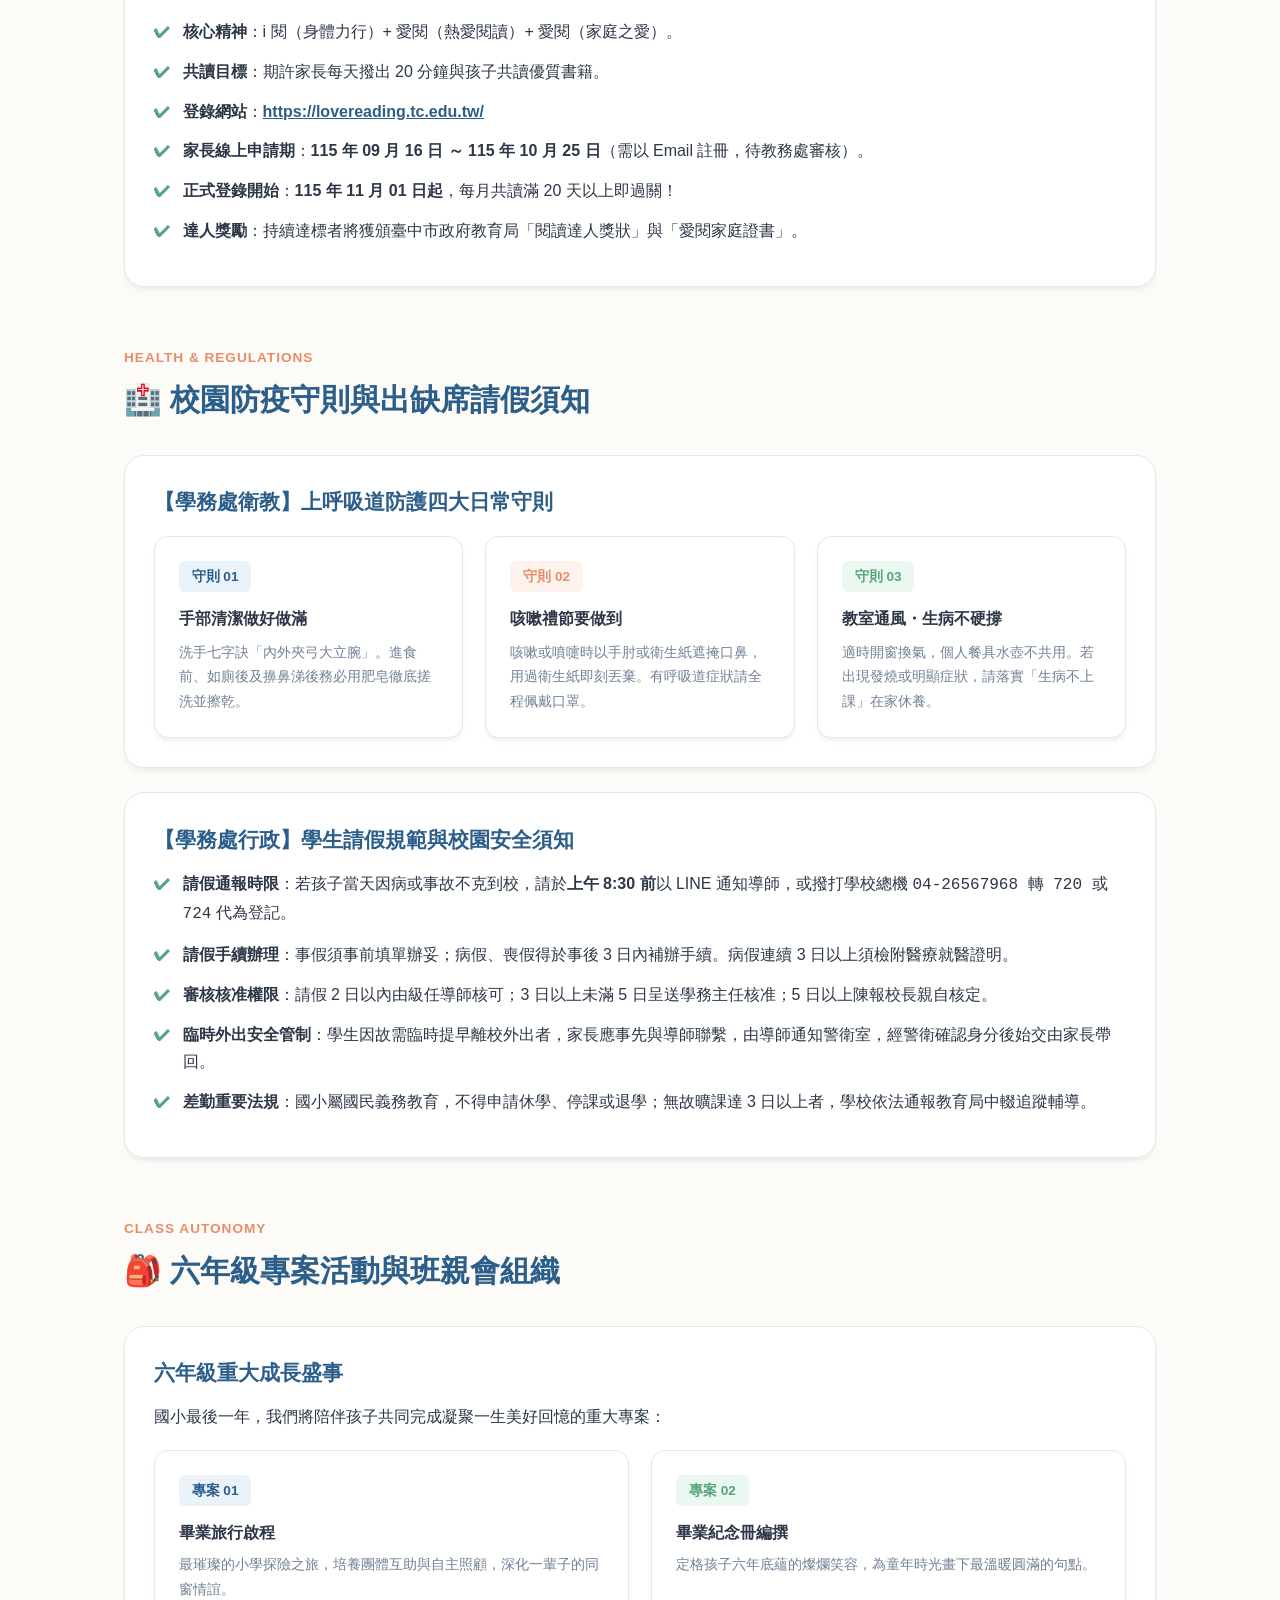
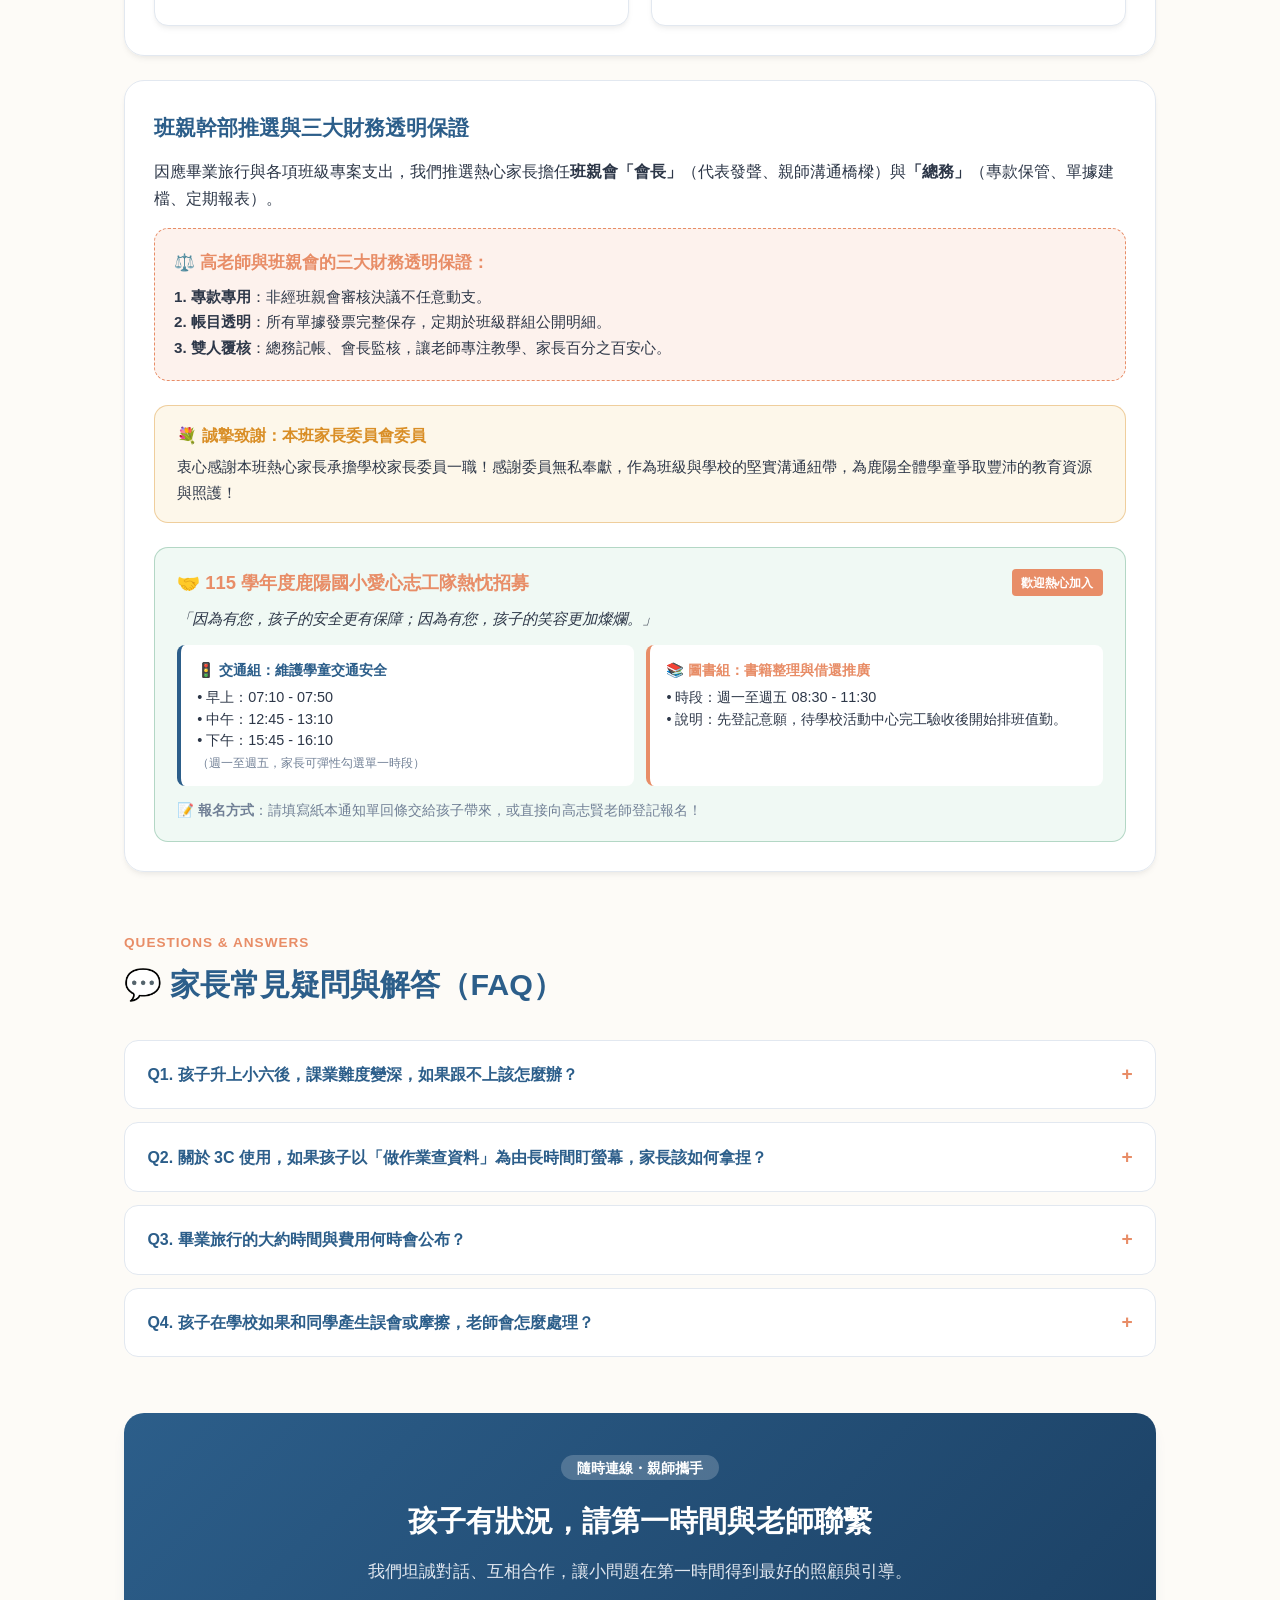
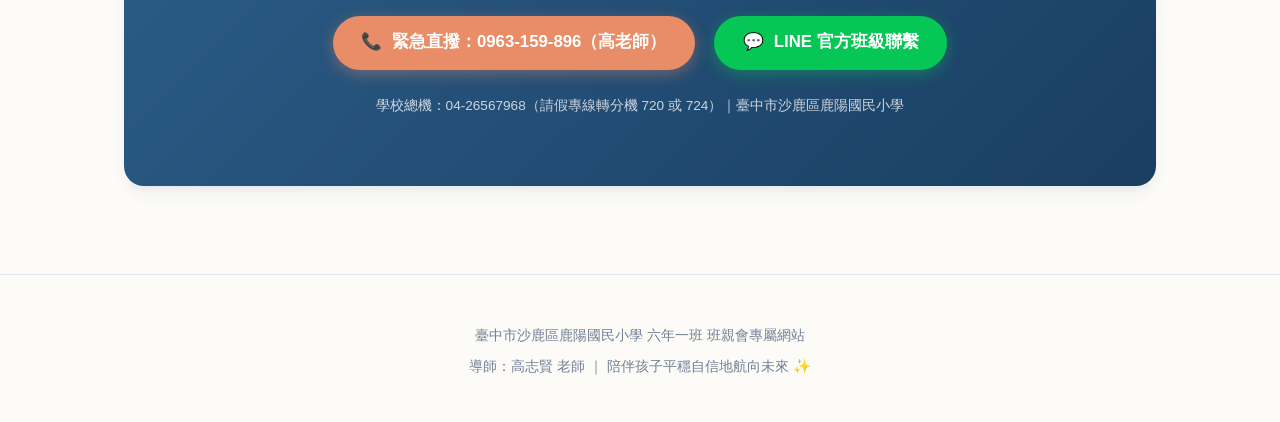
==== commit 86498522: "fix(slide-09): 移除第09頁'運用 Google AI 認證平台檢核理解'內容並優化排版" ====
--- a/website/index.html
+++ b/website/index.html
@@ -225,7 +225,7 @@
           <div style="background: #FFF; padding: 1rem 1.2rem; border-radius: var(--radius-md); border: 1px solid var(--card-border);">
             <strong style="color: var(--primary); display: block; margin-bottom: 0.3rem;">🎯 步驟二：訂定閱讀目標</strong>
             <span style="font-size: 0.9rem; color: var(--text-dark); line-height: 1.6; display: block;">
-              每日固定 20 分鐘無干擾共讀時間，訂定每週或每月閱讀目標（量力而為），同步登錄臺中市愛閱家庭智慧存摺與 AI 認證平台。
+              每日固定 20 分鐘無干擾共讀時間，訂定每週或每月閱讀目標（量力而為），同步登錄臺中市愛閱家庭雲端智慧存摺。
             </span>
           </div>
           <div style="background: #FFF; padding: 1rem 1.2rem; border-radius: var(--radius-md); border: 1px solid var(--card-border);">
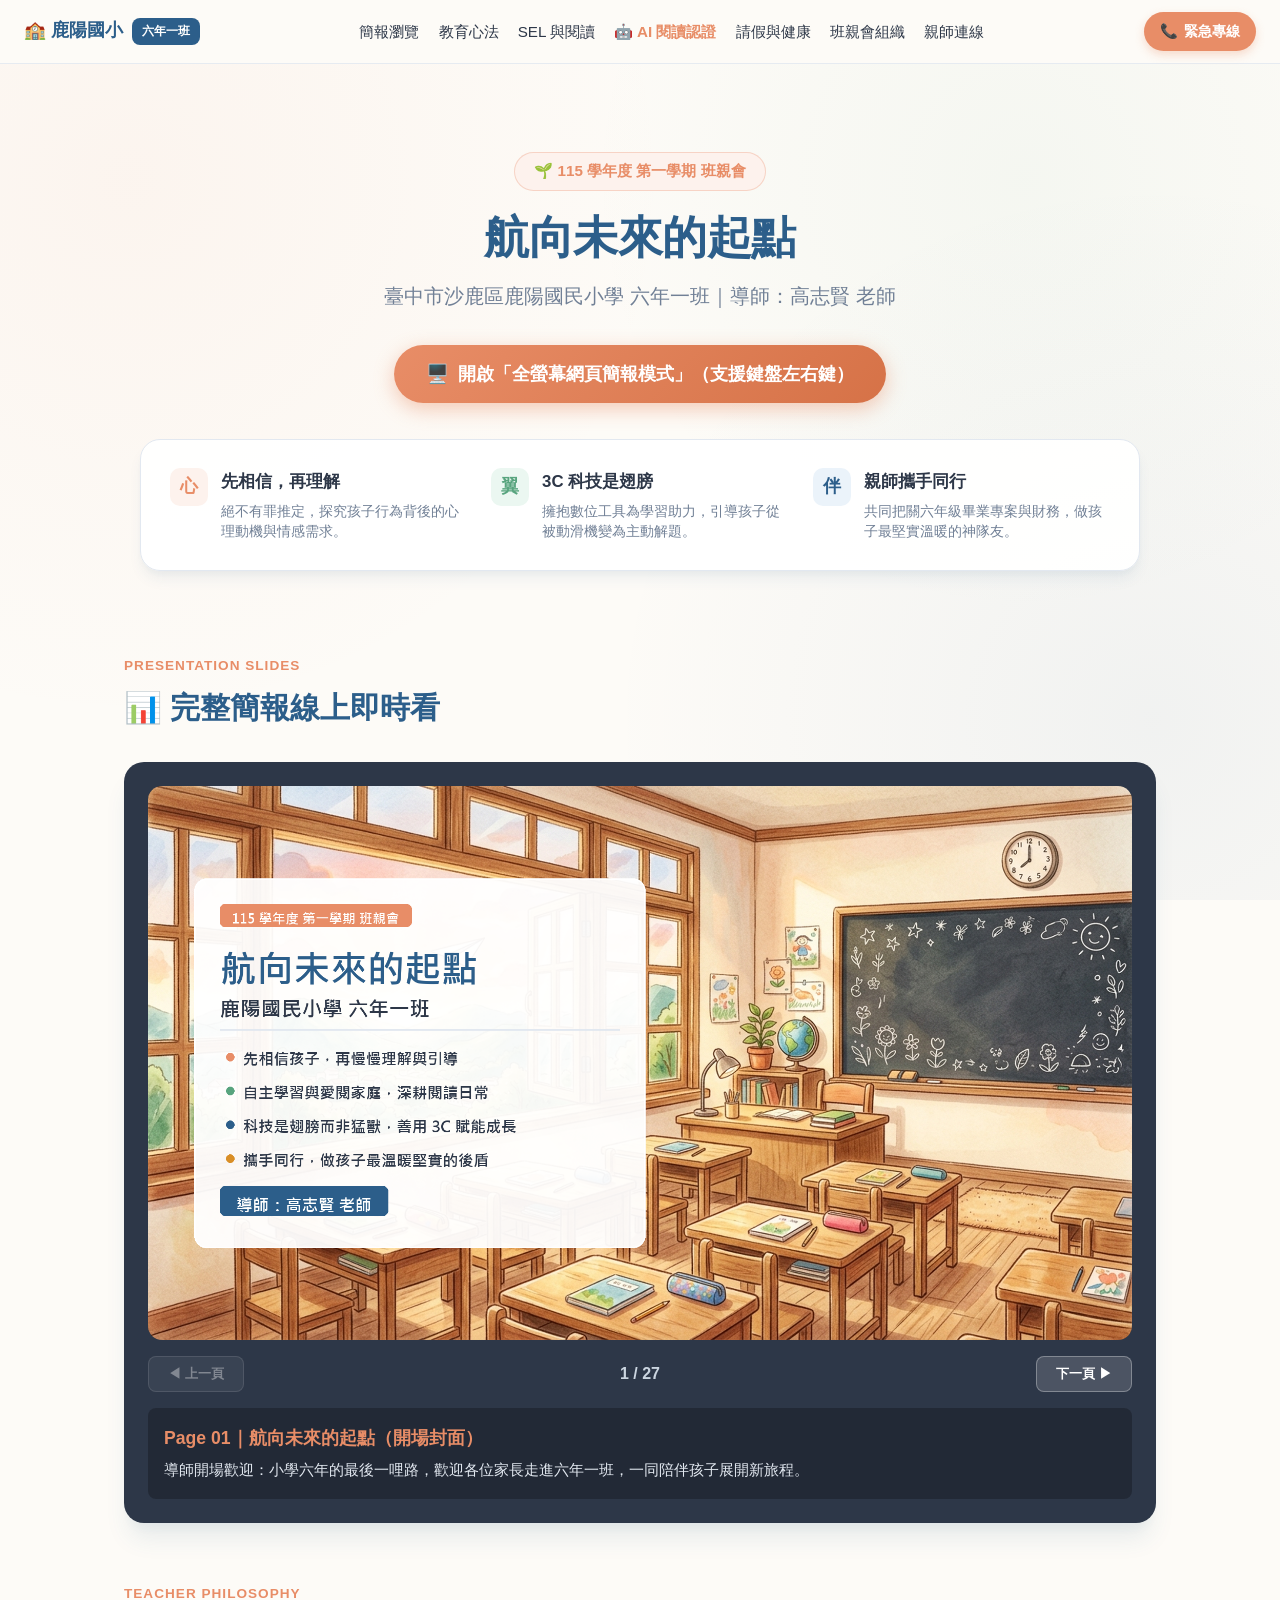
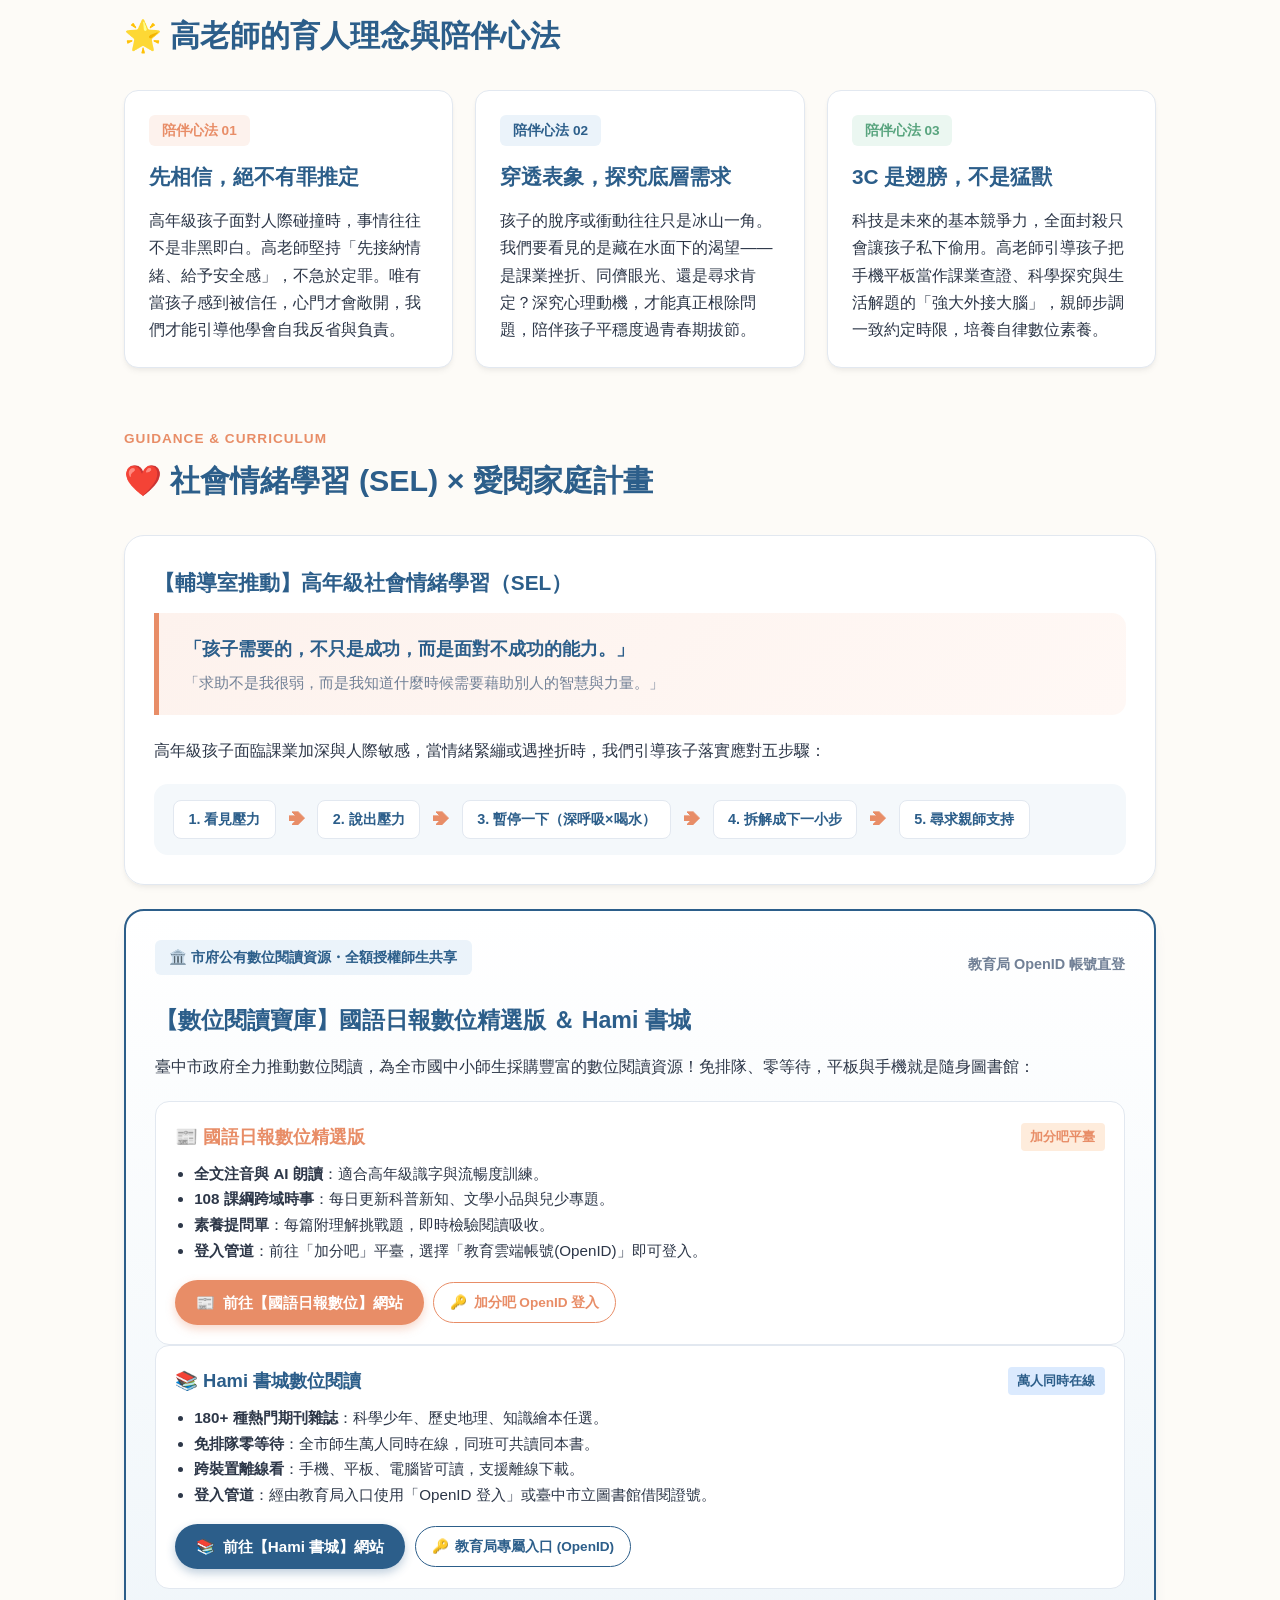
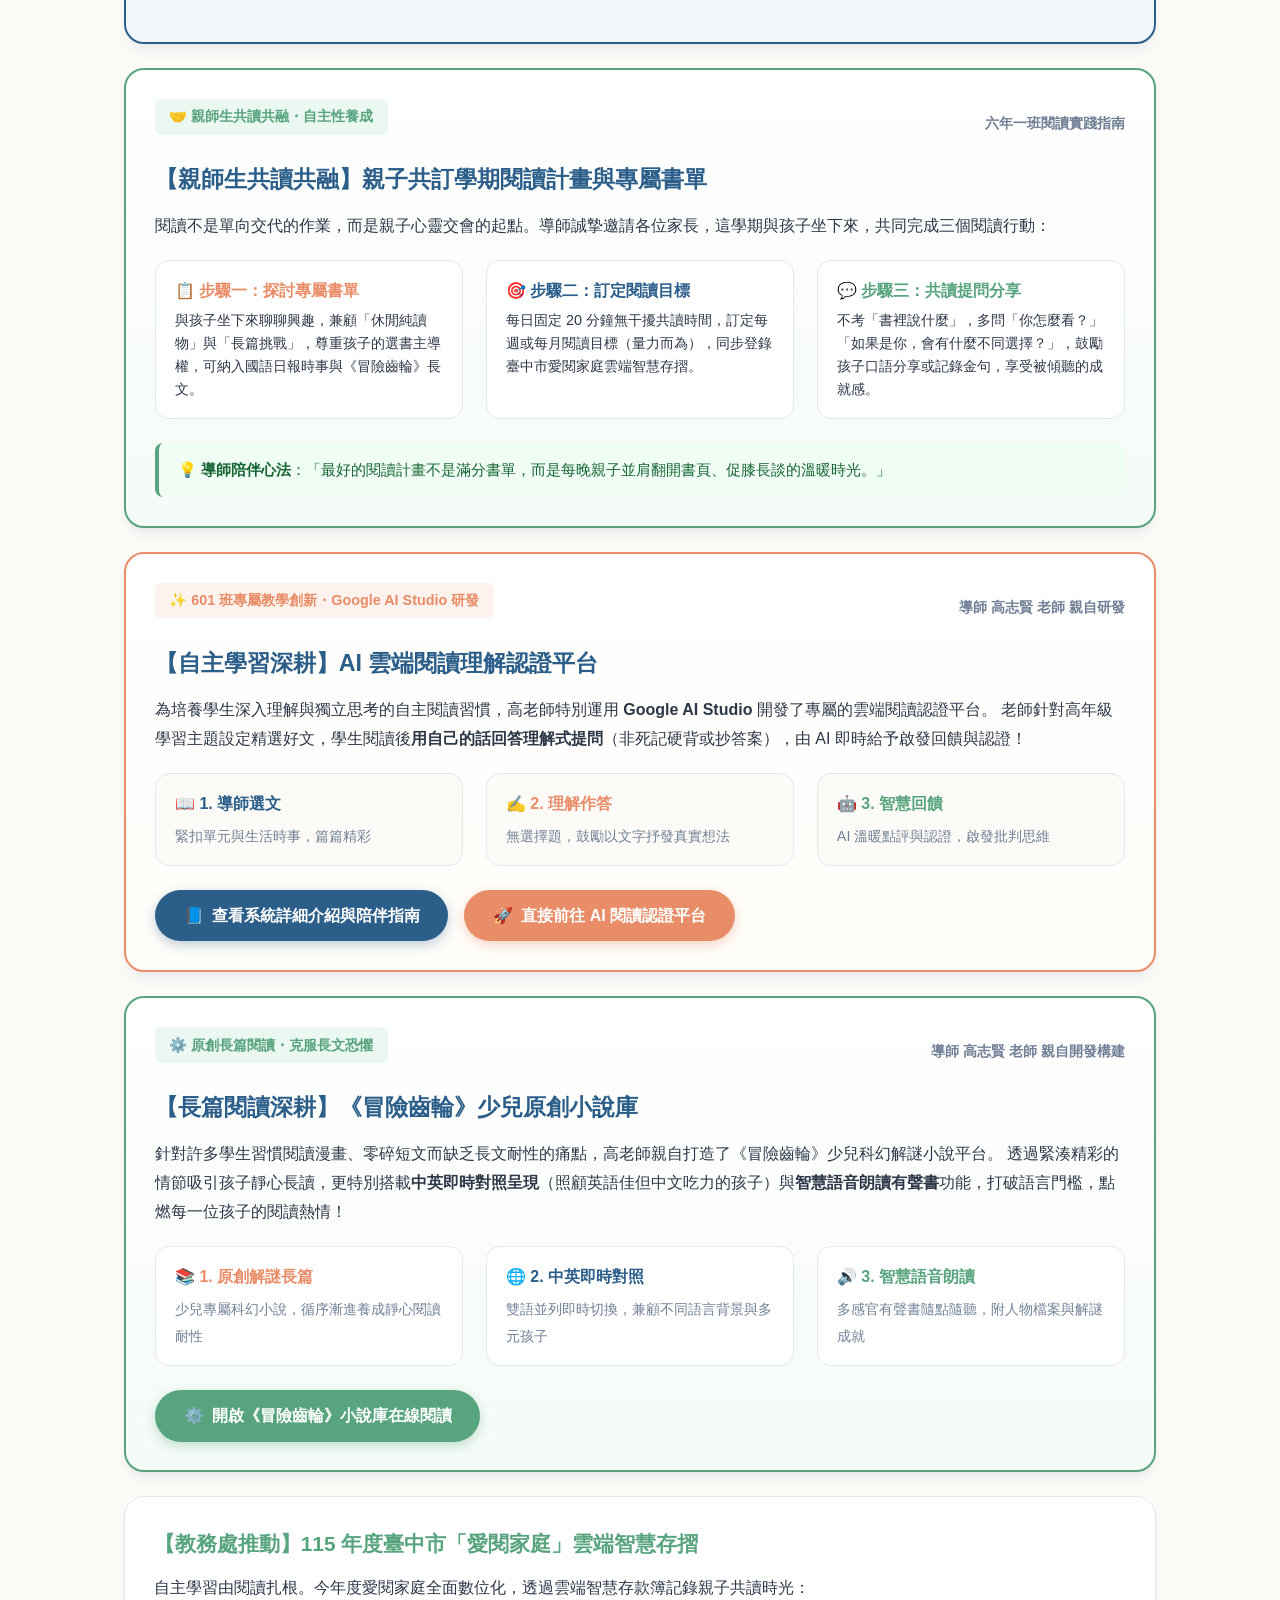
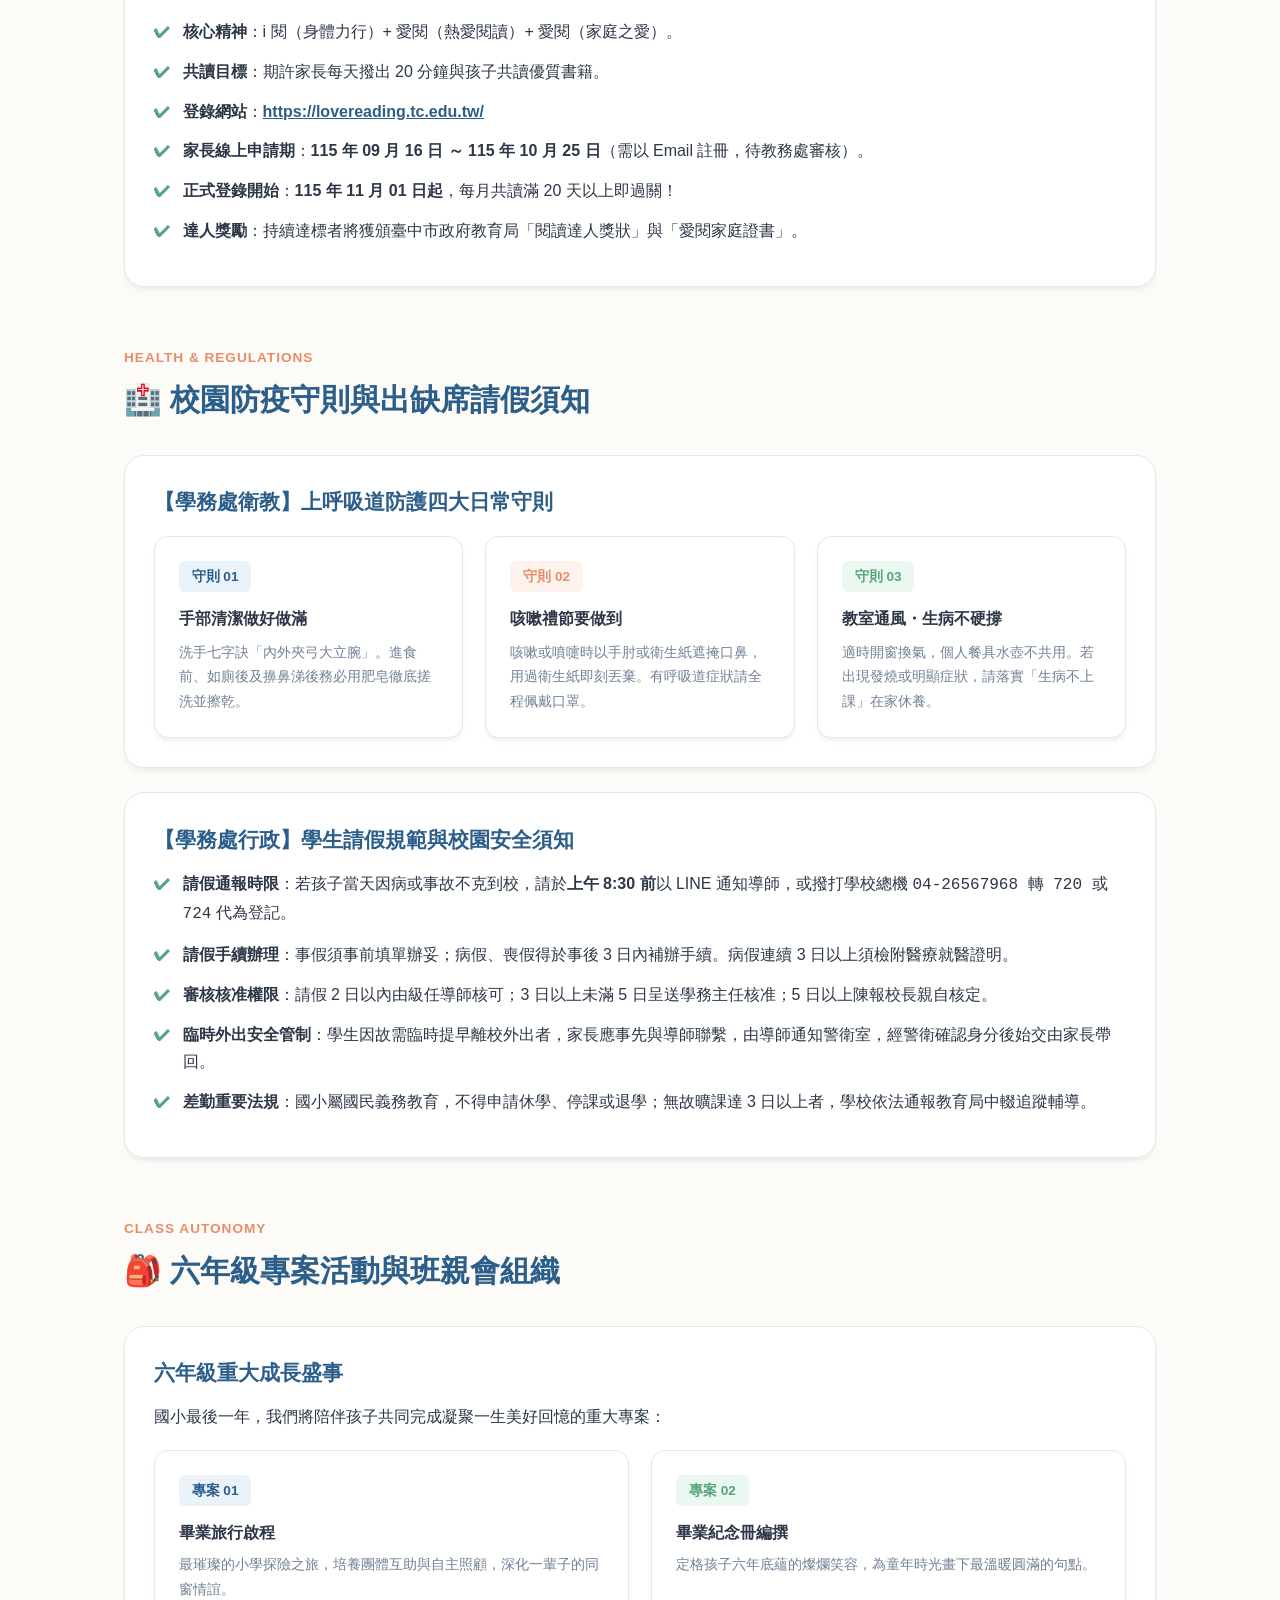
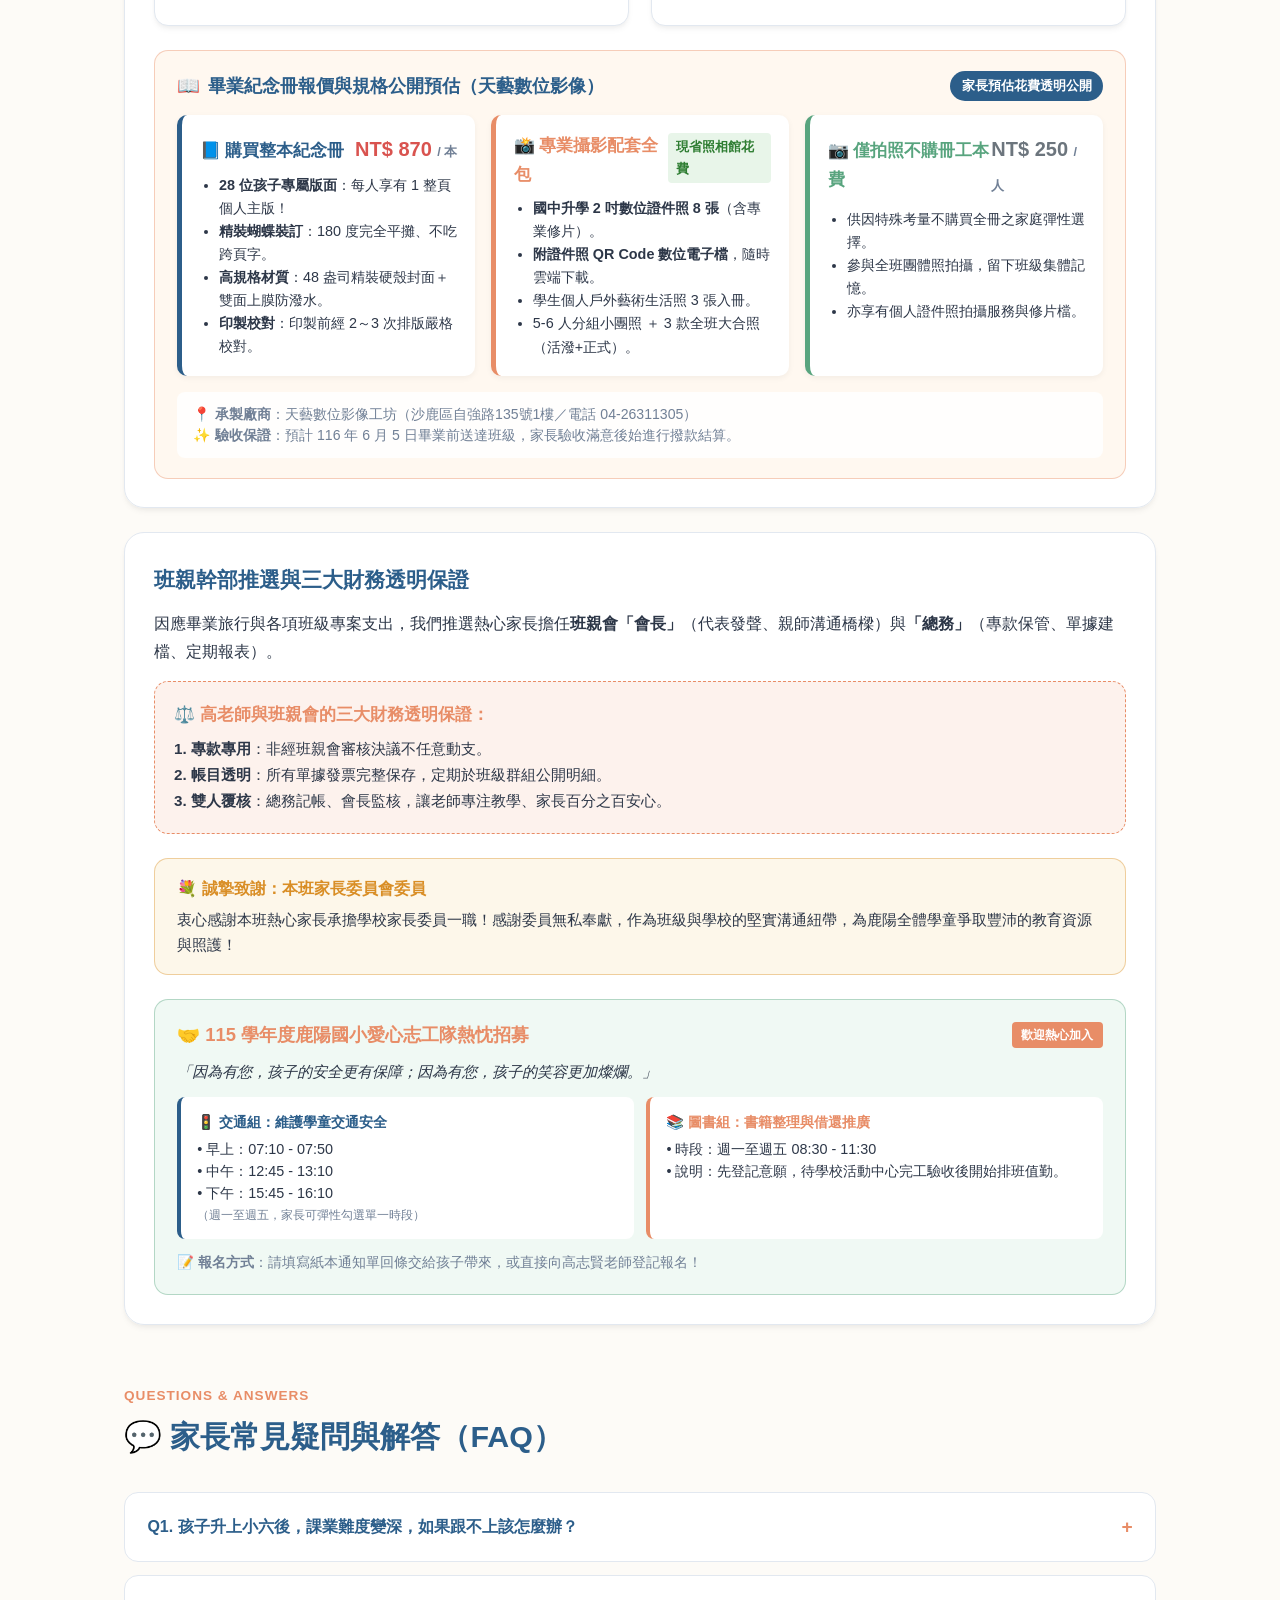
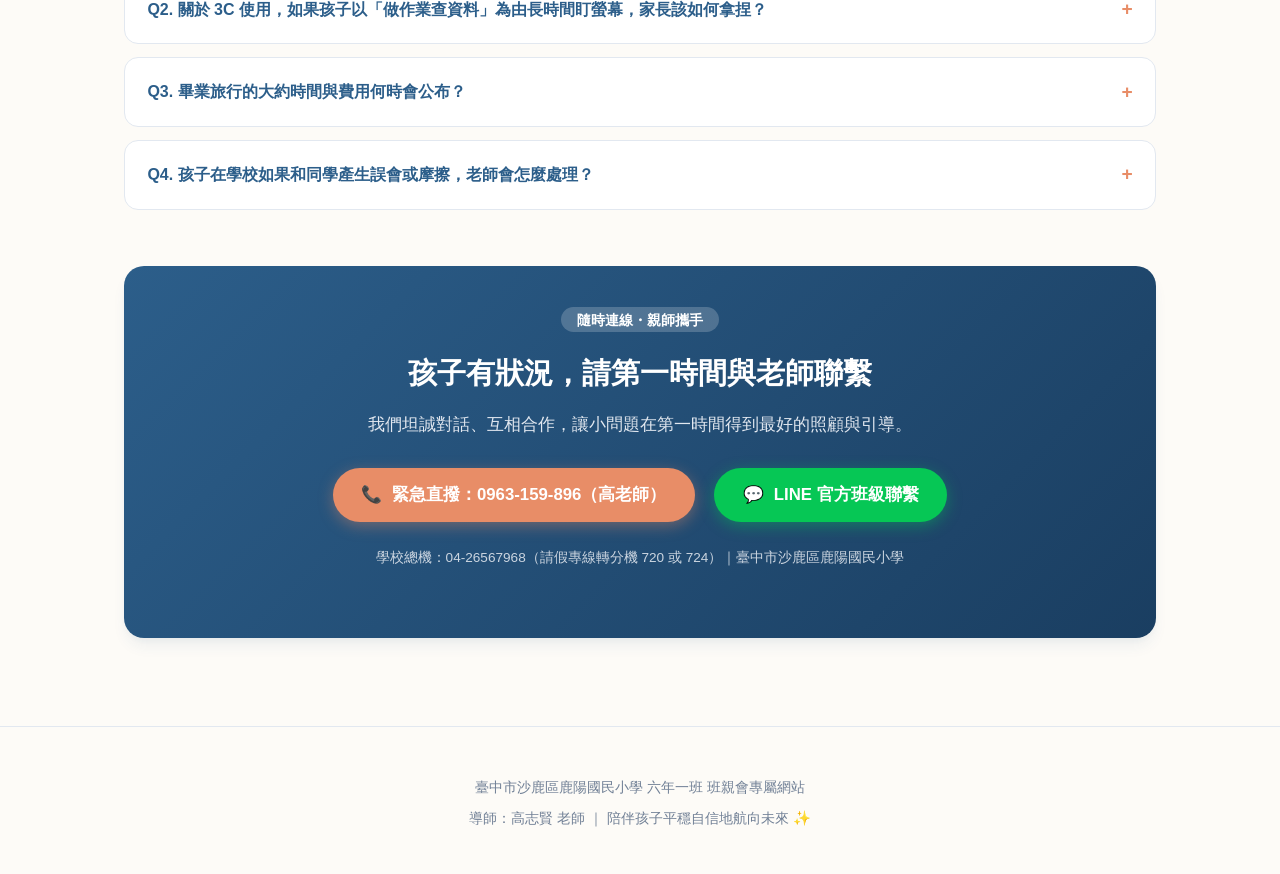
==== commit 64dc7c9b: "feat: 擴充至 27 頁簡報，公開天藝數位影像畢業紀念冊報價(每本870元/拍照250元/蝴蝶裝/含2吋證件照8張)" ====
--- a/website/index.html
+++ b/website/index.html
@@ -83,7 +83,7 @@
         </div>
         <div class="viewer-controls">
           <button id="slide-prev" class="btn-nav">◀ 上一頁</button>
-          <span id="slide-counter" class="slide-counter">1 / 26</span>
+          <span id="slide-counter" class="slide-counter">1 / 27</span>
           <button id="slide-next" class="btn-nav">下一頁 ▶</button>
         </div>
         <div class="slide-caption-box">
@@ -392,6 +392,64 @@
             <p style="font-size: 0.9rem; color: var(--text-muted);">定格孩子六年底蘊的燦爛笑容，為童年時光畫下最溫暖圓滿的句點。</p>
           </div>
         </div>
+
+        <!-- 畢業紀念冊規格與費用公開預估 -->
+        <div style="margin-top: 1.5rem; padding: 1.2rem 1.4rem; background: #FFF8F0; border-radius: var(--radius-md); border: 1.5px solid rgba(232, 141, 103, 0.4);">
+          <div style="display: flex; align-items: center; justify-content: space-between; flex-wrap: wrap; gap: 0.5rem; margin-bottom: 0.8rem;">
+            <h4 style="color: var(--primary); margin: 0; font-size: 1.15rem; display: flex; align-items: center; gap: 0.5rem;">
+              <span>📖</span> 畢業紀念冊報價與規格公開預估（天藝數位影像）
+            </h4>
+            <span style="background: var(--primary); color: #fff; font-size: 0.8rem; padding: 0.25rem 0.7rem; border-radius: 20px; font-weight: 700;">家長預估花費透明公開</span>
+          </div>
+
+          <div style="display: grid; grid-template-columns: repeat(auto-fit, minmax(260px, 1fr)); gap: 1rem; margin-bottom: 1rem;">
+            <!-- 方案 A: 購買整本紀念冊 -->
+            <div style="background: #FFF; padding: 1.1rem; border-radius: 10px; border-left: 5px solid var(--primary); box-shadow: 0 2px 6px rgba(0,0,0,0.05);">
+              <div style="display: flex; justify-content: space-between; align-items: baseline; margin-bottom: 0.5rem;">
+                <strong style="color: var(--primary); font-size: 1.05rem;">📘 購買整本紀念冊</strong>
+                <span style="font-size: 1.25rem; font-weight: 900; color: #D9534F;">NT$ 870 <small style="font-size: 0.8rem; color: var(--text-muted);">/ 本</small></span>
+              </div>
+              <ul style="padding-left: 1.2rem; margin: 0; font-size: 0.9rem; color: var(--text-dark); line-height: 1.6;">
+                <li><strong>28 位孩子專屬版面</strong>：每人享有 1 整頁個人主版！</li>
+                <li><strong>精裝蝴蝶裝訂</strong>：180 度完全平攤、不吃跨頁字。</li>
+                <li><strong>高規格材質</strong>：48 盎司精裝硬殼封面＋雙面上膜防潑水。</li>
+                <li><strong>印製校對</strong>：印製前經 2～3 次排版嚴格校對。</li>
+              </ul>
+            </div>
+
+            <!-- 專業攝影配套全包贈送 -->
+            <div style="background: #FFF; padding: 1.1rem; border-radius: 10px; border-left: 5px solid var(--secondary); box-shadow: 0 2px 6px rgba(0,0,0,0.05);">
+              <div style="display: flex; justify-content: space-between; align-items: baseline; margin-bottom: 0.5rem;">
+                <strong style="color: var(--secondary); font-size: 1.05rem;">📸 專業攝影配套全包</strong>
+                <span style="background: #E8F5E9; color: #2E7D32; font-size: 0.8rem; padding: 0.2rem 0.5rem; border-radius: 4px; font-weight: bold;">現省照相館花費</span>
+              </div>
+              <ul style="padding-left: 1.2rem; margin: 0; font-size: 0.9rem; color: var(--text-dark); line-height: 1.6;">
+                <li><strong>國中升學 2 吋數位證件照 8 張</strong>（含專業修片）。</li>
+                <li><strong>附證件照 QR Code 數位電子檔</strong>，隨時雲端下載。</li>
+                <li>學生個人戶外藝術生活照 3 張入冊。</li>
+                <li>5-6 人分組小團照 ＋ 3 款全班大合照（活潑+正式）。</li>
+              </ul>
+            </div>
+
+            <!-- 方案 B: 僅拍照不購冊 -->
+            <div style="background: #FFF; padding: 1.1rem; border-radius: 10px; border-left: 5px solid var(--accent); box-shadow: 0 2px 6px rgba(0,0,0,0.05);">
+              <div style="display: flex; justify-content: space-between; align-items: baseline; margin-bottom: 0.5rem;">
+                <strong style="color: var(--accent); font-size: 1.05rem;">📷 僅拍照不購冊工本費</strong>
+                <span style="font-size: 1.25rem; font-weight: 900; color: #6C757D;">NT$ 250 <small style="font-size: 0.8rem; color: var(--text-muted);">/ 人</small></span>
+              </div>
+              <ul style="padding-left: 1.2rem; margin: 0; font-size: 0.9rem; color: var(--text-dark); line-height: 1.6;">
+                <li>供因特殊考量不購買全冊之家庭彈性選擇。</li>
+                <li>參與全班團體照拍攝，留下班級集體記憶。</li>
+                <li>亦享有個人證件照拍攝服務與修片檔。</li>
+              </ul>
+            </div>
+          </div>
+
+          <div style="background: rgba(255,255,255,0.85); padding: 0.75rem 1rem; border-radius: 8px; font-size: 0.88rem; color: var(--text-muted); line-height: 1.5;">
+            📍 <strong>承製廠商</strong>：天藝數位影像工坊（沙鹿區自強路135號1樓／電話 04-26311305）<br>
+            ✨ <strong>驗收保證</strong>：預計 116 年 6 月 5 日畢業前送達班級，家長驗收滿意後始進行撥款結算。
+          </div>
+        </div>
       </div>
 
       <div class="card">
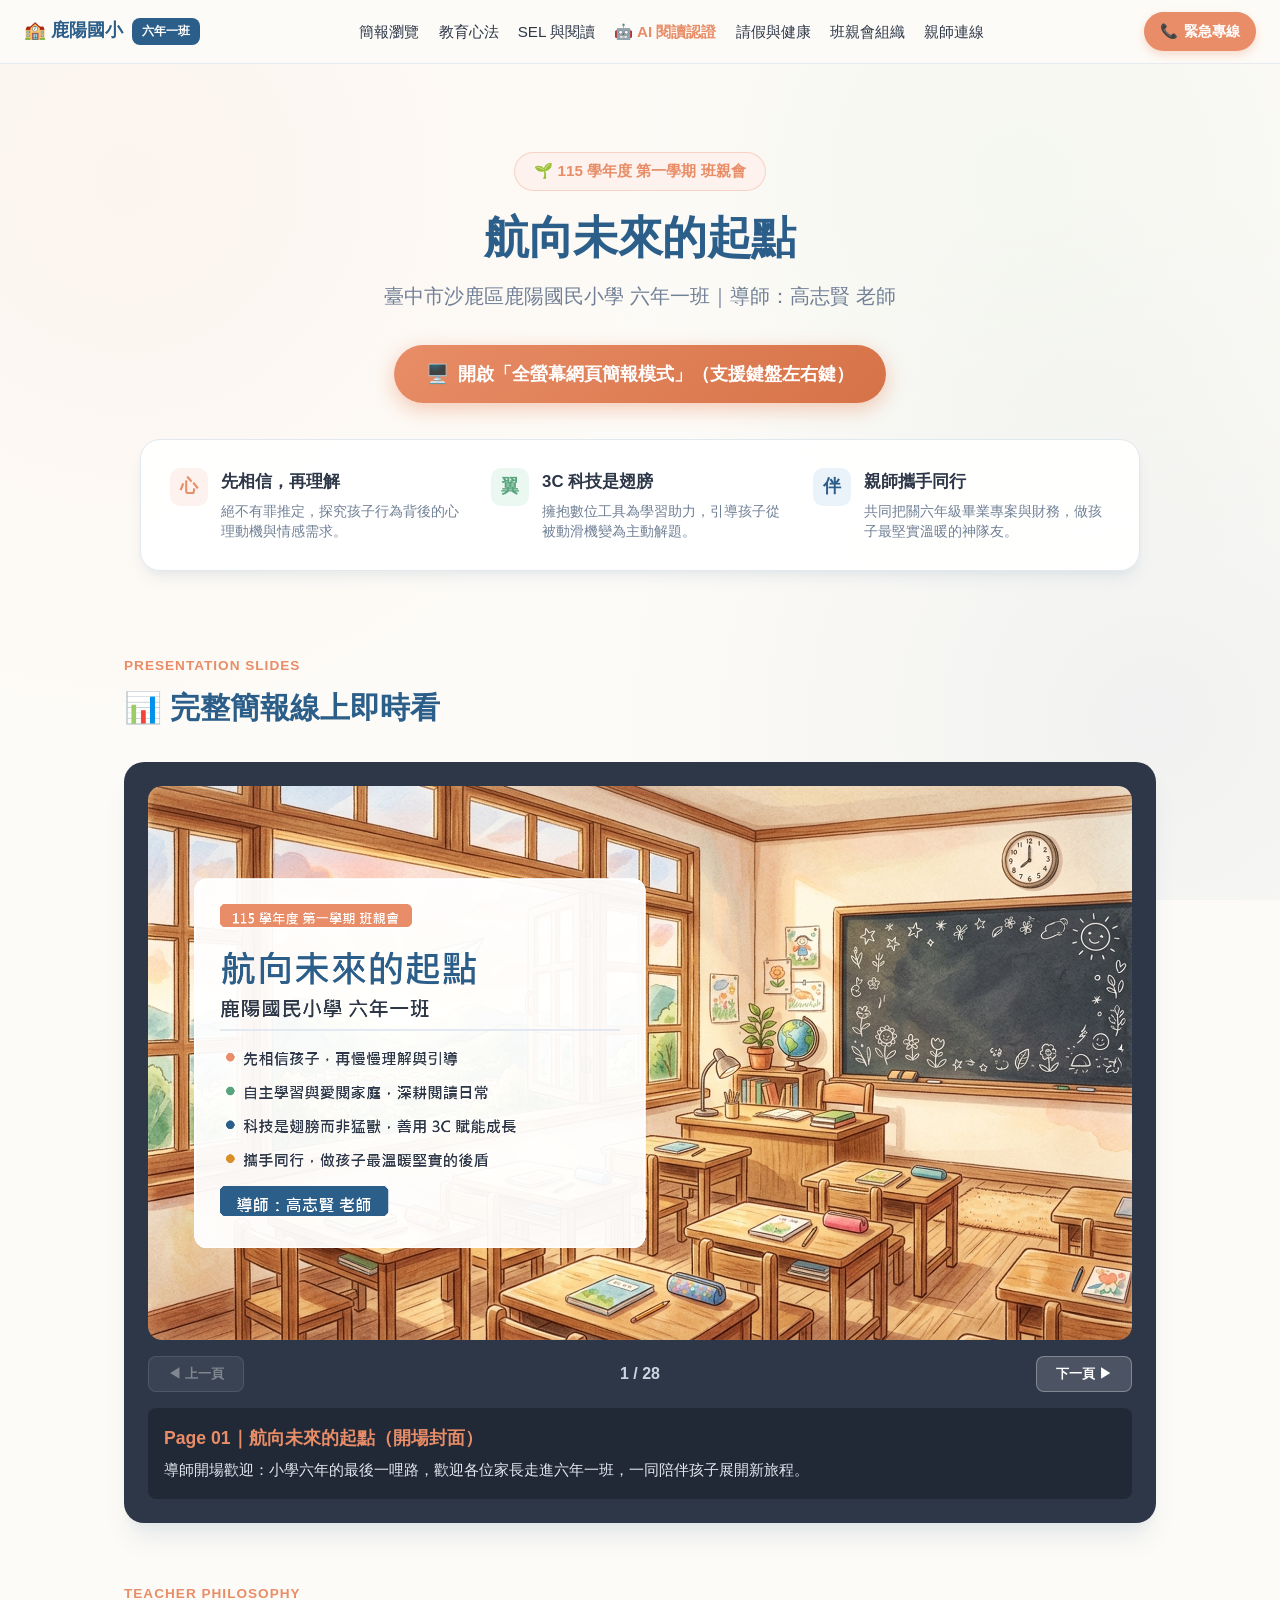
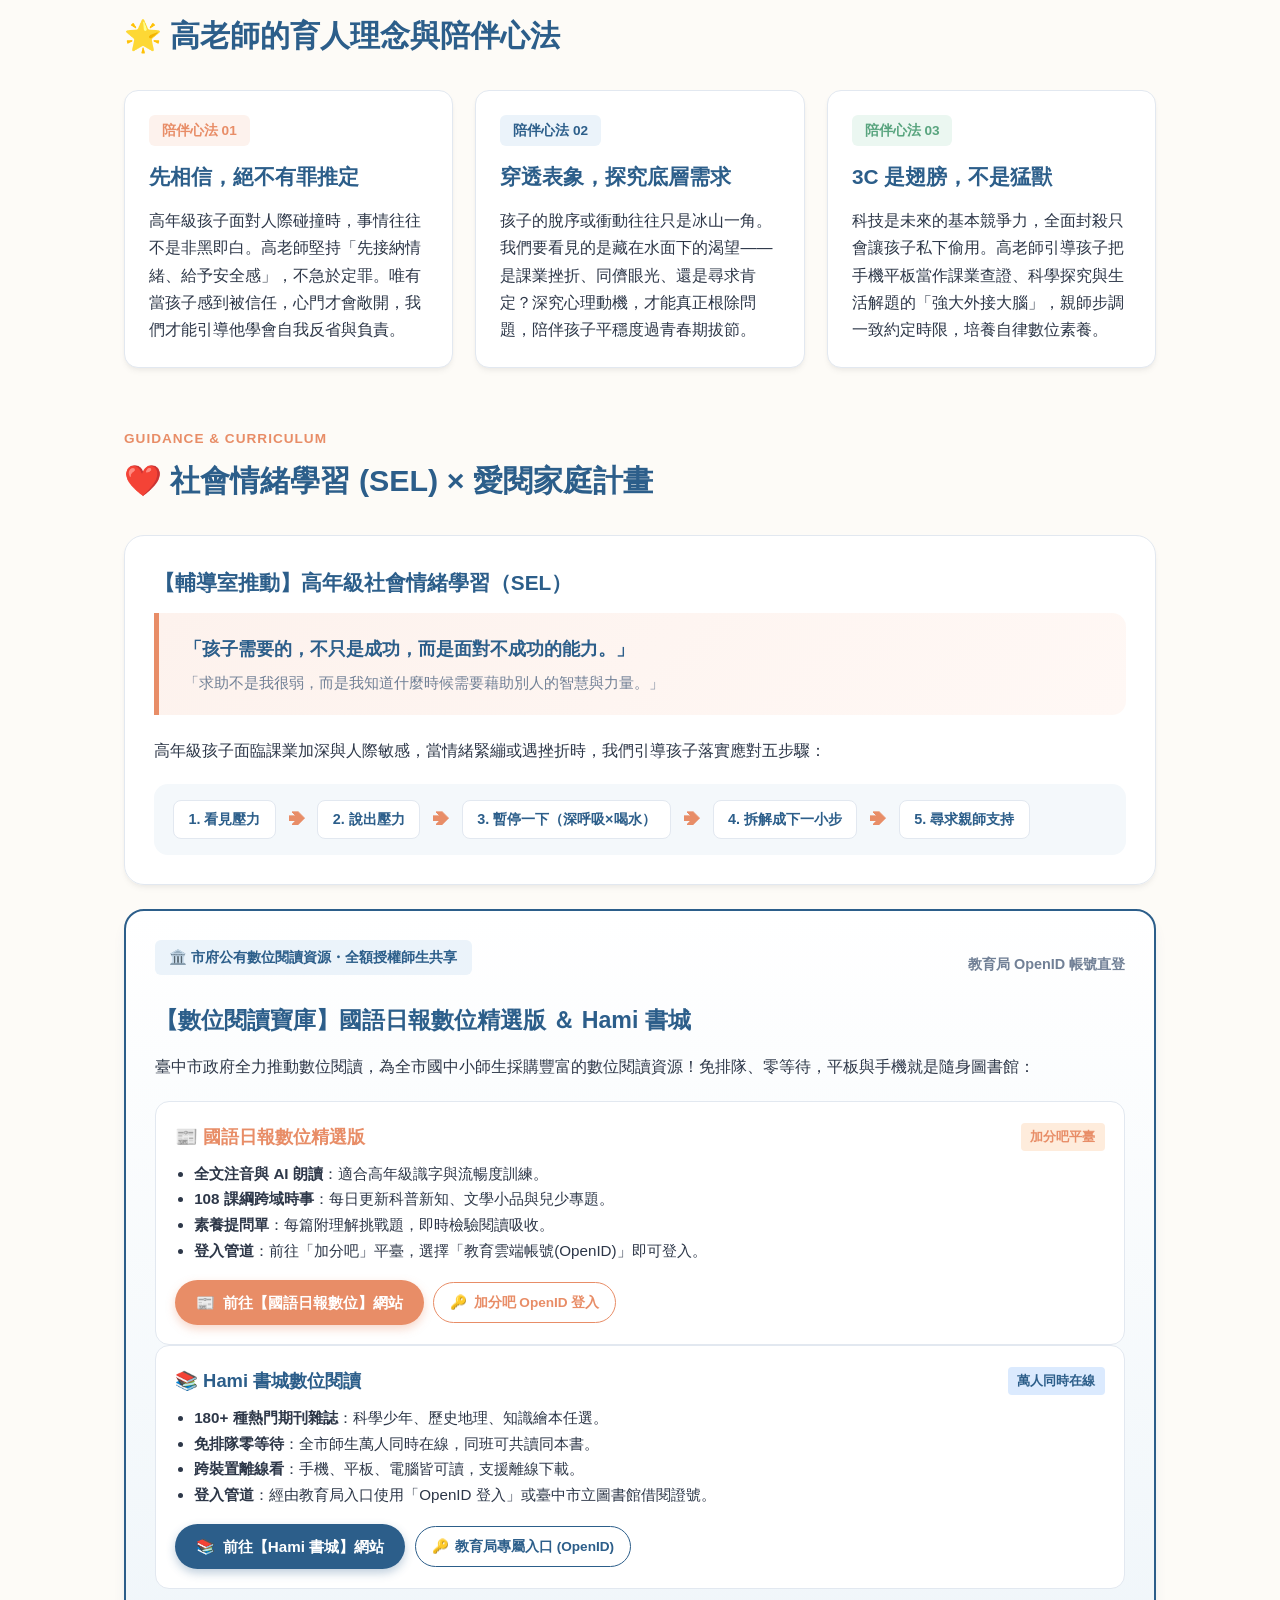
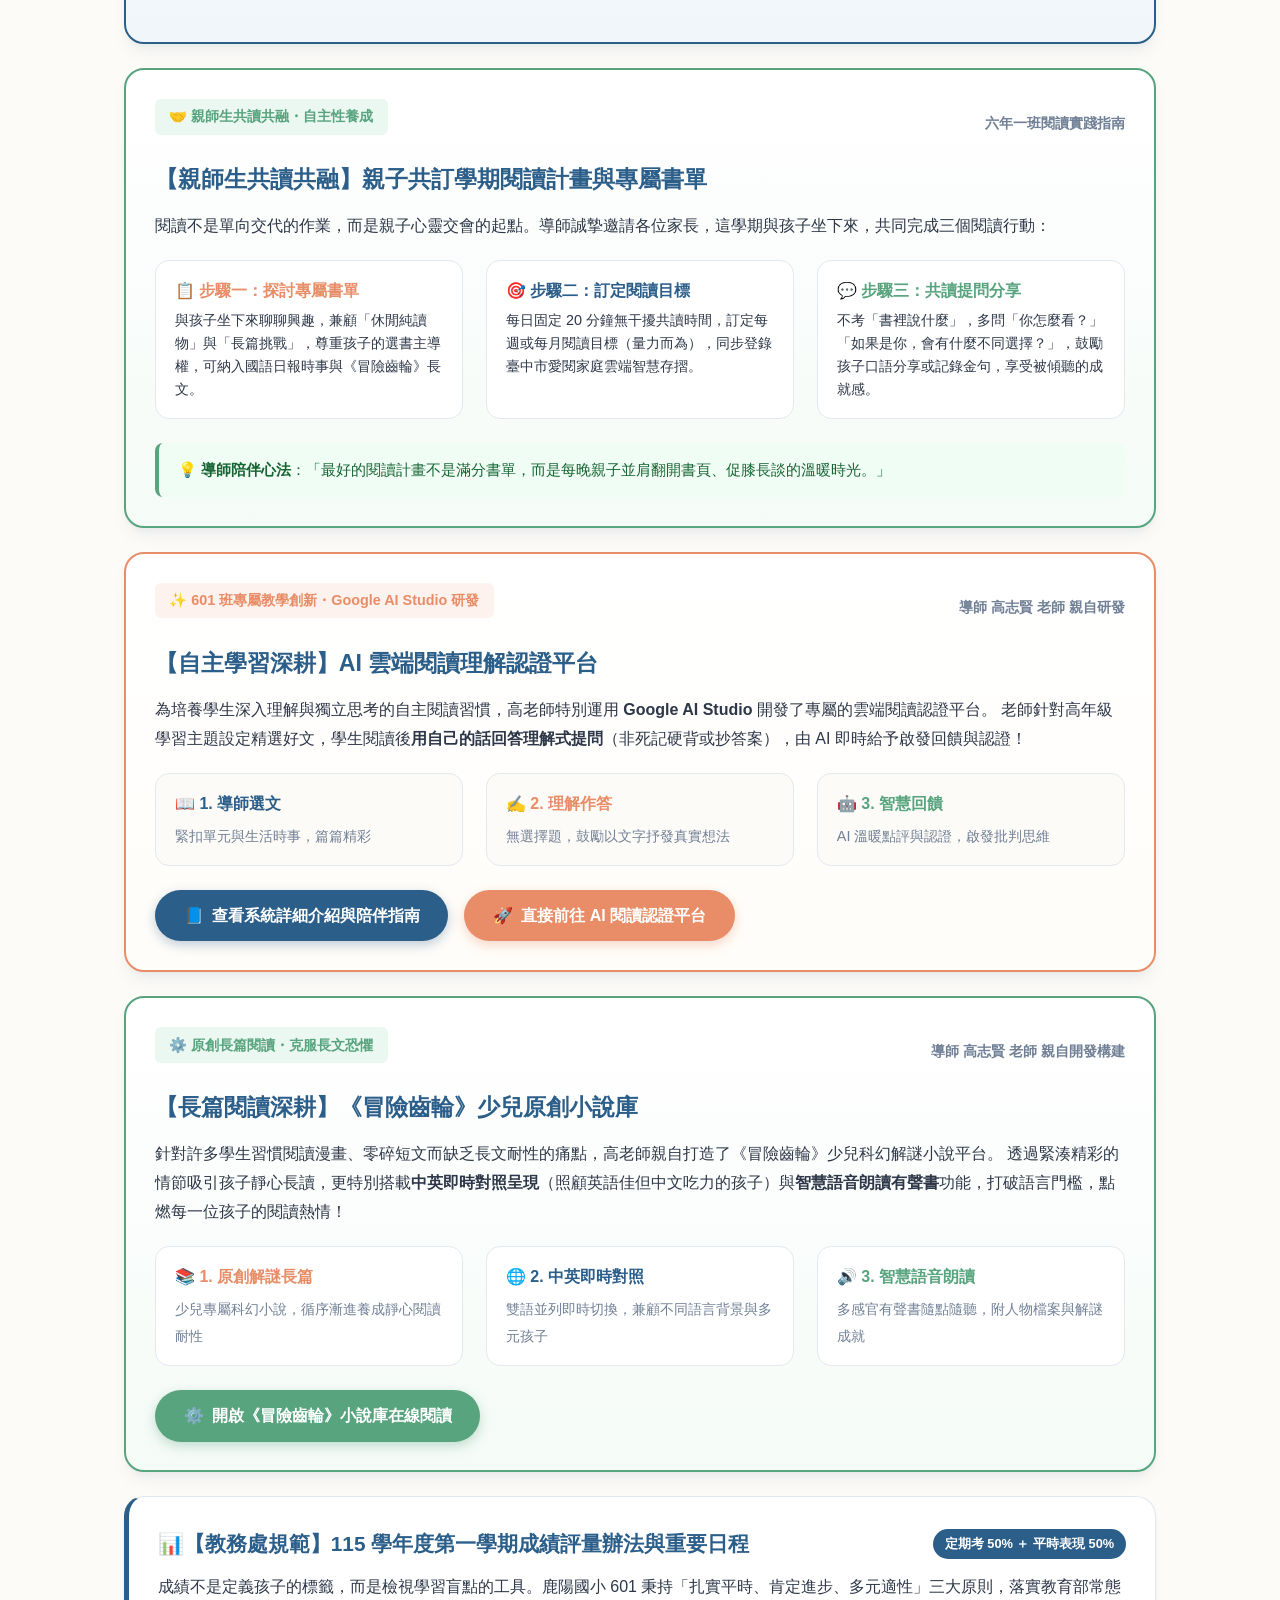
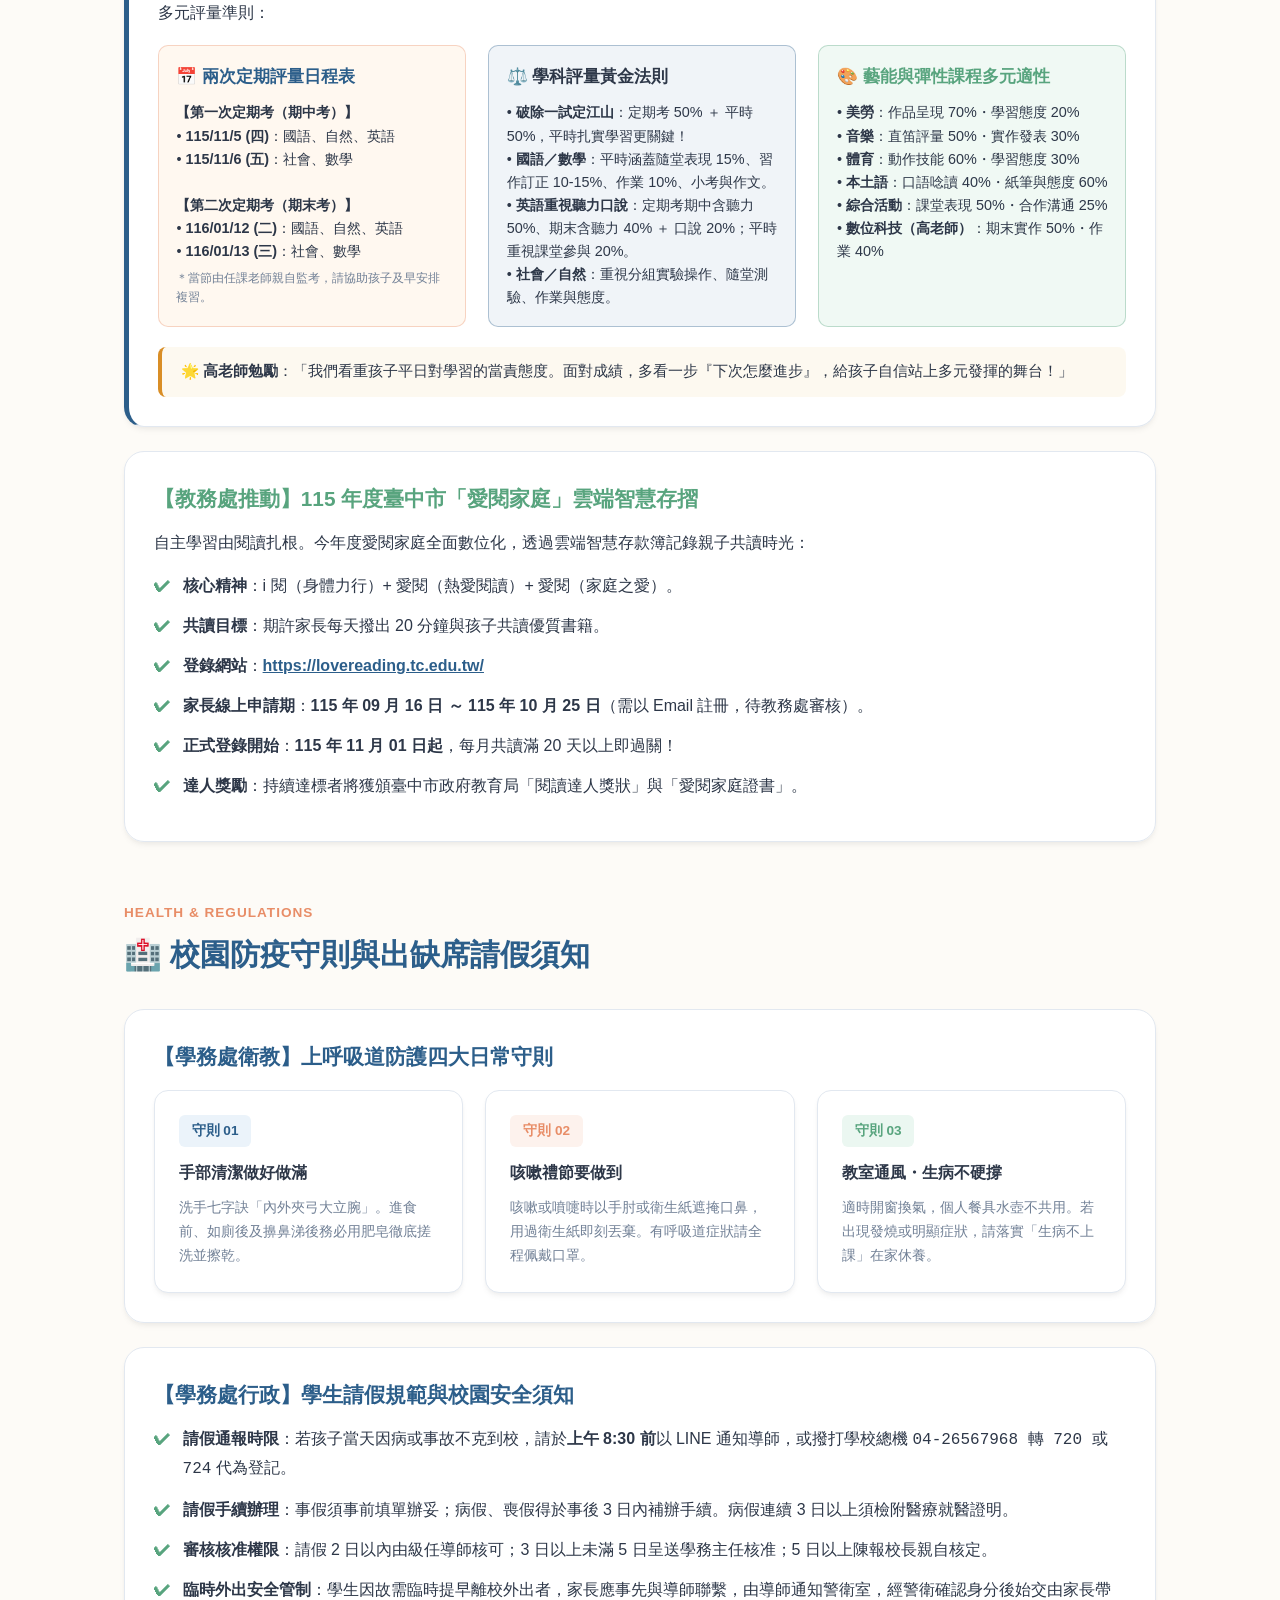
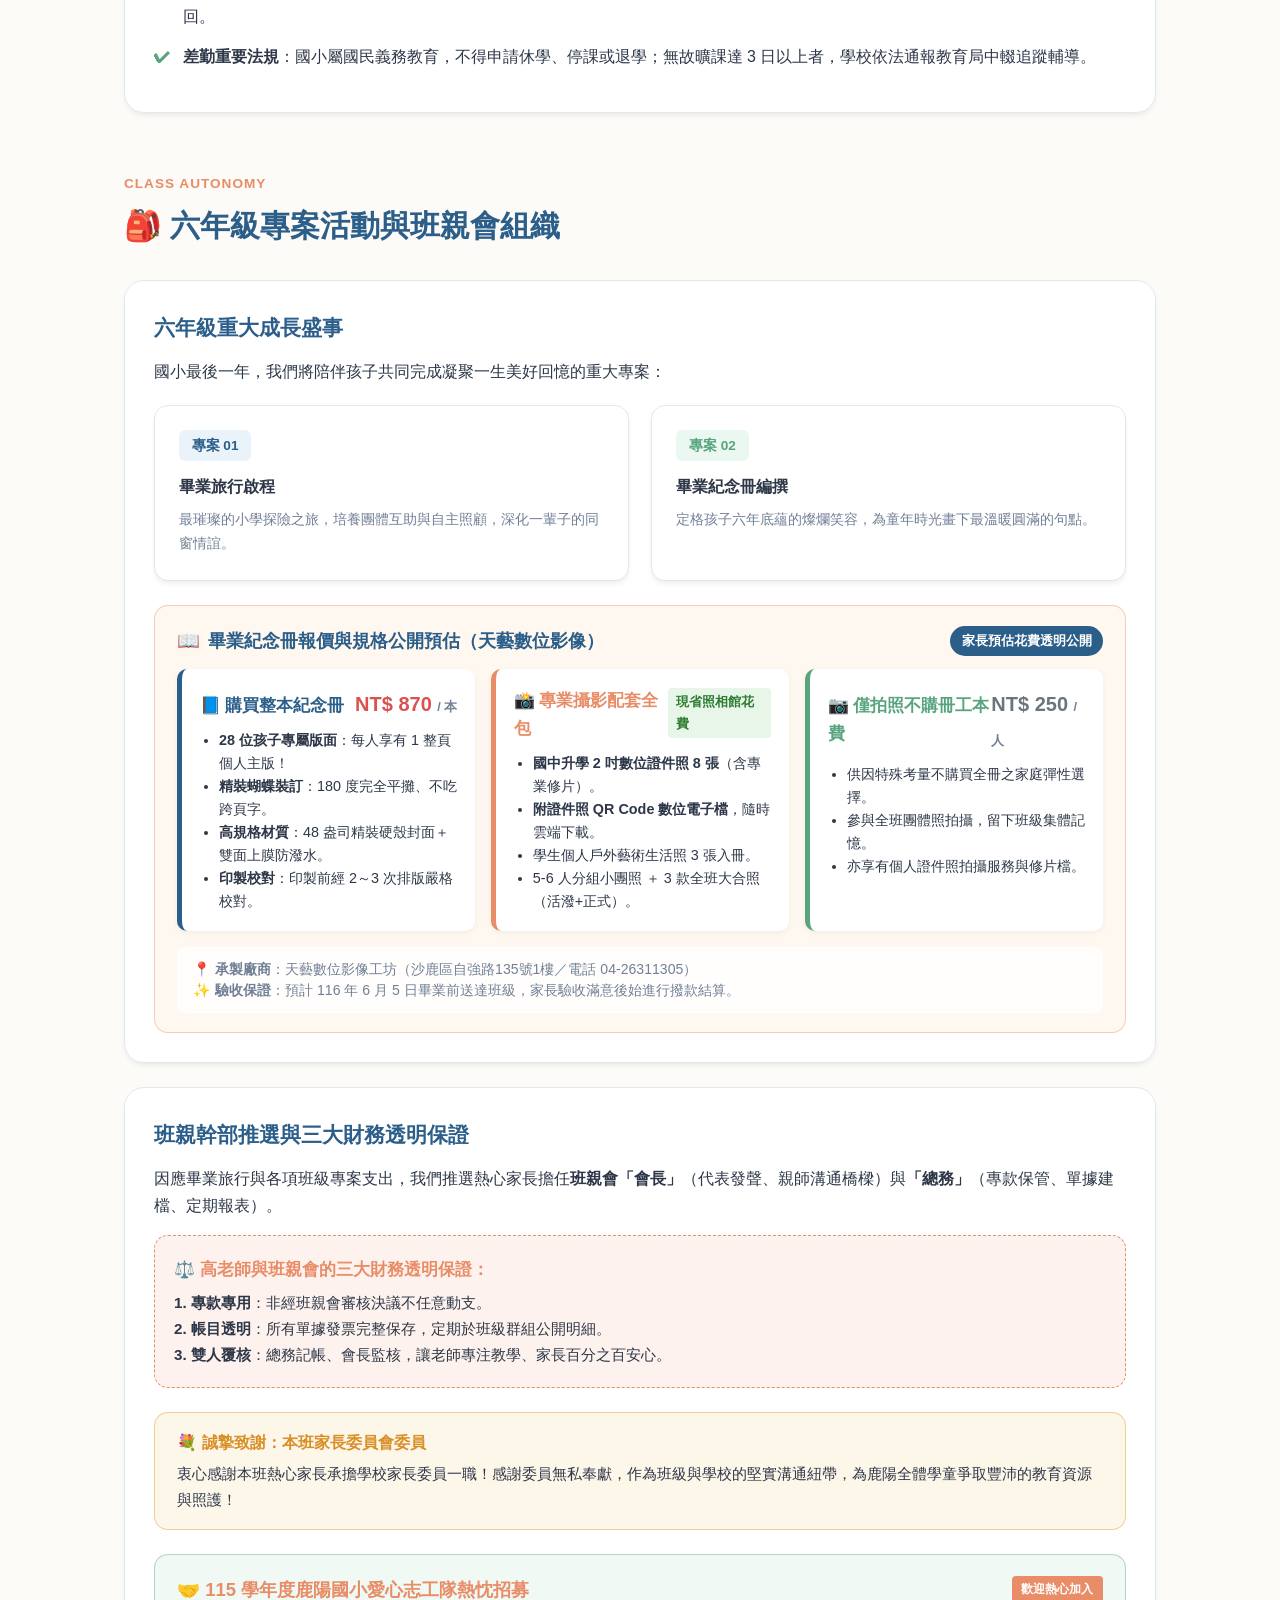
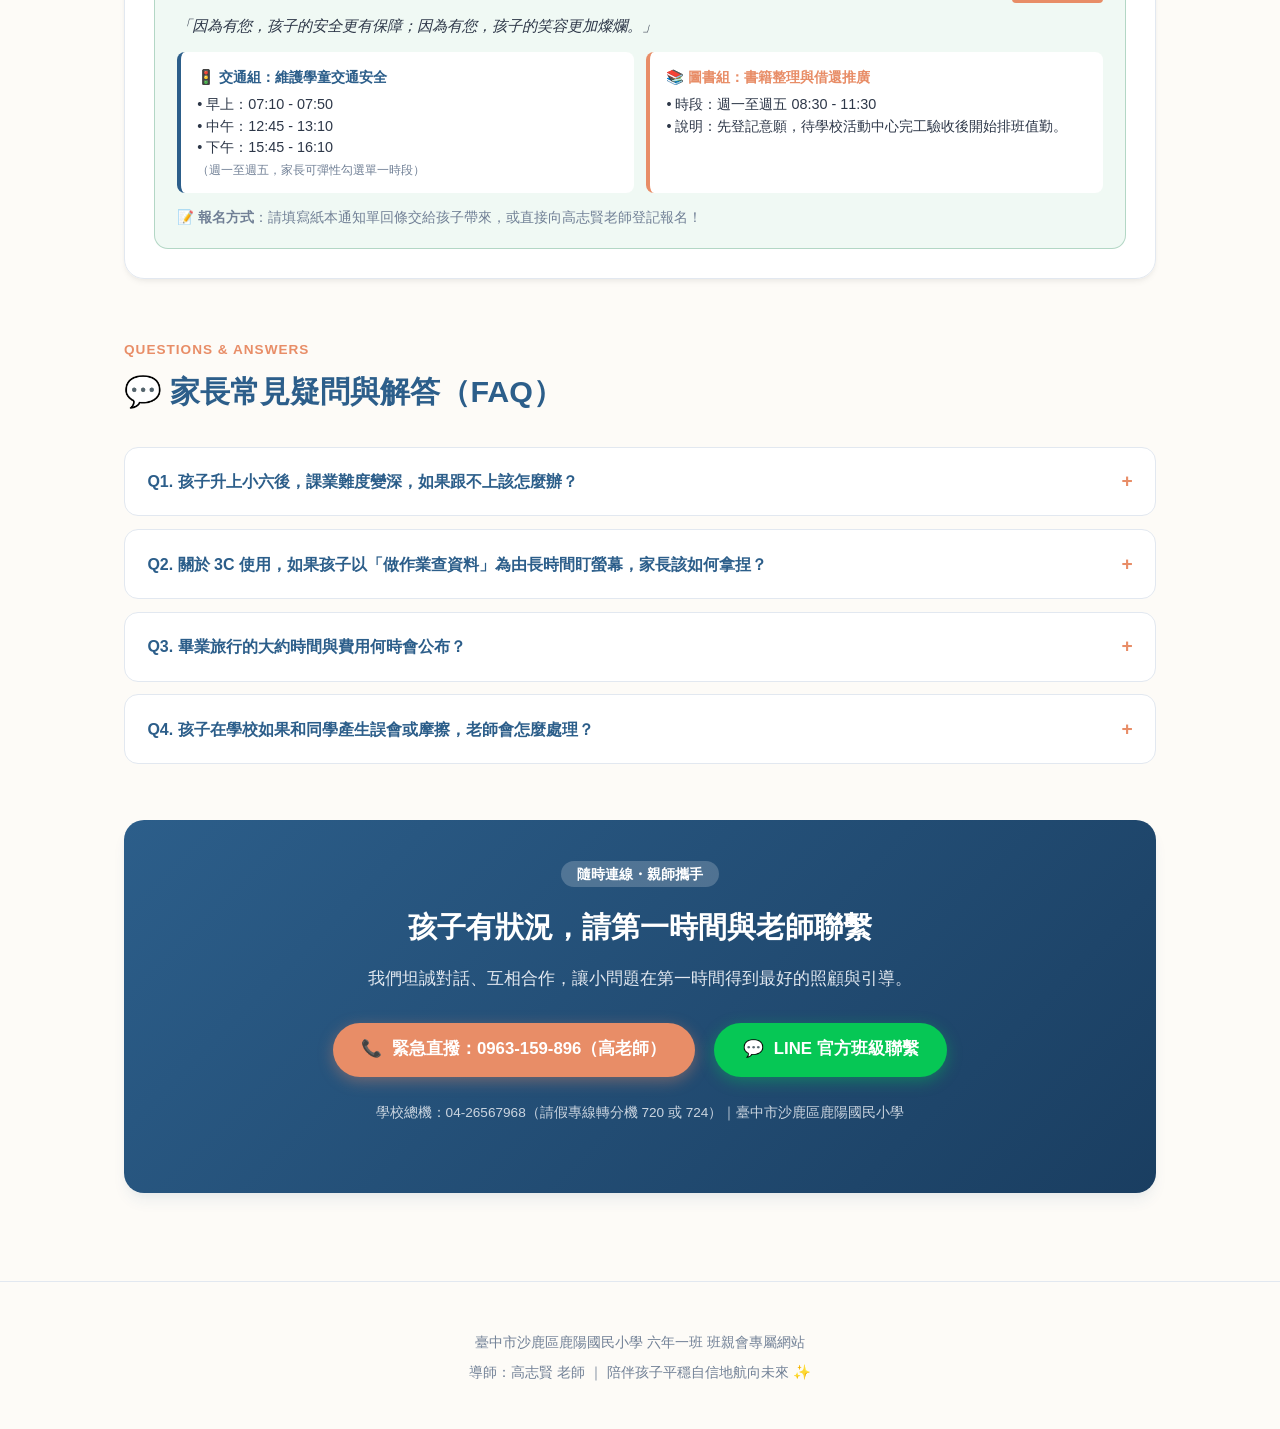
==== commit 5ee0e571: "feat: 擴充至 28 頁簡報，新增 601 第一學期成績評量辦法(期中期末考時程、定期50%平時50%、藝能適性多元評量)" ====
--- a/website/index.html
+++ b/website/index.html
@@ -83,7 +83,7 @@
         </div>
         <div class="viewer-controls">
           <button id="slide-prev" class="btn-nav">◀ 上一頁</button>
-          <span id="slide-counter" class="slide-counter">1 / 27</span>
+          <span id="slide-counter" class="slide-counter">1 / 28</span>
           <button id="slide-next" class="btn-nav">下一頁 ▶</button>
         </div>
         <div class="slide-caption-box">
@@ -315,6 +315,66 @@
         </div>
       </div>
 
+      <!-- 115 學年度第一學期成績評量辦法 -->
+      <div class="card" style="border-left: 5px solid var(--primary);">
+        <div style="display: flex; align-items: center; justify-content: space-between; flex-wrap: wrap; gap: 0.5rem; margin-bottom: 0.8rem;">
+          <h3 class="card-title" style="color: var(--primary); margin: 0;">
+            📊【教務處規範】115 學年度第一學期成績評量辦法與重要日程
+          </h3>
+          <span style="background: var(--primary); color: #fff; font-size: 0.8rem; padding: 0.25rem 0.75rem; border-radius: 20px; font-weight: bold;">
+            定期考 50% ＋ 平時表現 50%
+          </span>
+        </div>
+
+        <p style="margin-bottom: 1.2rem; color: var(--text-dark); line-height: 1.6;">
+          成績不是定義孩子的標籤，而是檢視學習盲點的工具。鹿陽國小 601 秉持「扎實平時、肯定進步、多元適性」三大原則，落實教育部常態多元評量準則：
+        </p>
+
+        <div class="grid-3" style="margin-bottom: 1.2rem;">
+          <!-- Column 1: 評量時程 -->
+          <div style="background: #FFF8F0; padding: 1.1rem; border-radius: 10px; border: 1px solid rgba(232, 141, 103, 0.35);">
+            <strong style="color: var(--primary); font-size: 1.05rem; display: block; margin-bottom: 0.6rem;">📅 兩次定期評量日程表</strong>
+            <div style="font-size: 0.9rem; color: var(--text-dark); line-height: 1.6;">
+              <strong style="color: var(--navy);">【第一次定期考（期中考）】</strong><br>
+              • <strong>115/11/5 (四)</strong>：國語、自然、英語<br>
+              • <strong>115/11/6 (五)</strong>：社會、數學<br><br>
+              <strong style="color: var(--navy);">【第二次定期考（期末考）】</strong><br>
+              • <strong>116/01/12 (二)</strong>：國語、自然、英語<br>
+              • <strong>116/01/13 (三)</strong>：社會、數學<br>
+              <small style="color: var(--text-muted); display: block; margin-top: 0.4rem;">＊當節由任課老師親自監考，請協助孩子及早安排複習。</small>
+            </div>
+          </div>
+
+          <!-- Column 2: 計分黃金法則 -->
+          <div style="background: #F0F4F8; padding: 1.1rem; border-radius: 10px; border: 1px solid rgba(44, 94, 138, 0.35);">
+            <strong style="color: var(--navy); font-size: 1.05rem; display: block; margin-bottom: 0.6rem;">⚖️ 學科評量黃金法則</strong>
+            <div style="font-size: 0.9rem; color: var(--text-dark); line-height: 1.6;">
+              • <strong>破除一試定江山</strong>：定期考 50% ＋ 平時 50%，平時扎實學習更關鍵！<br>
+              • <strong>國語／數學</strong>：平時涵蓋隨堂表現 15%、習作訂正 10-15%、作業 10%、小考與作文。<br>
+              • <strong>英語重視聽力口說</strong>：定期考期中含聽力 50%、期末含聽力 40% ＋ 口說 20%；平時重視課堂參與 20%。<br>
+              • <strong>社會／自然</strong>：重視分組實驗操作、隨堂測驗、作業與態度。
+            </div>
+          </div>
+
+          <!-- Column 3: 多元適性 -->
+          <div style="background: #F0F9F4; padding: 1.1rem; border-radius: 10px; border: 1px solid rgba(88, 164, 126, 0.35);">
+            <strong style="color: var(--accent); font-size: 1.05rem; display: block; margin-bottom: 0.6rem;">🎨 藝能與彈性課程多元適性</strong>
+            <div style="font-size: 0.9rem; color: var(--text-dark); line-height: 1.6;">
+              • <strong>美勞</strong>：作品呈現 70%・學習態度 20%<br>
+              • <strong>音樂</strong>：直笛評量 50%・實作發表 30%<br>
+              • <strong>體育</strong>：動作技能 60%・學習態度 30%<br>
+              • <strong>本土語</strong>：口語唸讀 40%・紙筆與態度 60%<br>
+              • <strong>綜合活動</strong>：課堂表現 50%・合作溝通 25%<br>
+              • <strong>數位科技（高老師）</strong>：期末實作 50%・作業 40%
+            </div>
+          </div>
+        </div>
+
+        <div style="background: rgba(253, 247, 234, 0.7); padding: 0.8rem 1.2rem; border-radius: 8px; border-left: 4px solid var(--gold); font-size: 0.92rem; color: var(--text-dark);">
+          🌟 <strong>高老師勉勵</strong>：「我們看重孩子平日對學習的當責態度。面對成績，多看一步『下次怎麼進步』，給孩子自信站上多元發揮的舞台！」
+        </div>
+      </div>
+
       <div class="card">
         <h3 class="card-title" style="color: var(--accent);">【教務處推動】115 年度臺中市「愛閱家庭」雲端智慧存摺</h3>
         <p style="margin-bottom: 1rem;">自主學習由閱讀扎根。今年度愛閱家庭全面數位化，透過雲端智慧存款簿記錄親子共讀時光：</p>
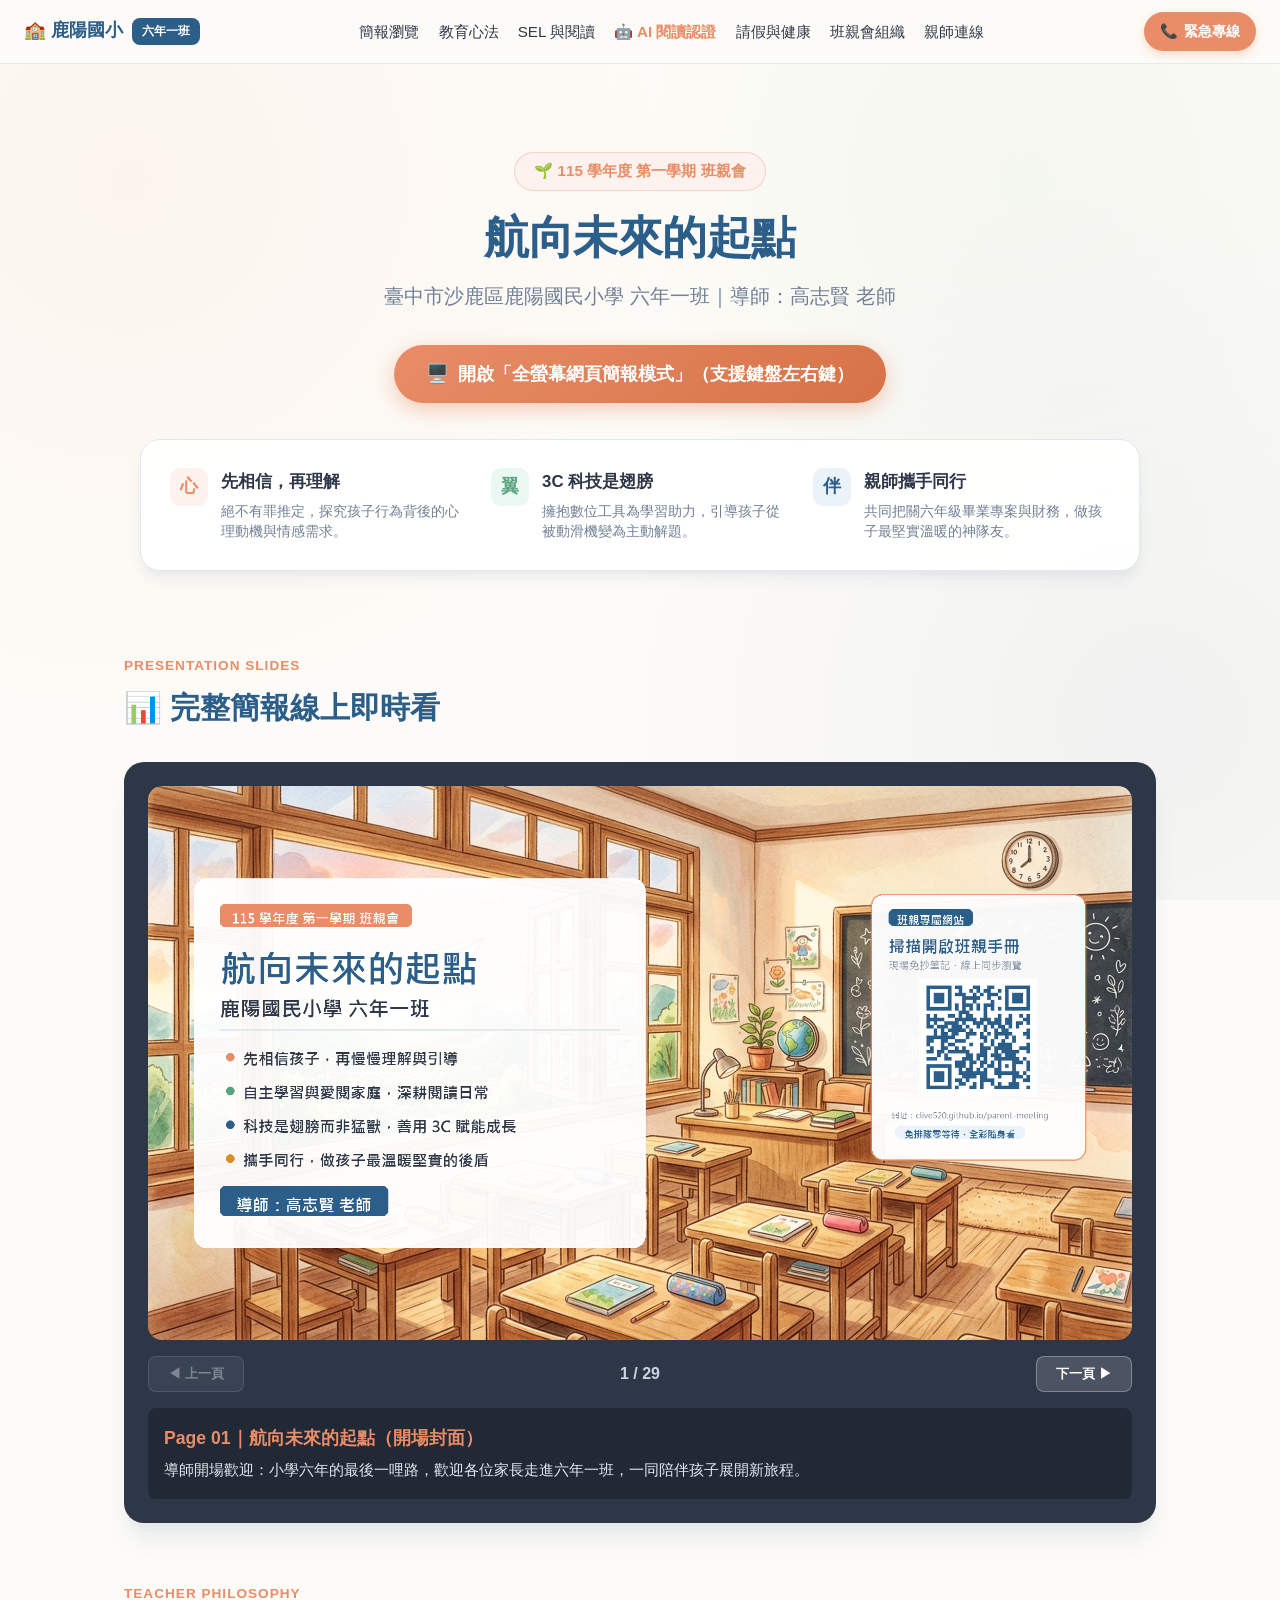
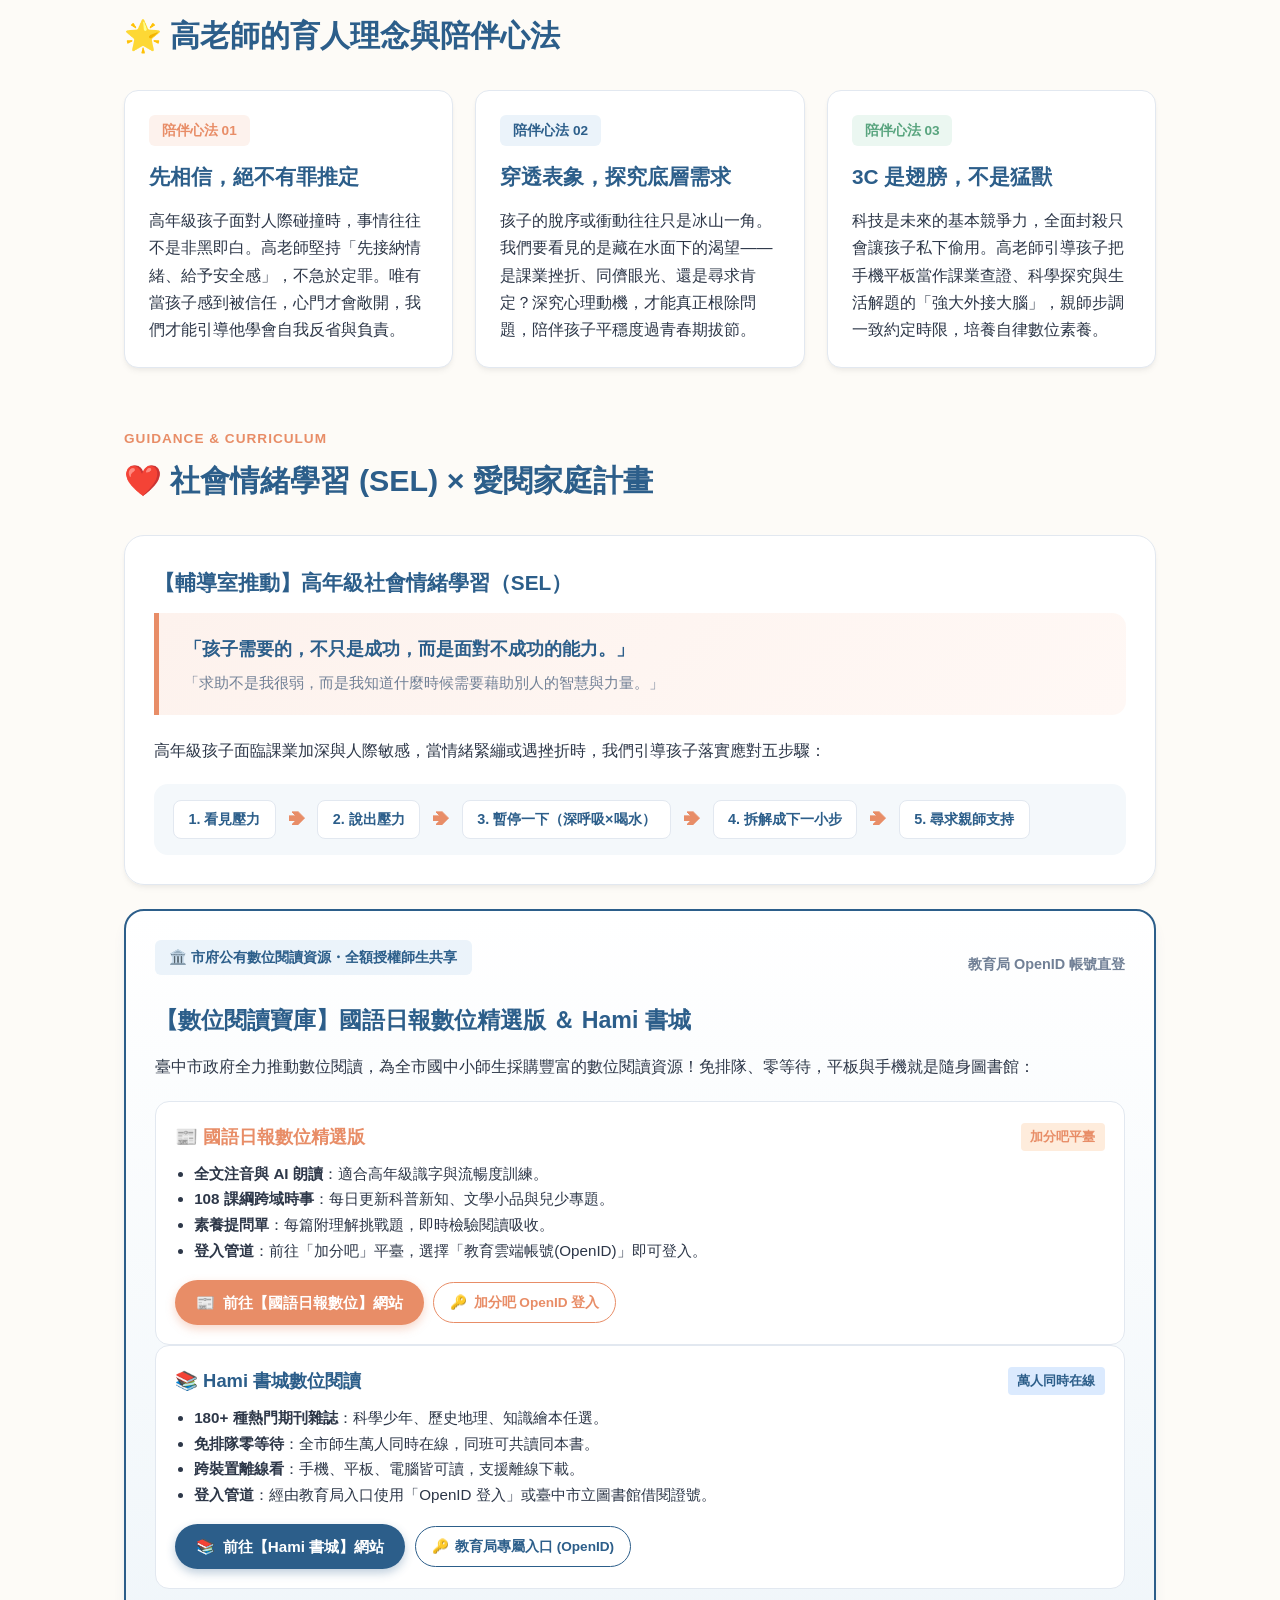
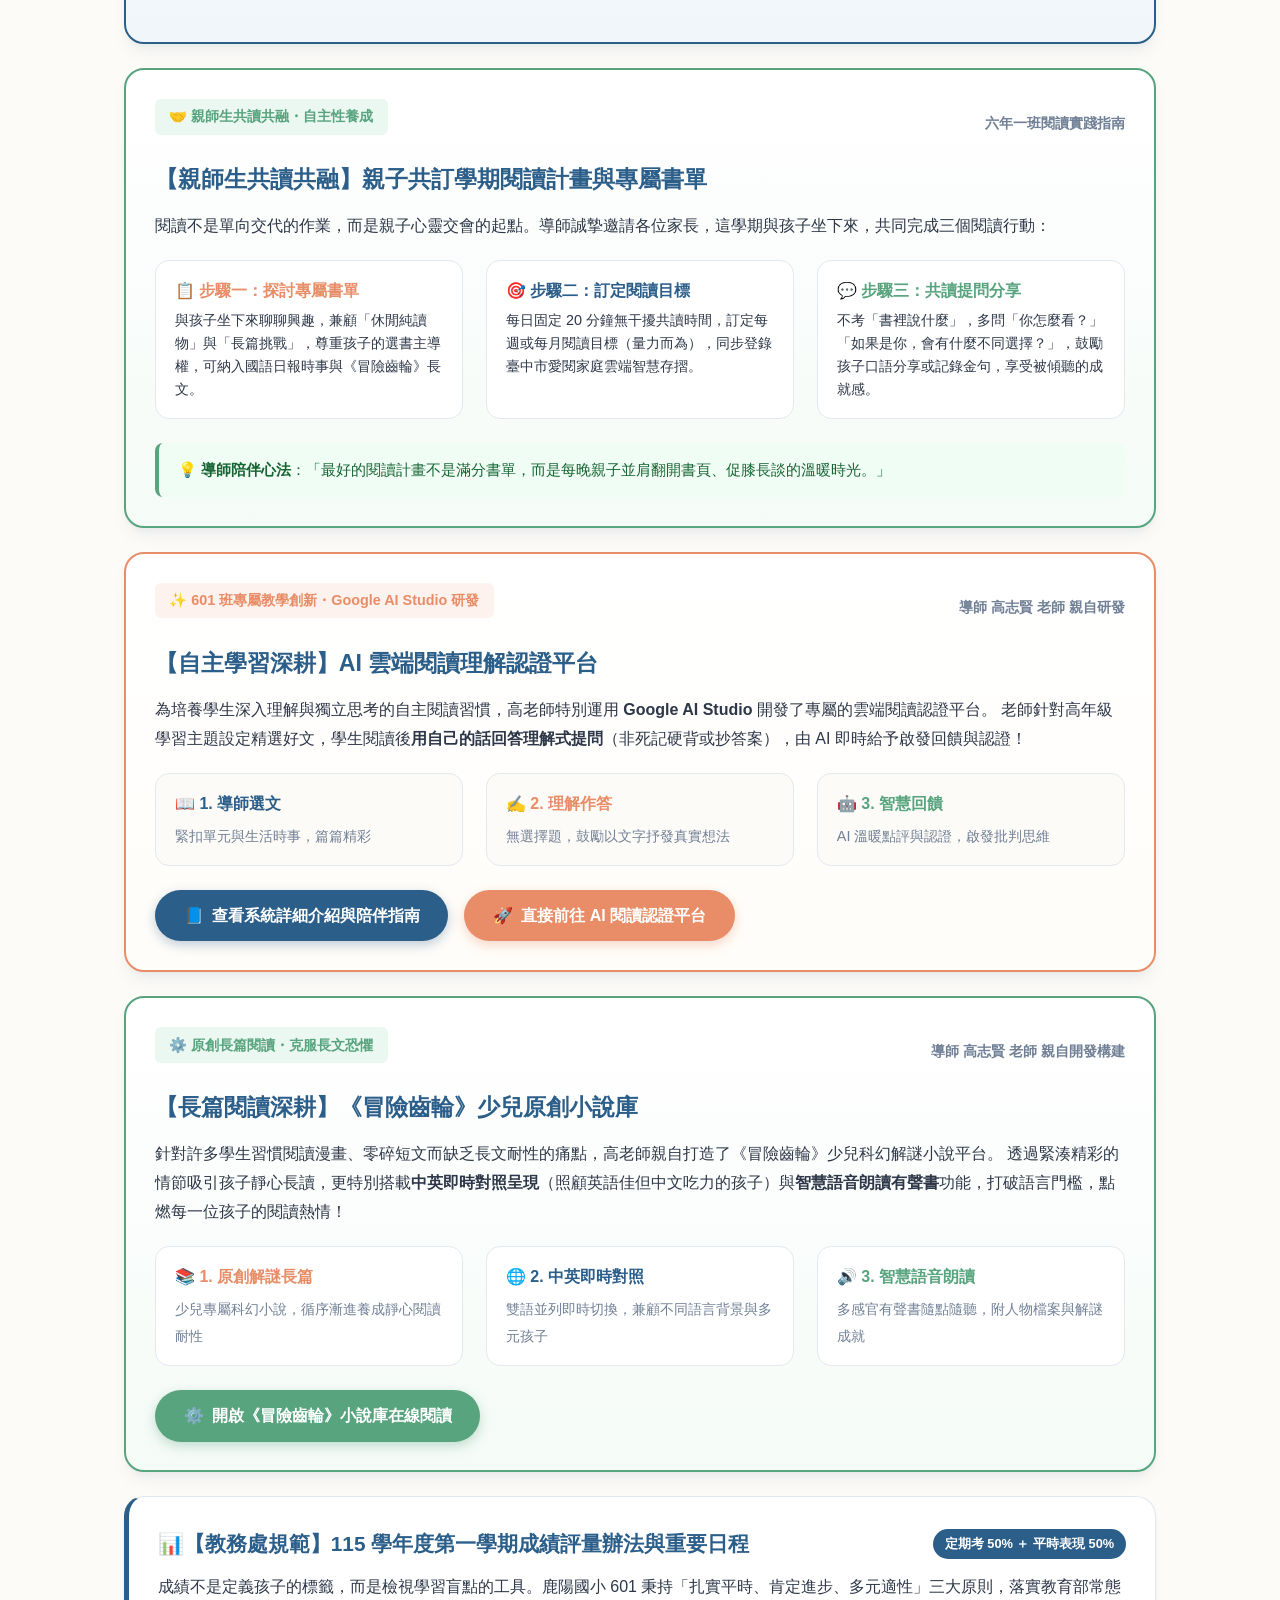
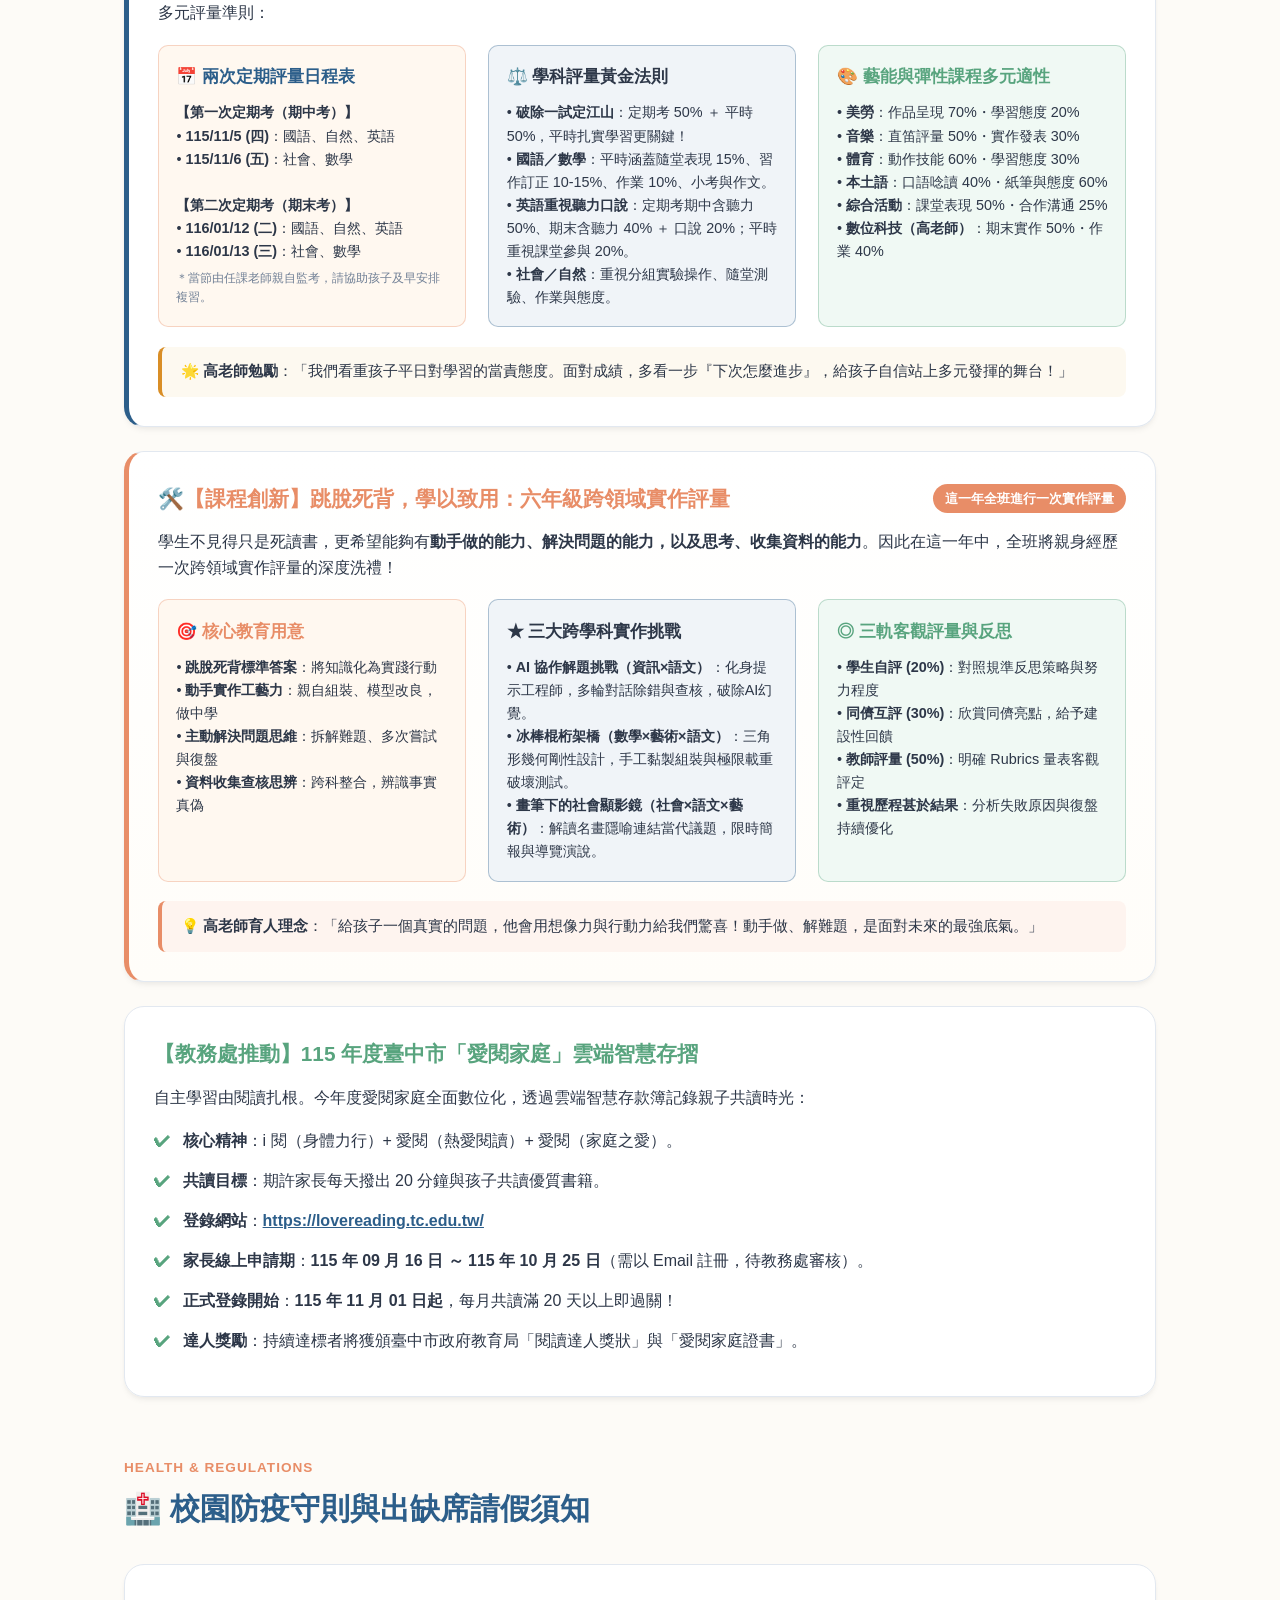
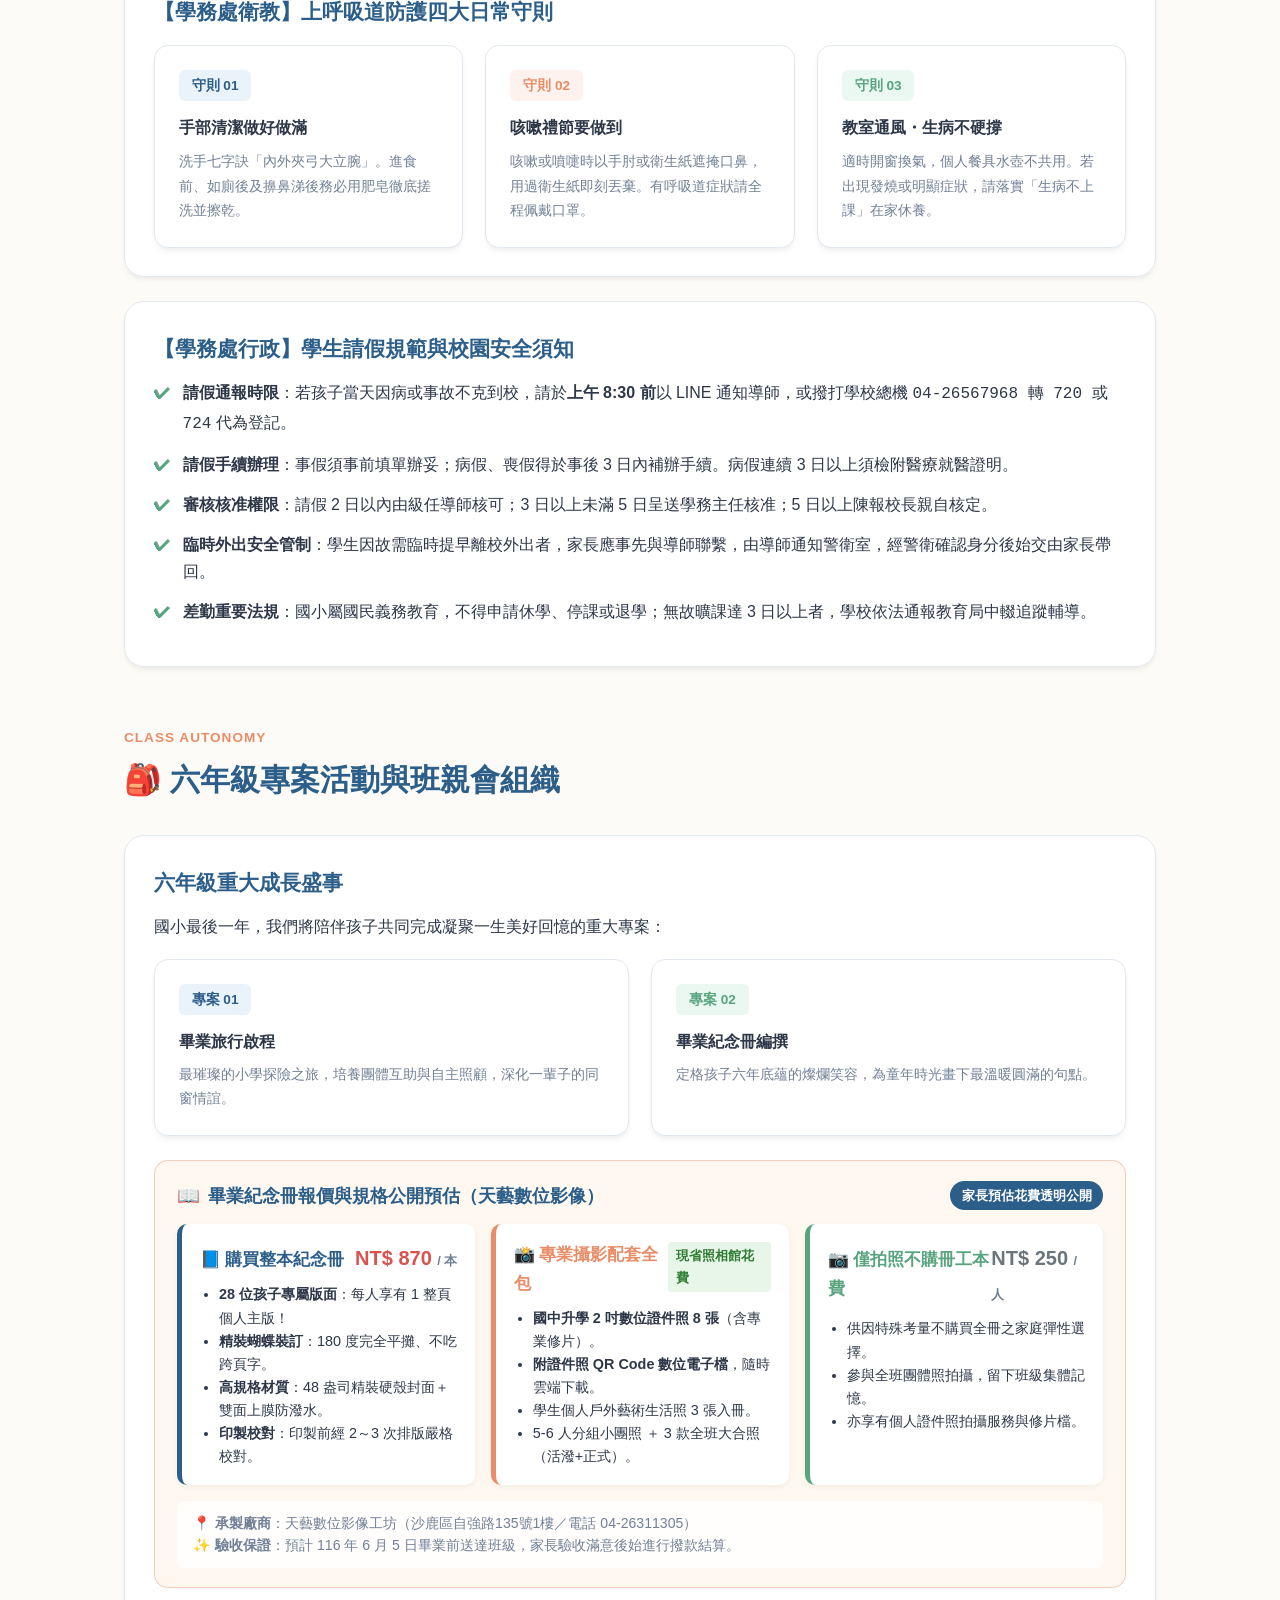
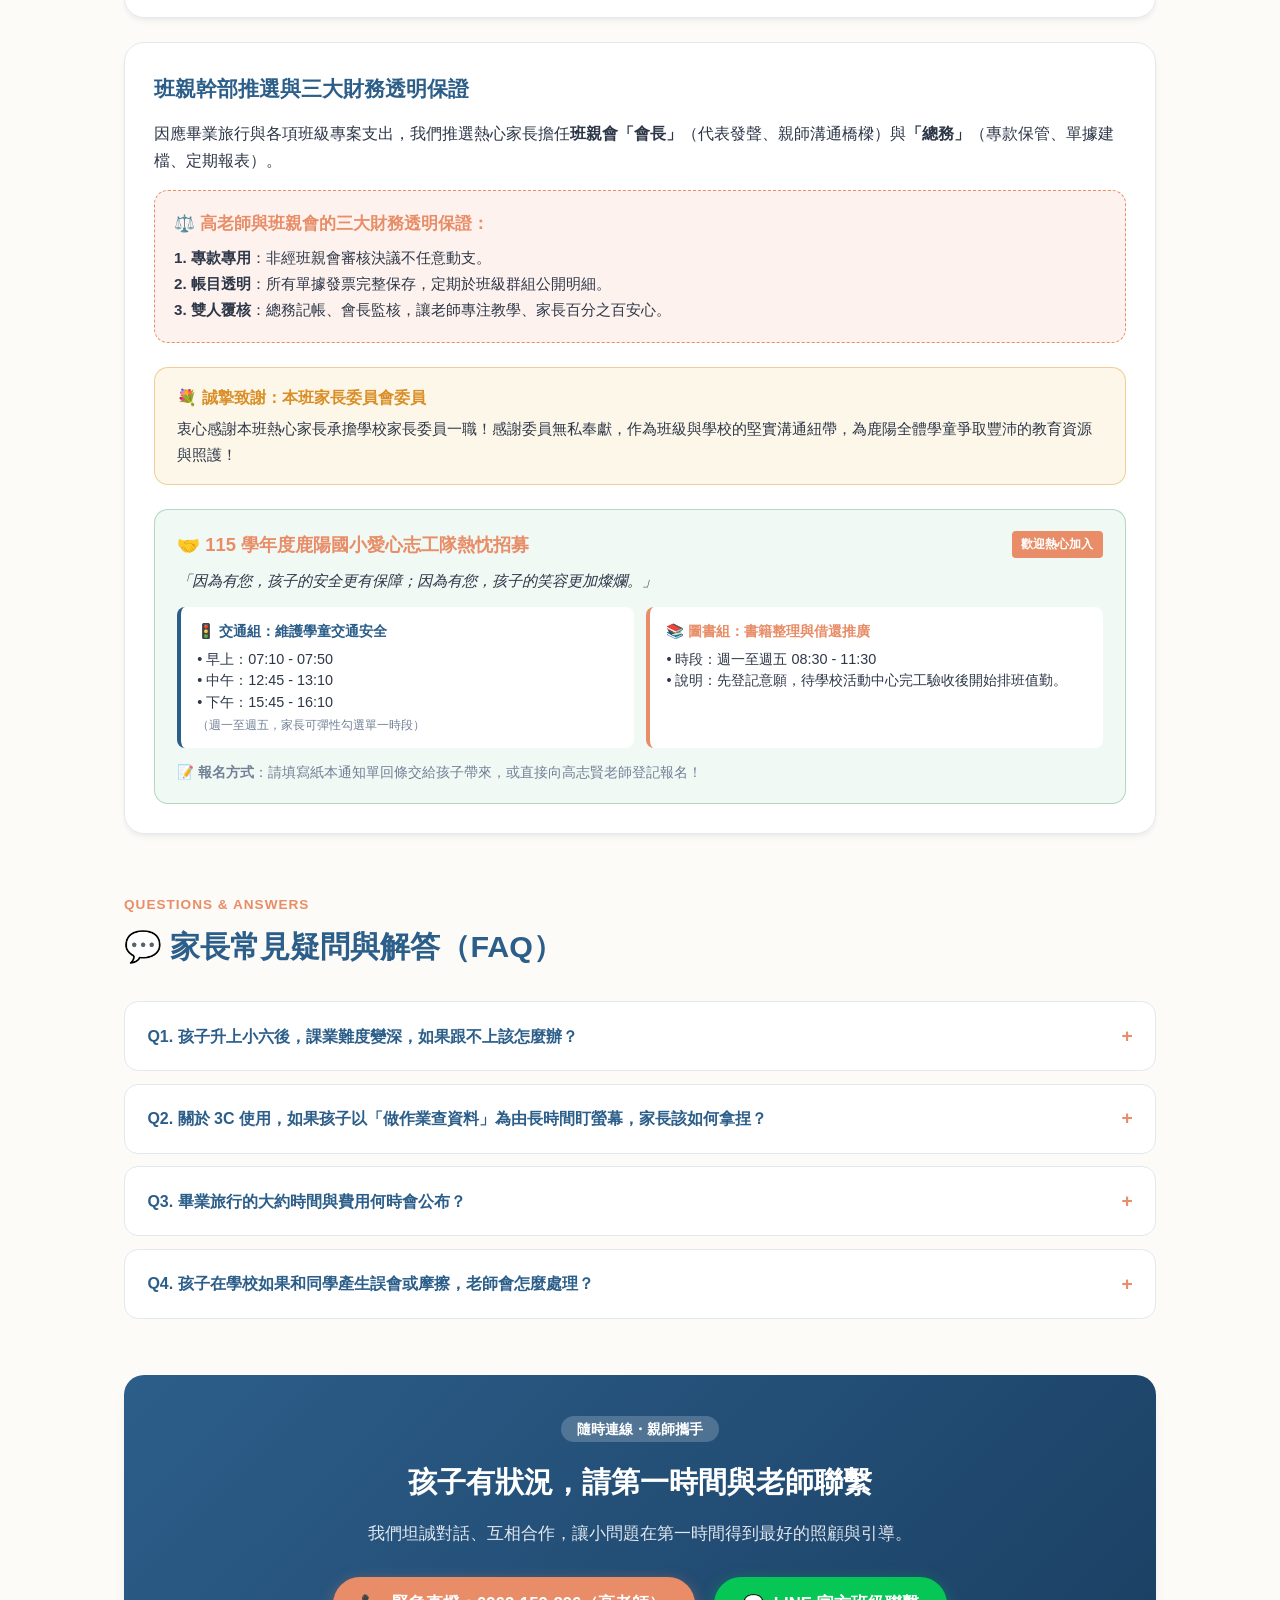
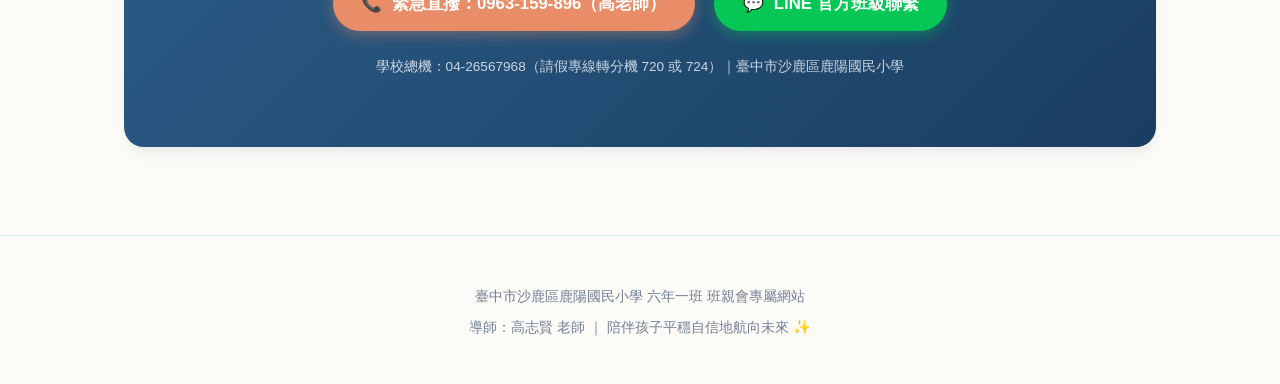
==== commit 346ef609: "feat: 新增六年級跨領域實作評量簡報至第13頁，全套簡報擴充至29頁，同步更新PPTX、網頁與講者手冊" ====
--- a/website/index.html
+++ b/website/index.html
@@ -83,7 +83,7 @@
         </div>
         <div class="viewer-controls">
           <button id="slide-prev" class="btn-nav">◀ 上一頁</button>
-          <span id="slide-counter" class="slide-counter">1 / 28</span>
+          <span id="slide-counter" class="slide-counter">1 / 29</span>
           <button id="slide-next" class="btn-nav">下一頁 ▶</button>
         </div>
         <div class="slide-caption-box">
@@ -375,6 +375,61 @@
         </div>
       </div>
 
+
+      <!-- 六年級跨領域實作評量 -->
+      <div class="card" style="border-left: 5px solid var(--secondary); background: linear-gradient(180deg, #FFFFFF 0%, #FFFDF9 100%);">
+        <div style="display: flex; align-items: center; justify-content: space-between; flex-wrap: wrap; gap: 0.5rem; margin-bottom: 0.8rem;">
+          <h3 class="card-title" style="color: var(--secondary); margin: 0;">
+            🛠️【課程創新】跳脫死背，學以致用：六年級跨領域實作評量
+          </h3>
+          <span style="background: var(--secondary); color: #fff; font-size: 0.8rem; padding: 0.25rem 0.75rem; border-radius: 20px; font-weight: bold;">
+            這一年全班進行一次實作評量
+          </span>
+        </div>
+
+        <p style="margin-bottom: 1.2rem; color: var(--text-dark); line-height: 1.6;">
+          學生不見得只是死讀書，更希望能夠有<strong>動手做的能力、解決問題的能力，以及思考、收集資料的能力</strong>。因此在這一年中，全班將親身經歷一次跨領域實作評量的深度洗禮！
+        </p>
+
+        <div class="grid-3" style="margin-bottom: 1.2rem;">
+          <!-- Task 1: 核心教育用意 -->
+          <div style="background: #FFF8F0; padding: 1.1rem; border-radius: 10px; border: 1px solid rgba(232, 141, 103, 0.35);">
+            <strong style="color: var(--secondary); font-size: 1.05rem; display: block; margin-bottom: 0.6rem;">🎯 核心教育用意</strong>
+            <div style="font-size: 0.9rem; color: var(--text-dark); line-height: 1.6;">
+              • <strong>跳脫死背標準答案</strong>：將知識化為實踐行動<br>
+              • <strong>動手實作工藝力</strong>：親自組裝、模型改良，做中學<br>
+              • <strong>主動解決問題思維</strong>：拆解難題、多次嘗試與復盤<br>
+              • <strong>資料收集查核思辨</strong>：跨科整合，辨識事實真偽
+            </div>
+          </div>
+
+          <!-- Task 2: 三大跨學科任務 -->
+          <div style="background: #F0F4F8; padding: 1.1rem; border-radius: 10px; border: 1px solid rgba(44, 94, 138, 0.35);">
+            <strong style="color: var(--navy); font-size: 1.05rem; display: block; margin-bottom: 0.6rem;">★ 三大跨學科實作挑戰</strong>
+            <div style="font-size: 0.9rem; color: var(--text-dark); line-height: 1.6;">
+              • <strong>AI 協作解題挑戰（資訊×語文）</strong>：化身提示工程師，多輪對話除錯與查核，破除AI幻覺。<br>
+              • <strong>冰棒棍桁架橋（數學×藝術×語文）</strong>：三角形幾何剛性設計，手工黏製組裝與極限載重破壞測試。<br>
+              • <strong>畫筆下的社會顯影鏡（社會×語文×藝術）</strong>：解讀名畫隱喻連結當代議題，限時簡報與導覽演說。
+            </div>
+          </div>
+
+          <!-- Task 3: 三軌結構化評量 -->
+          <div style="background: #F0F9F4; padding: 1.1rem; border-radius: 10px; border: 1px solid rgba(88, 164, 126, 0.35);">
+            <strong style="color: var(--accent); font-size: 1.05rem; display: block; margin-bottom: 0.6rem;">◎ 三軌客觀評量與反思</strong>
+            <div style="font-size: 0.9rem; color: var(--text-dark); line-height: 1.6;">
+              • <strong>學生自評 (20%)</strong>：對照規準反思策略與努力程度<br>
+              • <strong>同儕互評 (30%)</strong>：欣賞同儕亮點，給予建設性回饋<br>
+              • <strong>教師評量 (50%)</strong>：明確 Rubrics 量表客觀評定<br>
+              • <strong>重視歷程甚於結果</strong>：分析失敗原因與復盤持續優化
+            </div>
+          </div>
+        </div>
+
+        <div style="background: rgba(254, 243, 238, 0.85); padding: 0.8rem 1.2rem; border-radius: 8px; border-left: 4px solid var(--secondary); font-size: 0.92rem; color: var(--text-dark);">
+          💡 <strong>高老師育人理念</strong>：「給孩子一個真實的問題，他會用想像力與行動力給我們驚喜！動手做、解難題，是面對未來的最強底氣。」
+        </div>
+      </div>
+
       <div class="card">
         <h3 class="card-title" style="color: var(--accent);">【教務處推動】115 年度臺中市「愛閱家庭」雲端智慧存摺</h3>
         <p style="margin-bottom: 1rem;">自主學習由閱讀扎根。今年度愛閱家庭全面數位化，透過雲端智慧存款簿記錄親子共讀時光：</p>
